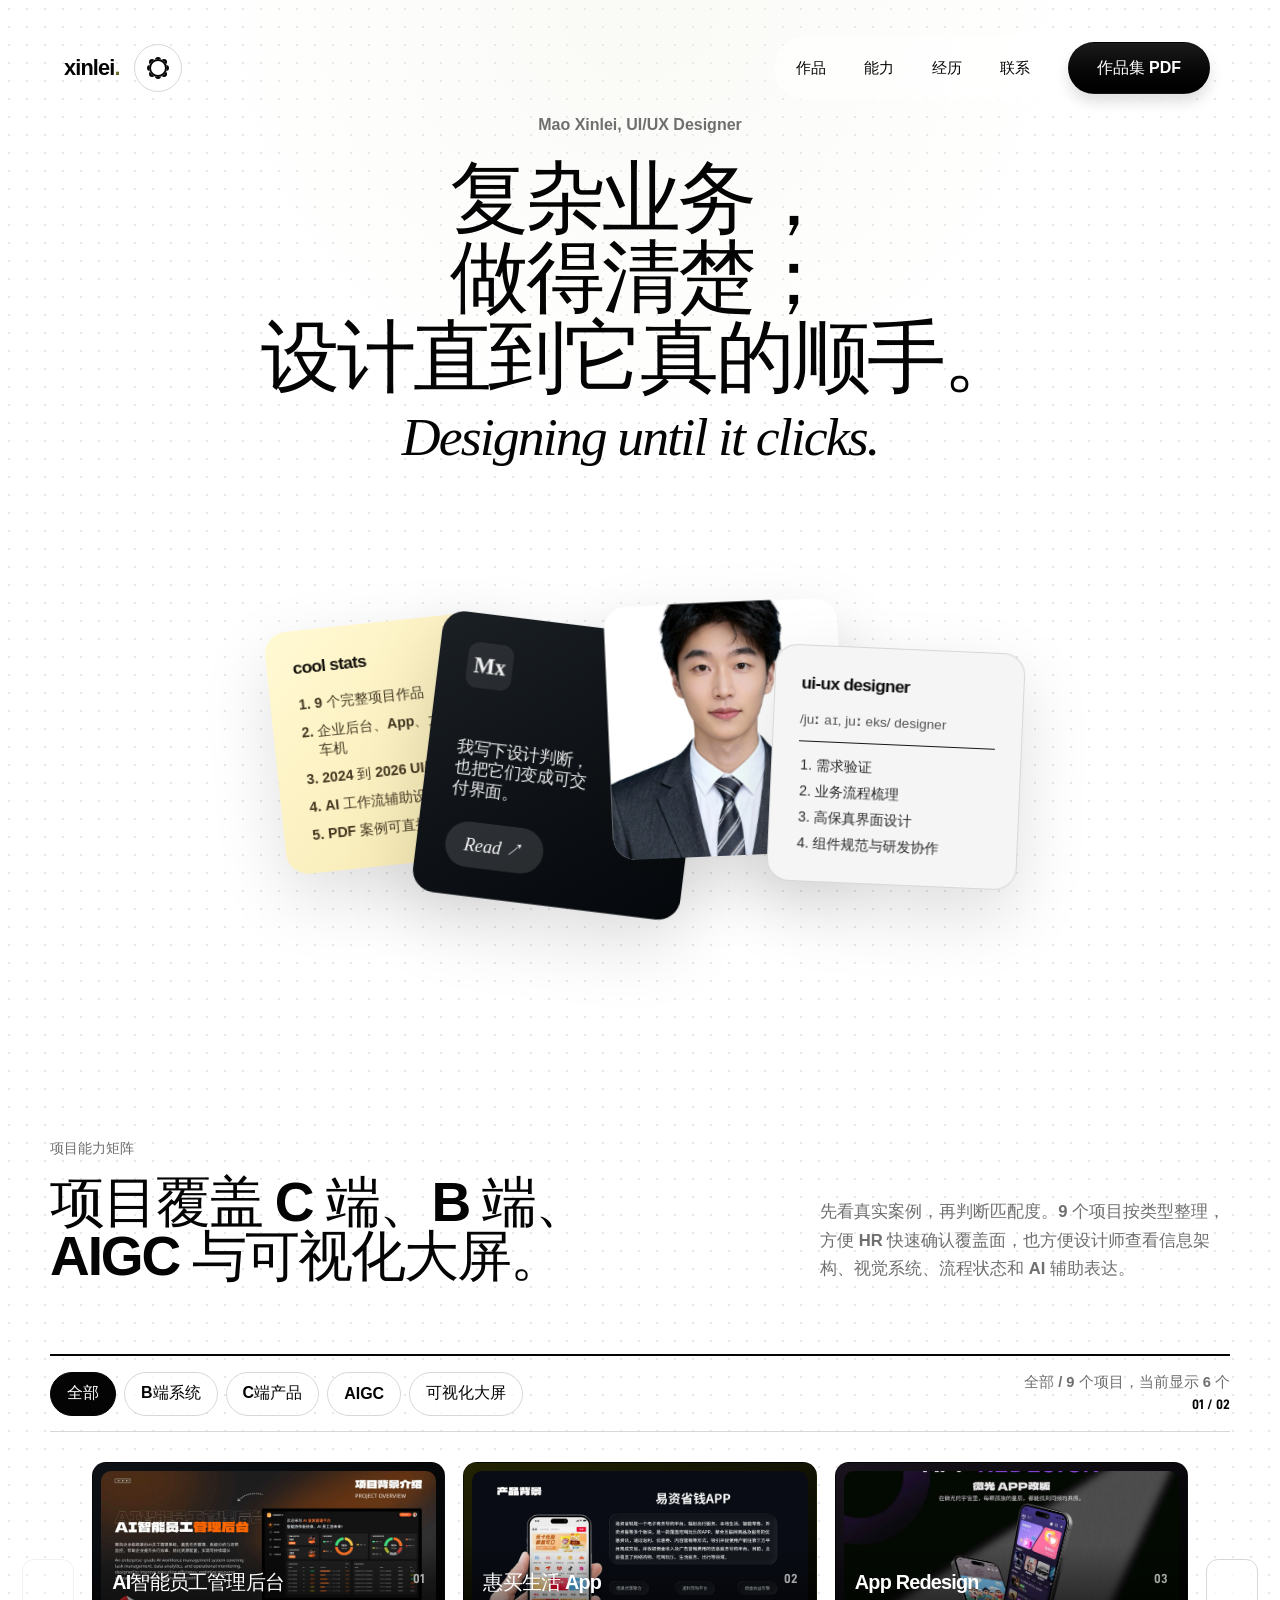
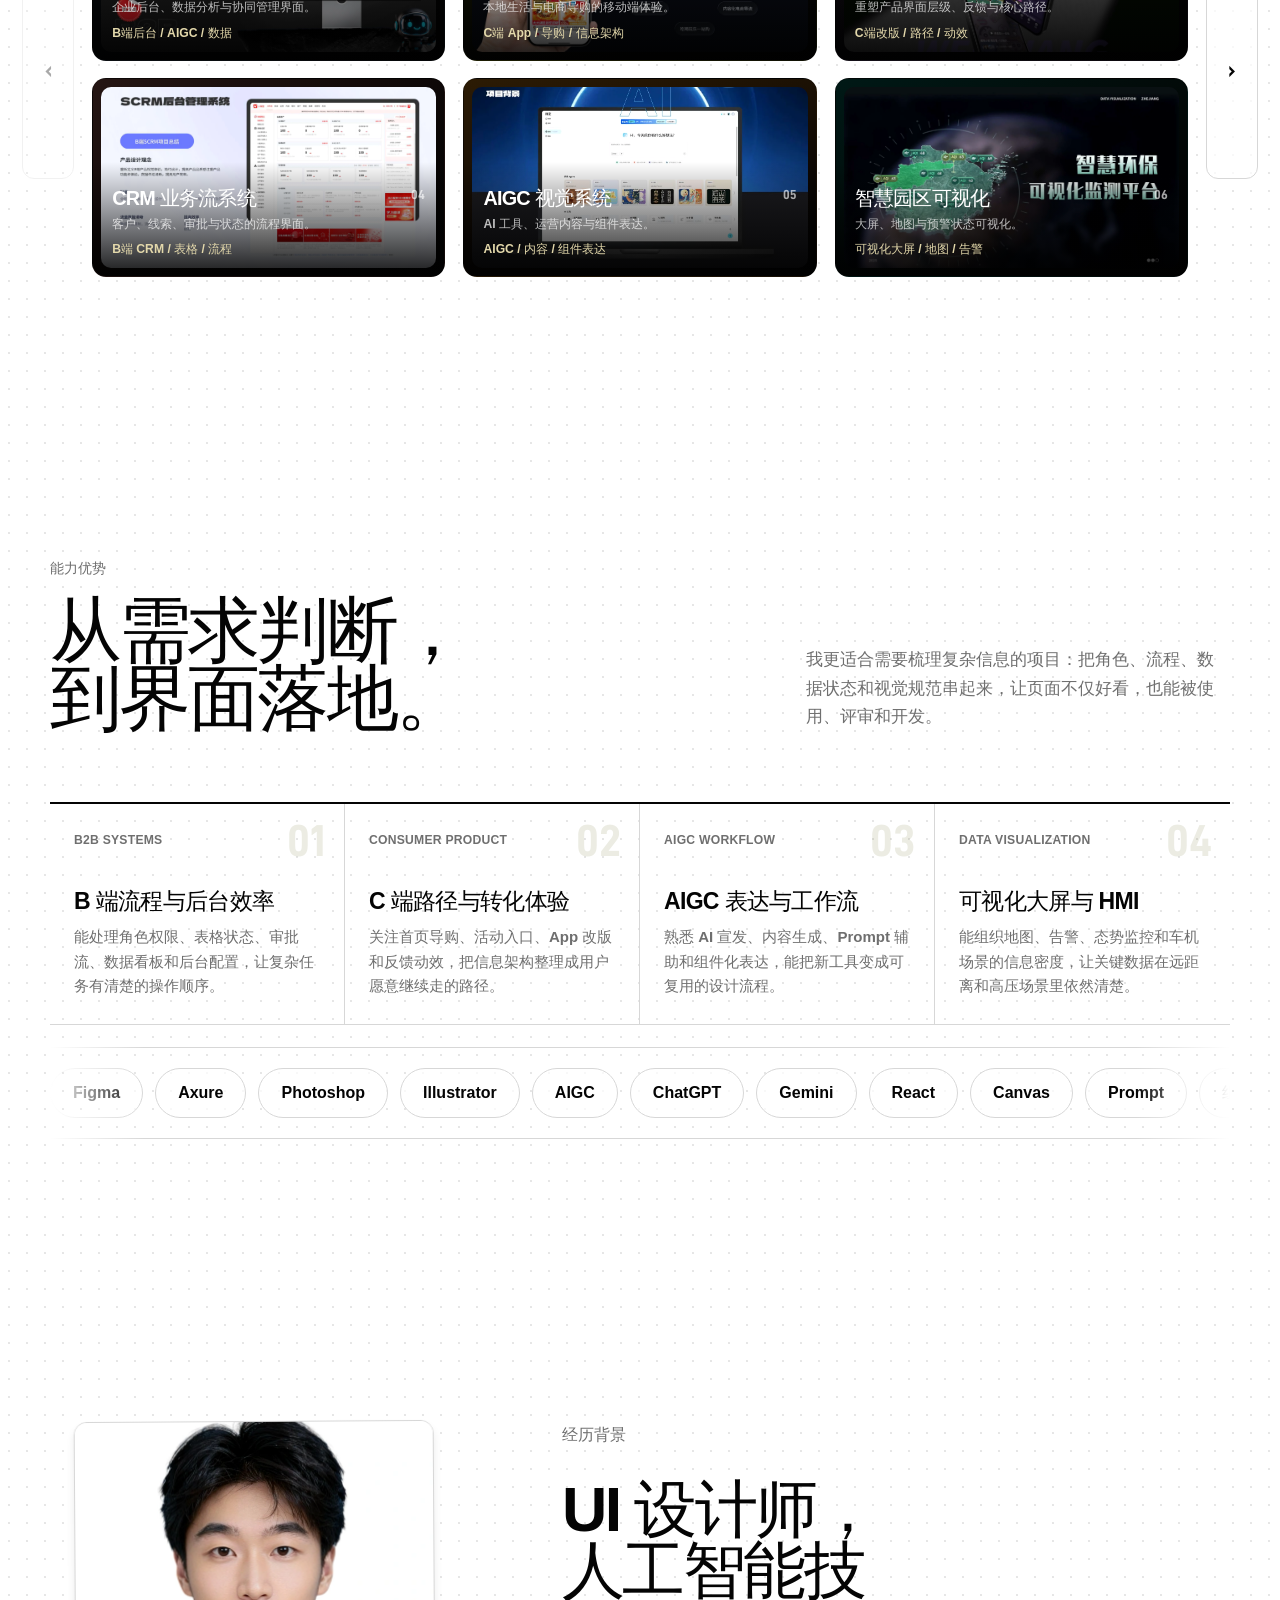
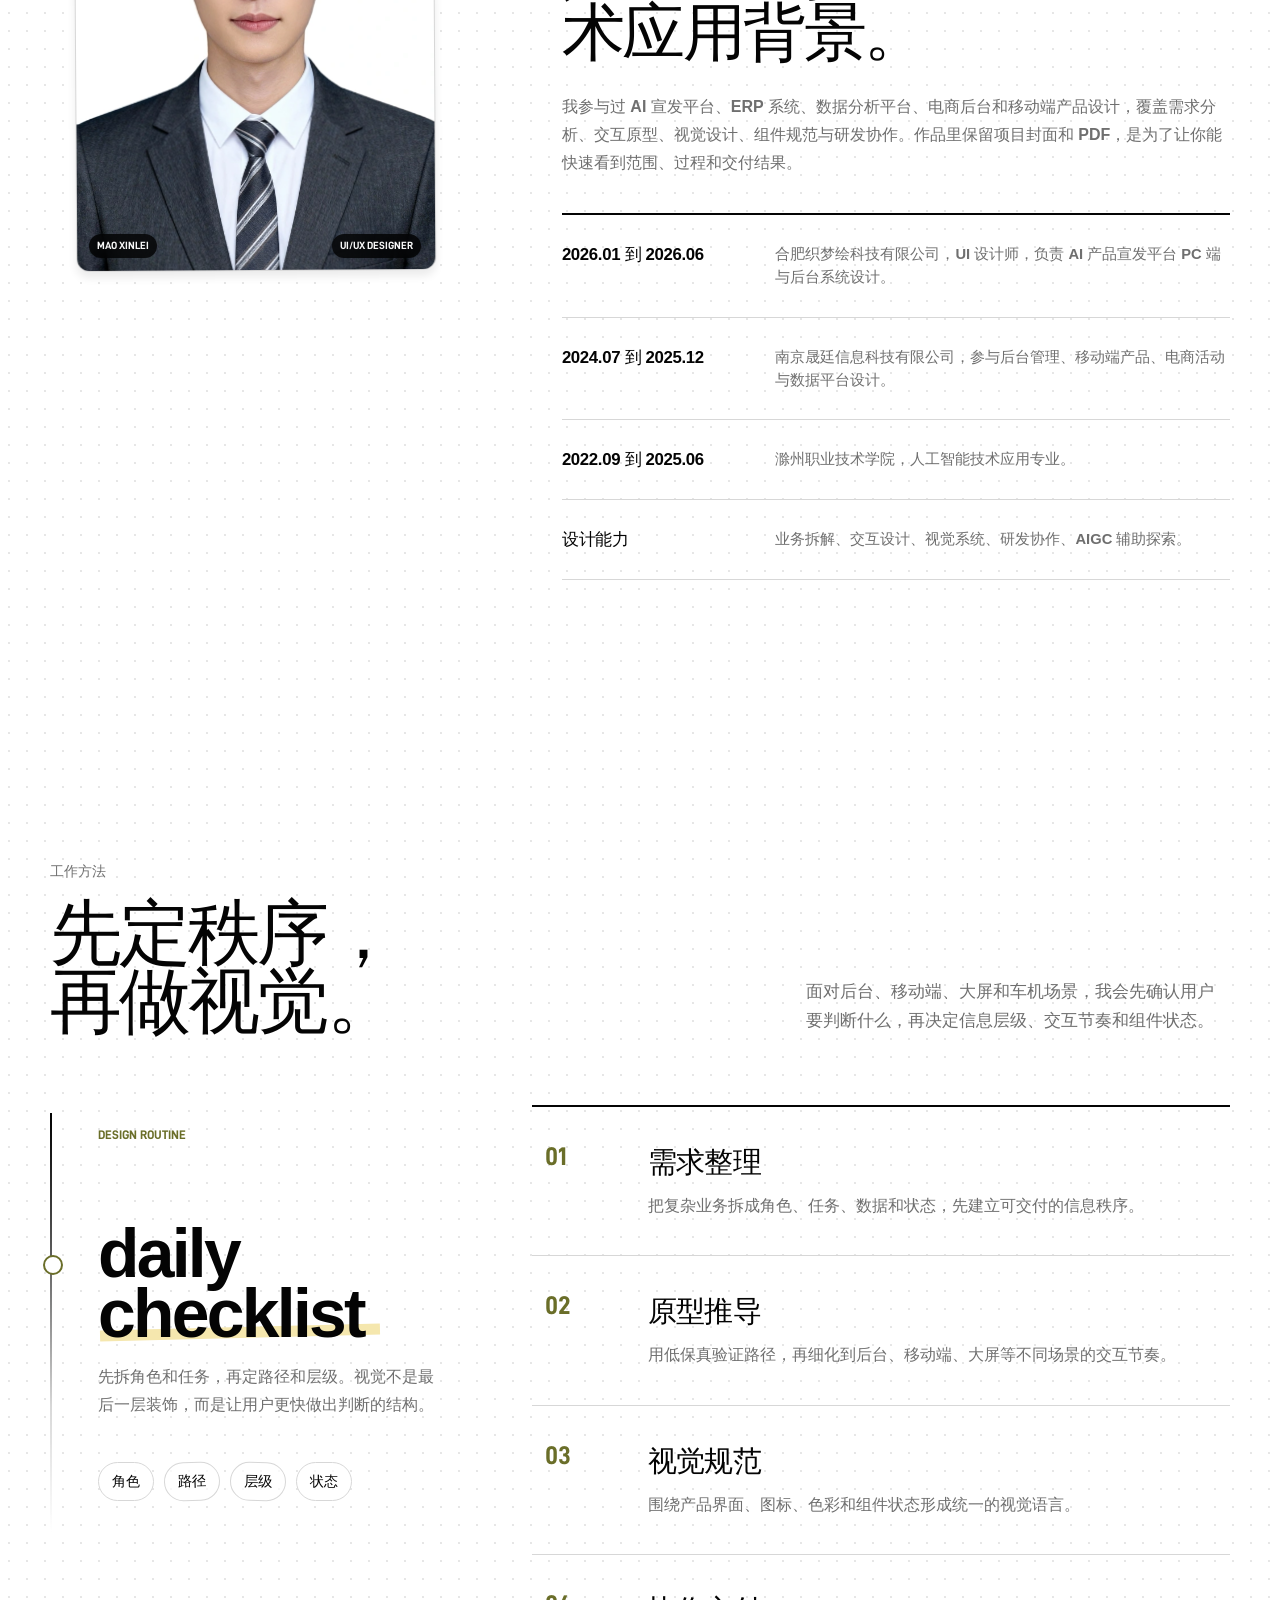
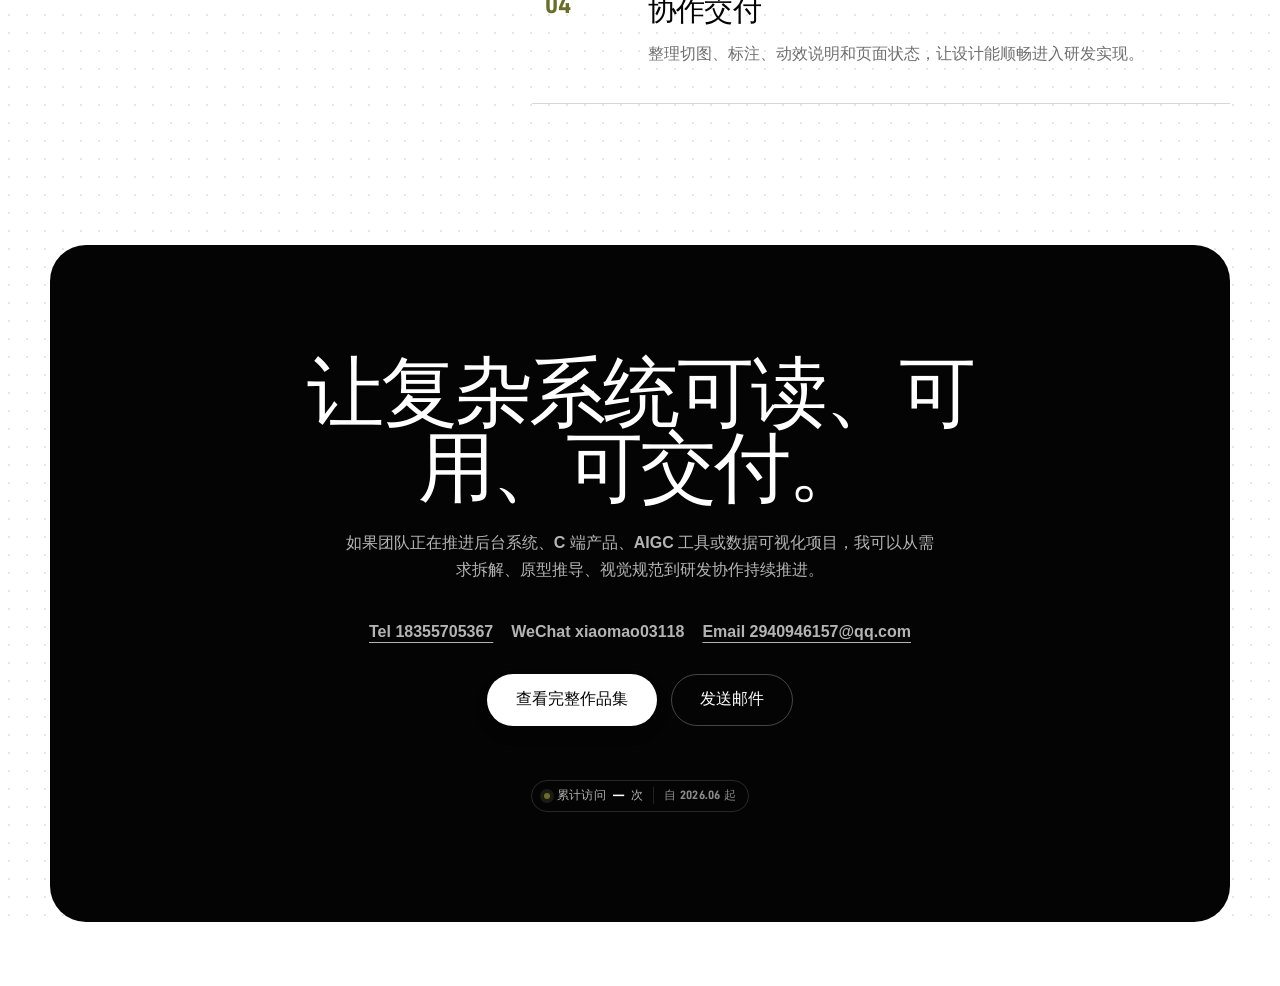
==== index.html @ e08db8d0 "添加原子 favicon" ====
<!doctype html>
<html lang="zh-CN">
  <head>
    <meta charset="UTF-8" />
    <meta name="viewport" content="width=device-width, initial-scale=1.0" />
    <meta name="description" content="毛鑫磊 UI/UX 设计师作品集，覆盖 B 端系统、C 端产品、AIGC 与可视化大屏项目。" />
    <link rel="icon" href="./assets/favicon/favicon.svg" type="image/svg+xml" />
    <link rel="icon" href="./assets/favicon/favicon-32x32.png" type="image/png" sizes="32x32" />
    <link rel="icon" href="./assets/favicon/favicon-16x16.png" type="image/png" sizes="16x16" />
    <link rel="apple-touch-icon" href="./assets/favicon/apple-touch-icon.png" sizes="180x180" />
    <title>毛鑫磊 | UI/UX 作品集</title>
    <script type="module" crossorigin src="./assets/index-UnPIHuHp.js"></script>
    <link rel="stylesheet" crossorigin href="./assets/index-C26SbNBH.css">
  </head>
  <body>
    <div id="root"></div>
  </body>
</html>
---- assets/index-C26SbNBH.css ----
@font-face{font-family:PortfolioDIN;src:url(./D-DIN-Bold-Bzmc2g8M.otf)format("opentype");font-weight:700;font-display:swap}:root{--bg:oklch(100% 0 0);--ink:oklch(10.5% 0 0);--muted:oklch(54% 0 0);--soft:oklch(95% 0 0);--line:oklch(88% 0 0);--dot:oklch(78% 0 0/.34);--ambient:oklch(96% .012 110/.42);--paper:oklch(92.5% .074 96);--paper-deep:oklch(80% .09 88);--primary:oklch(52% .092 112);--accent:oklch(18% .012 250);--nav-bg:oklch(100% 0 0/.58);--control-bg:oklch(100% 0 0/.72);--button-bg:linear-gradient(180deg, oklch(22% 0 0), oklch(6% 0 0));--button-ink:var(--bg);--button-border:oklch(0% 0 0/.12);--contact-bg:var(--ink);--contact-ink:var(--bg);--contact-muted:oklch(100% 0 0/.7);--shadow:0 26px 70px oklch(0% 0 0/.13);--radius-xl:36px;--radius-lg:26px;--radius-md:18px;--ease:cubic-bezier(.16, 1, .3, 1);--sans:"Alibaba PuHuiTi", "AlibabaPuHui", "HarmonyOS Sans SC", "PingFang SC", "Microsoft YaHei", sans-serif;--serif:Georgia, "Times New Roman", serif;--num:"PortfolioDIN", "AlibabaPuHui", sans-serif}:root[data-theme=dark]{--bg:oklch(13% .012 250);--ink:oklch(96% 0 0);--muted:oklch(72% .006 250);--soft:oklch(20% .012 250);--line:oklch(34% .012 250);--dot:oklch(56% .014 250/.32);--ambient:oklch(24% .034 112/.34);--paper:oklch(79% .08 94);--paper-deep:oklch(63% .075 92);--primary:oklch(78% .1 112);--accent:oklch(72% .03 252);--nav-bg:oklch(19% .012 250/.68);--control-bg:oklch(18% .012 250/.76);--button-bg:linear-gradient(180deg, oklch(96% 0 0), oklch(82% 0 0));--button-ink:oklch(10% 0 0);--button-border:oklch(100% 0 0/.14);--contact-bg:oklch(19% .012 250);--contact-ink:var(--ink);--contact-muted:oklch(78% .006 250);--shadow:0 26px 70px oklch(0% 0 0/.36)}*{box-sizing:border-box}html{scroll-behavior:smooth;background:var(--bg)}body{min-height:100%;color:var(--ink);font-family:var(--sans);font-synthesis:none;text-rendering:optimizelegibility;background:radial-gradient(circle at 50% 0%, var(--ambient), transparent 28rem), radial-gradient(var(--dot) 1.1px, transparent 1.1px) 0 0 / 18px 18px, var(--bg);transition:background-color .32s var(--ease), color .32s var(--ease);margin:0;overflow-x:hidden}body::selection{background:var(--ink);color:var(--bg)}a{color:inherit;text-decoration:none}a:focus-visible,button:focus-visible,[role=link]:focus-visible{outline:2px solid var(--primary);outline-offset:5px}img{max-width:100%;display:block}button{font:inherit}.site-header{z-index:40;pointer-events:none;justify-content:space-between;align-items:center;padding:clamp(22px,3vw,36px) clamp(22px,5vw,64px);display:flex;position:fixed;top:0;left:0;right:0}.header-left,.brand,.theme-toggle,.nav,.resume-link,.mobile-menu-toggle,.mobile-menu{pointer-events:auto}.header-left{align-items:center;gap:14px;display:inline-flex}.brand{letter-spacing:-.04em;font-size:clamp(1.15rem,1.7vw,1.55rem);font-weight:800}.brand span{color:var(--primary)}.theme-toggle{border:1px solid var(--line);background:var(--control-bg);width:48px;height:48px;color:var(--ink);cursor:pointer;-webkit-backdrop-filter:blur(12px);backdrop-filter:blur(12px);transition:transform .24s var(--ease), box-shadow .24s var(--ease), background-color .32s var(--ease), border-color .32s var(--ease), color .32s var(--ease);border-radius:999px;place-items:center;display:grid;position:relative;box-shadow:inset 0 0 0 1px oklch(100% 0 0/.18)}.theme-toggle:hover{transform:translateY(-1px);box-shadow:inset 0 0 0 1px oklch(100% 0 0/.22),0 8px 18px oklch(0% 0 0/.08)}.theme-toggle:active{transform:translateY(0)scale(.98)}.theme-icon{transform-origin:50%;width:18px;height:18px;transition:opacity .26s var(--ease), transform .36s var(--ease);position:absolute;top:50%;left:50%;transform:translate(-50%,-50%)}.theme-sun{border:2px solid;border-radius:50%;box-shadow:0 -8px 0 -6px,0 8px 0 -6px,8px 0 0 -6px,-8px 0 0 -6px,6px 6px 0 -6px,-6px -6px 0 -6px,6px -6px 0 -6px,-6px 6px 0 -6px}.theme-moon{opacity:0;background:currentColor;border-radius:50%;width:20px;height:20px;transform:translate(calc(-50% - 1px),-50%)rotate(-18deg)scale(.72)}.theme-moon:after{content:"";background:var(--control-bg);width:16px;height:16px;box-shadow:0 0 0 1px var(--control-bg);border-radius:50%;position:absolute;top:1px;right:-1px}:root[data-theme=dark] .theme-moon:after{background:oklch(18% .012 250);box-shadow:0 0 0 1px oklch(18% .012 250)}:root[data-theme=dark] .theme-sun{opacity:0;transform:translate(-50%,-50%)rotate(24deg)scale(.72)}:root[data-theme=dark] .theme-moon{opacity:1;transform:translate(calc(-50% - 1px),-50%)rotate(0)scale(1)}.nav{background:var(--nav-bg);-webkit-backdrop-filter:blur(14px);backdrop-filter:blur(14px);font-family:var(--sans);transition:background-color .32s var(--ease);border-radius:999px;align-items:center;gap:clamp(18px,3vw,38px);padding:6px 6px 6px 22px;display:flex}.nav a:not(.resume-link){color:var(--ink);font-size:.96rem;font-weight:600;position:relative}.nav a:not(.resume-link):after{content:"";transform-origin:100%;height:1px;transition:transform .24s var(--ease);background:currentColor;position:absolute;bottom:-7px;left:0;right:0;transform:scaleX(0)}.nav a:not(.resume-link):hover:after,.nav a:not(.resume-link):focus-visible:after{transform-origin:0;transform:scaleX(1)}.resume-link,.button{border:1px solid var(--button-border);background:var(--button-bg);min-height:52px;color:var(--button-ink);font-weight:800;font-family:var(--sans);transition:transform .22s var(--ease), box-shadow .22s var(--ease);border-radius:999px;justify-content:center;align-items:center;padding:0 28px;display:inline-flex;box-shadow:0 8px 14px oklch(0% 0 0/.13)}.button.light{background:var(--control-bg);color:var(--ink)}.resume-link:hover,.button:hover{box-shadow:0 10px 20px oklch(0% 0 0/.16)}.mobile-menu-toggle,.mobile-menu{display:none}.mobile-menu-toggle{border:1px solid var(--line);background:var(--control-bg);width:44px;height:44px;color:var(--ink);cursor:pointer;transition:transform .22s var(--ease), border-color .22s var(--ease), background-color .32s var(--ease);border-radius:999px;padding:0;position:relative}.mobile-menu-toggle:active{transform:scale(.96)}.mobile-menu-toggle span{transform-origin:50%;width:18px;height:1.5px;transition:top .3s var(--ease), opacity .18s var(--ease), transform .3s var(--ease);background:currentColor;border-radius:999px;position:absolute;left:50%;transform:translate(-50%)}.mobile-menu-toggle span:first-child{top:14px}.mobile-menu-toggle span:nth-child(2){top:21px}.mobile-menu-toggle span:nth-child(3){top:28px}.mobile-menu-toggle.is-open span:first-child{top:21px;transform:translate(-50%)rotate(45deg)}.mobile-menu-toggle.is-open span:nth-child(2){opacity:0;transform:translate(-50%)scaleX(.35)}.mobile-menu-toggle.is-open span:nth-child(3){top:21px;transform:translate(-50%)rotate(-45deg)}main{position:relative}.hero{place-items:center;min-height:100svh;padding:116px 24px 90px;display:grid;position:relative}.hero-inner{text-align:center;width:min(1020px,100%)}.hero-kicker{color:var(--muted);margin:0 0 24px;font-size:1rem;font-weight:600}.hero-title{letter-spacing:-.04em;text-wrap:balance;max-width:980px;margin:0 auto;font-size:clamp(2.85rem,6.2vw,6rem);font-weight:800;line-height:1}.hero-title span{display:block}.hero-script{font-family:var(--serif);letter-spacing:-.035em;margin-top:10px;font-size:clamp(2rem,4.2vw,4.3rem);font-style:italic;font-weight:400;display:block}.desk-cards{perspective:1200px;width:min(780px,88vw);min-height:330px;transform-style:preserve-3d;margin:clamp(70px,9vw,110px) auto 0;position:relative}.paper-card{min-height:220px;box-shadow:var(--shadow);opacity:1;transform:translate3d(-50%, -50%, 0) translate3d(var(--card-x,0px), var(--card-y,0px), var(--card-z,0px)) rotate(var(--card-r,0deg)) scale(1);transform-origin:50%;transform-style:preserve-3d;transition:box-shadow .28s var(--ease);will-change:transform;border-radius:22px;position:absolute;top:50%;left:50%}.paper-card:hover{box-shadow:0 34px 90px oklch(0% 0 0/.18)}.note-card{z-index:1;background:linear-gradient(135deg, oklch(98% .05 98), var(--paper)), var(--paper);color:oklch(18% .012 84);--card-x:-250px;--card-y:0px;--card-r:-6deg;text-align:left;width:230px;padding:28px 26px}.note-card h2,.dictionary h2{letter-spacing:-.04em;margin:0 0 18px;font-size:1.08rem;font-weight:800;line-height:1.1}.note-card ol{color:oklch(34% .04 84);gap:9px;margin:0;padding-left:18px;font-size:.88rem;font-weight:600;line-height:1.35;display:grid}.blog-card{z-index:3;background:linear-gradient(145deg, oklch(24% .012 250), oklch(13% .01 250)), var(--accent);color:oklch(97% 0 0);--card-x:-76px;--card-y:22px;--card-z:42px;--card-r:7deg;text-align:left;width:260px;padding:28px}.blog-card .mark{aspect-ratio:1;width:44px;font-family:var(--serif);background:oklch(100% 0 0/.08);border-radius:11px;place-items:center;margin-bottom:48px;font-size:1.35rem;font-weight:700;display:grid}.blog-card p{color:oklch(94% 0 0);max-width:16ch;margin:0 0 22px;font-size:1rem;font-weight:800;line-height:1.24}.pill-read{min-height:44px;font-family:var(--serif);background:oklch(100% 0 0/.12);border-radius:999px;align-items:center;gap:10px;padding:0 18px;font-size:1.1rem;font-style:italic;display:inline-flex}.photo-card{z-index:2;background:var(--soft);--card-x:84px;--card-y:-14px;--card-z:18px;--card-r:-2.5deg;width:230px;overflow:hidden}.photo-card img{object-fit:cover;filter:none;width:100%;height:250px}.dictionary{z-index:1;border:1px solid var(--line);color:oklch(16% 0 0);--card-x:256px;--card-y:24px;--card-r:2.5deg;text-align:left;background:oklch(97% 0 0);width:250px;padding:28px 26px}.dictionary .phonetic{color:oklch(45% 0 0);border-bottom:1px solid oklch(20% 0 0);margin-bottom:14px;padding-bottom:12px;font-size:.85rem;display:block}.dictionary ol{color:oklch(28% 0 0);gap:7px;margin:0;padding-left:18px;font-size:.88rem;line-height:1.35;display:grid}.section{width:min(1180px,100% - 44px);margin:0 auto;padding:clamp(84px,11vw,146px) 0}.section-head{grid-template-columns:minmax(0,.8fr) minmax(260px,.5fr);align-items:end;gap:clamp(30px,6vw,88px);margin-bottom:clamp(34px,6vw,70px);display:grid}.eyebrow{color:var(--muted);margin:0 0 18px;font-size:.9rem;font-weight:800}.section-title{letter-spacing:-.04em;text-wrap:balance;margin:0;font-size:clamp(2.45rem,5.6vw,5.9rem);font-weight:800;line-height:.95}.section-copy{max-width:38rem;color:var(--muted);text-wrap:pretty;margin:0;font-size:clamp(1rem,1.3vw,1.2rem);font-weight:600;line-height:1.72}.check-grid{grid-template-columns:minmax(250px,.72fr) minmax(0,1.28fr);align-items:start;gap:clamp(38px,7vw,104px);display:grid}.check-note{min-height:clamp(330px,34vw,460px);transform:translate3d(var(--float-x,0px), var(--float-y,0px), 0) rotate(var(--float-r,0deg));will-change:transform;background:0 0;padding:clamp(14px,2vw,24px) 0 clamp(18px,3vw,34px) clamp(28px,4vw,48px);position:sticky;top:120px}.check-note:before{content:"";background:linear-gradient(180deg, var(--ink), var(--line) 70%, transparent);width:2px;position:absolute;top:8px;bottom:8px;left:0}.check-note:after{content:"";border:2px solid var(--primary);background:var(--bg);border-radius:50%;width:16px;height:16px;position:absolute;top:clamp(92px,12vw,150px);left:-7px}.note-label{color:var(--primary);font-family:var(--num);margin-bottom:clamp(40px,7vw,82px);font-size:.78rem;font-weight:800;display:block}.check-note h3{isolation:isolate;letter-spacing:-.04em;text-wrap:balance;width:min-content;margin:0 0 20px;font-size:clamp(3.1rem,5.3vw,5.7rem);line-height:.88;position:relative}.check-note h3:after{content:"";background:var(--paper);z-index:-1;height:.16em;position:absolute;bottom:.08em;left:2px;right:-16px;transform:rotate(-1.4deg)}.check-note p{max-width:28rem;color:var(--muted);margin:0;font-weight:600;line-height:1.7}.check-points{flex-wrap:wrap;gap:10px;max-width:31rem;margin:clamp(26px,4vw,44px) 0 0;padding:0;list-style:none;display:flex}.check-points li{border:1px solid var(--line);background:var(--control-bg);color:var(--ink);transition:transform .28s var(--ease), background-color .28s var(--ease);border-radius:999px;padding:9px 13px;font-size:.9rem;font-weight:800}.check-points li:nth-child(2){transform:rotate(-1.5deg)}.check-points li:nth-child(3){transform:rotate(1.2deg)}.check-note:hover .check-points li{background:var(--paper)}.method-list{border-top:2px solid var(--ink);gap:0;display:grid}.method-row{border-bottom:1px solid var(--line);transform:translate3d(var(--row-x,0px), 0, 0);transition:background-color .24s var(--ease), transform .36s var(--ease);grid-template-columns:70px minmax(0,1fr);gap:clamp(18px,2.6vw,34px);padding:clamp(24px,3vw,36px) clamp(4px,1vw,14px);display:grid;position:relative}.method-row:before{content:"";background:var(--primary);opacity:0;width:8px;height:8px;transition:opacity .22s var(--ease), transform .22s var(--ease);border-radius:50%;position:absolute;top:clamp(30px,3.2vw,42px);left:-22px;transform:scale(.5)}.method-row:hover{--row-x:8px;background:linear-gradient(90deg,oklch(96.5% .012 96/.72),#0000 78%)}:root[data-theme=dark] .method-row:hover{background:linear-gradient(90deg,oklch(24% .015 250/.82),#0000 78%)}.method-row:hover:before{opacity:1;transform:scale(1)}.method-row .num{color:var(--primary);font-family:var(--num);transition:transform .36s var(--ease);font-size:clamp(1.35rem,2vw,1.85rem);display:inline-block}.method-row:hover .num{transform:translate(3px)}.method-row h3{letter-spacing:-.03em;margin:0 0 9px;font-size:clamp(1.45rem,2.25vw,2.3rem)}.method-row p{max-width:52rem;color:var(--muted);margin:0;font-weight:600;line-height:1.7}#work .section-head{grid-template-columns:minmax(0,.88fr) minmax(320px,.52fr)}#work .section-title{letter-spacing:-.038em;max-width:18ch;font-size:clamp(2.65rem,4.3vw,4.75rem);line-height:.98}.project-title-line{white-space:nowrap;display:block}.work-grid{grid-template-columns:repeat(12,1fr);gap:clamp(18px,2.4vw,30px);display:grid}.work-card{border:1px solid var(--line);border-radius:var(--radius-xl);background:var(--soft);grid-column:span 6;min-height:clamp(430px,46vw,640px);position:relative;overflow:hidden;transform:translateZ(0);box-shadow:0 14px 48px oklch(0% 0 0/.08)}.work-card:nth-child(3n+1){grid-column:span 7}.work-card:nth-child(3n+2){grid-column:span 5}.work-card:after{content:"";opacity:.82;pointer-events:none;background:linear-gradient(#0000 28%,oklch(0% 0 0/.72));position:absolute;inset:0}.work-card img{width:100%;height:100%;min-height:inherit;object-fit:cover;transition:transform .8s var(--ease), filter .8s var(--ease)}.work-card:hover img{filter:saturate(1.08)contrast(1.05);transform:scale(1.055)}.work-meta{z-index:2;color:var(--bg);position:absolute;bottom:clamp(20px,3vw,36px);left:clamp(20px,3vw,36px);right:clamp(20px,3vw,36px)}.work-no{font-family:var(--num);color:oklch(88% .08 96);font-size:1rem}.work-meta h3{letter-spacing:-.04em;max-width:13ch;margin:9px 0 12px;font-size:clamp(2rem,3.5vw,4.2rem);line-height:1}.work-meta p{color:oklch(92% 0 0/.82);max-width:40rem;margin:0 0 20px;font-weight:600;line-height:1.65}.tags{flex-wrap:wrap;gap:8px;display:flex}.tag{-webkit-backdrop-filter:blur(12px);backdrop-filter:blur(12px);background:oklch(100% 0 0/.09);border:1px solid oklch(100% 0 0/.2);border-radius:999px;align-items:center;min-height:30px;padding:0 11px;font-size:.78rem;font-weight:700;display:inline-flex}.project-link{z-index:3;position:absolute;inset:0}.project-console{border-top:2px solid var(--ink);border-bottom:1px solid var(--line);grid-template-columns:minmax(0,1fr) auto;align-items:center;gap:16px 28px;width:min(1200px,100%);margin:clamp(20px,3.6vw,44px) auto 0;padding:16px 0 15px;display:grid}.project-filters{flex-wrap:wrap;gap:8px;display:flex}.project-filter{border:1px solid var(--line);background:var(--control-bg);min-height:44px;color:var(--ink);font:inherit;cursor:pointer;transition:background-color .26s var(--ease), color .26s var(--ease), border-color .26s var(--ease), transform .26s var(--ease);border-radius:999px;padding:0 16px;font-weight:800}.project-filter:hover{border-color:oklch(70% .04 100);transform:translateY(-1px)}.project-filter.is-active,.project-filter[aria-pressed=true]{background:var(--ink);border-color:var(--ink);color:var(--bg)}.project-status{color:var(--muted);justify-items:end;gap:4px;font-size:.92rem;font-weight:700;line-height:1.35;display:grid}.project-page{color:var(--ink);font-family:var(--num);font-size:.86rem}.project-stage{grid-template-columns:52px minmax(0,1200px) 52px;justify-content:center;align-items:center;gap:clamp(10px,1.6vw,18px);width:min(1320px,100vw - 44px);margin:clamp(16px,2.6vw,30px) 0 0 50%;display:grid;transform:translate(-50%)}.project-nav{border:1px solid var(--line);background:var(--control-bg);width:52px;min-height:clamp(124px,18vw,220px);color:var(--ink);font-family:var(--num);cursor:pointer;transition:transform .28s var(--ease), background-color .28s var(--ease), color .28s var(--ease), opacity .28s var(--ease);border-radius:12px;font-size:1.55rem;font-weight:800}.project-nav:hover:not(:disabled){background:var(--ink);color:var(--bg);transform:translateY(-2px)}.project-nav:disabled{cursor:not-allowed;opacity:.34}.work-grid.chroma-grid{--x:50%;--y:50%;--r:260px;background:0 0;border:0;border-radius:0;grid-template-columns:repeat(3,minmax(0,1fr));gap:clamp(12px,1.4vw,18px);width:100%;margin:0;padding:0;display:grid;position:relative;overflow:visible}.work-grid.chroma-grid.is-switching{pointer-events:none}.chroma-card{aspect-ratio:16/9;background:var(--card-gradient);min-height:0;color:var(--bg);cursor:pointer;isolation:isolate;transition:border-color .3s var(--ease), transform .3s var(--ease), opacity .26s var(--ease);--mouse-x:50%;--mouse-y:50%;--spotlight-color:oklch(100% 0 0/.24);border:1px solid oklch(0% 0 0/.16);border-radius:14px;display:block;position:relative;overflow:hidden;transform:translateZ(0)}.chroma-card[hidden]{display:none}.chroma-card.is-entering{animation:projectCardIn .52s var(--ease) both;animation-delay:calc(var(--slot,0) * 48ms)}.work-grid.chroma-grid.is-switching .chroma-card:not([hidden]){opacity:.38;transform:translateY(8px)scale(.99)}.chroma-card:hover{border-color:var(--card-border);transform:translateY(-4px)}.chroma-card:before{content:"";z-index:2;pointer-events:none;opacity:0;background:radial-gradient(circle at var(--mouse-x) var(--mouse-y), var(--spotlight-color), transparent 68%);transition:opacity .42s var(--ease);position:absolute;inset:0}.chroma-card:hover:before{opacity:1}.chroma-card:after{content:"";z-index:1;pointer-events:none;background:linear-gradient(#0000,oklch(5% 0 0/.9));height:58%;position:absolute;bottom:0;left:0;right:0}.chroma-img-wrapper{z-index:1;padding:8px;position:absolute;inset:0}.chroma-img-wrapper img{object-fit:cover;filter:saturate(1.04)contrast(1.02);width:100%;height:100%;min-height:0;transition:transform .7s var(--ease);border-radius:10px;display:block}.chroma-card:hover .chroma-img-wrapper img{transform:scale(1.045)}.chroma-info{z-index:2;color:var(--bg);font-family:var(--sans);grid-template-columns:1fr auto;gap:4px 12px;padding:0;display:grid;position:absolute;bottom:clamp(12px,1.4vw,18px);left:clamp(14px,1.5vw,20px);right:clamp(14px,1.5vw,20px)}.chroma-info .name{letter-spacing:-.04em;margin:0;font-size:clamp(1.05rem,1.55vw,1.7rem);line-height:1.02}.chroma-info .handle{color:oklch(100% 0 0/.64);font-family:var(--num);white-space:nowrap;align-self:start;font-size:.82rem}.chroma-info .role{color:oklch(100% 0 0/.72);grid-column:1/-1;max-width:46ch;margin:3px 0 0;font-size:clamp(.74rem,.95vw,.86rem);font-weight:600;line-height:1.45}.chroma-info .location{color:oklch(88% .06 96);grid-column:1/-1;margin-top:4px;font-size:.76rem;font-weight:800}.chroma-overlay,.chroma-fade{z-index:3;pointer-events:none;-webkit-backdrop-filter:grayscale()brightness(.78)contrast(1.08);background:oklch(0% 0 0/.001);position:absolute;inset:0}.chroma-overlay{-webkit-mask-image:radial-gradient(circle var(--r) at var(--x) var(--y), transparent 0%, transparent 16%, oklch(0% 0 0/.1) 31%, oklch(0% 0 0/.24) 48%, oklch(0% 0 0/.42) 66%, white 100%);mask-image:radial-gradient(circle var(--r) at var(--x) var(--y), transparent 0%, transparent 16%, oklch(0% 0 0/.1) 31%, oklch(0% 0 0/.24) 48%, oklch(0% 0 0/.42) 66%, white 100%);-webkit-mask-image:radial-gradient(circle var(--r) at var(--x) var(--y), transparent 0%, transparent 16%, oklch(0% 0 0/.1) 31%, oklch(0% 0 0/.24) 48%, oklch(0% 0 0/.42) 66%, white 100%)}.chroma-fade{z-index:4;opacity:1;transition:opacity .25s var(--ease);-webkit-mask-image:radial-gradient(circle var(--r) at var(--x) var(--y), white 0%, white 16%, oklch(100% 0 0/.9) 31%, oklch(100% 0 0/.72) 48%, oklch(100% 0 0/.42) 66%, transparent 100%);mask-image:radial-gradient(circle var(--r) at var(--x) var(--y), white 0%, white 16%, oklch(100% 0 0/.9) 31%, oklch(100% 0 0/.72) 48%, oklch(100% 0 0/.42) 66%, transparent 100%);-webkit-mask-image:radial-gradient(circle var(--r) at var(--x) var(--y), white 0%, white 16%, oklch(100% 0 0/.9) 31%, oklch(100% 0 0/.72) 48%, oklch(100% 0 0/.42) 66%, transparent 100%)}.chroma-grid.is-active .chroma-fade{opacity:0}.about-grid{grid-template-columns:minmax(360px,.76fr) minmax(0,1.24fr);align-items:start;gap:clamp(72px,8vw,124px);display:grid}.portrait{width:min(360px,100%);transform:translate3d(var(--float-x,0px), var(--float-y,0px), 0) rotate(var(--float-r,0deg));will-change:transform;isolation:isolate;background:0 0;justify-self:center;margin:0;position:sticky;top:118px;overflow:visible}.portrait-stack{aspect-ratio:4/5;border-radius:13px;width:100%;margin:0;position:relative;overflow:visible}.portrait-card{border:1px solid var(--line);background:var(--bg);will-change:transform;width:100%;height:100%;transition:transform .62s cubic-bezier(.16, 1, .3, 1), border-color .42s var(--ease), box-shadow .42s var(--ease);border-radius:13px;position:relative;overflow:hidden;box-shadow:0 6px 9px oklch(0% 0 0/.08)}.portrait-photo{transform:rotate(-.35deg)}.portrait:hover .portrait-photo{border-color:oklch(66% 0 0);transform:translateY(-4px)rotate(-.08deg);box-shadow:0 9px 12px oklch(0% 0 0/.1)}:root[data-theme=dark] .portrait-photo{border-color:oklch(100% 0 0/.16);box-shadow:0 8px 10px oklch(0% 0 0/.3)}:root[data-theme=dark] .portrait:hover .portrait-photo{border-color:oklch(100% 0 0/.34)}.portrait-caption{z-index:4;color:oklch(98% 0 0);font-family:var(--num);letter-spacing:0;pointer-events:none;flex-wrap:wrap;justify-content:space-between;gap:8px;font-size:.66rem;font-weight:800;transition:transform .62s cubic-bezier(.16,1,.3,1);display:flex;position:absolute;bottom:13px;left:14px;right:14px}.portrait:hover .portrait-caption{transform:translateY(-4px)}.portrait-caption span{-webkit-backdrop-filter:blur(8px);backdrop-filter:blur(8px);background:oklch(7% 0 0/.78);border-radius:999px;align-items:center;min-height:24px;padding:0 8px;display:inline-flex}.portrait img{object-fit:cover;filter:none;width:100%;height:100%;transition:transform .9s var(--ease);display:block}.portrait:hover .portrait-photo img{transform:scale(1.012)}.bio-panel{gap:clamp(18px,2.6vw,30px);display:grid}.bio-panel h2{letter-spacing:-.04em;text-wrap:balance;max-width:11ch;margin:0;font-size:clamp(2.55rem,4.9vw,5.2rem);line-height:.98}.bio-panel p{max-width:52rem;color:var(--muted);margin:0;font-size:clamp(1rem,1.25vw,1.12rem);font-weight:600;line-height:1.75}.facts{border-top:2px solid var(--ink);grid-template-columns:1fr;gap:0;margin-top:6px;display:grid}.fact{border-bottom:1px solid var(--line);min-height:auto;transition:background-color .26s var(--ease), transform .36s var(--ease);background:0 0;grid-template-columns:minmax(150px,.36fr) minmax(0,1fr);gap:clamp(18px,4vw,50px);padding:clamp(18px,2.2vw,28px) 0;display:grid}.fact:hover{background:linear-gradient(90deg,oklch(96.5% .012 96/.72),#0000 72%);transform:translate(4px)}:root[data-theme=dark] .fact:hover{background:linear-gradient(90deg,oklch(24% .015 250/.82),#0000 72%)}.fact strong{letter-spacing:-.02em;margin-bottom:0;font-size:1.05rem;display:block}.fact span{color:var(--muted);font-size:.92rem;font-weight:600;line-height:1.55}.skill-ledger{border-top:2px solid var(--ink);border-bottom:1px solid var(--line);grid-template-columns:repeat(4,minmax(0,1fr));gap:0;margin:clamp(18px,3vw,34px) 0 22px;display:grid}.skill-ledger-item{border-right:1px solid var(--line);min-height:178px;transition:transform .42s var(--ease), background-color .42s var(--ease), border-color .42s var(--ease);padding:clamp(18px,2vw,26px) clamp(16px,2vw,24px);position:relative;overflow:hidden}.skill-ledger-item:last-child{border-right:0}.skill-ledger-item:before{content:attr(data-index);color:var(--primary);font-family:var(--num);opacity:.13;transition:opacity .42s var(--ease), transform .42s var(--ease);font-size:clamp(2.2rem,3.5vw,4.8rem);line-height:1;position:absolute;top:16px;right:18px}.skill-ledger-item:hover{background:oklch(96.5% .012 96/.62);transform:translateY(-2px)}:root[data-theme=dark] .skill-ledger-item:hover{background:oklch(22% .016 250/.78)}.skill-ledger-item:hover:before{opacity:.26;transform:translateY(-5px)rotate(-2deg)}.skill-ledger-item span{color:var(--muted);letter-spacing:.02em;text-transform:uppercase;margin-bottom:42px;font-size:.76rem;font-weight:800;display:inline-block}.skill-ledger-item h3{z-index:1;letter-spacing:-.03em;margin:0 0 12px;font-size:clamp(1.35rem,1.8vw,2rem);line-height:1.08;position:relative}.skill-ledger-item p{z-index:1;color:var(--muted);margin:0;font-size:.94rem;font-weight:600;line-height:1.62;position:relative}.marquee{border-block:1px solid var(--line);padding:20px 0;display:flex;overflow:hidden;-webkit-mask-image:linear-gradient(90deg,#0000,#000 8% 92%,#0000);mask-image:linear-gradient(90deg,#0000,#000 8% 92%,#0000)}.marquee-track{gap:12px;min-width:max-content;animation:24s linear infinite marquee;display:flex}.skill-pill{border:1px solid var(--line);background:var(--control-bg);min-height:50px;color:var(--ink);border-radius:999px;align-items:center;padding:0 22px;font-weight:800;display:inline-flex}.contact{background:var(--contact-bg);width:min(1180px,100% - 44px);color:var(--contact-ink);text-align:center;border-radius:clamp(20px,3vw,36px);margin:0 auto clamp(36px,5vw,70px);padding:clamp(50px,9vw,110px)}.contact h2{letter-spacing:-.04em;max-width:760px;margin:0 auto 24px;font-size:clamp(2.6rem,6vw,6rem);line-height:.98}.contact p{max-width:600px;color:var(--contact-muted);margin:0 auto 34px;font-weight:600;line-height:1.7}.contact-actions{flex-wrap:wrap;justify-content:center;gap:14px;display:flex}.contact .button.light{background:var(--contact-ink);color:var(--contact-bg);border-color:#0000}.contact .button:not(.light){color:var(--contact-ink);box-shadow:none;background:0 0;border-color:oklch(100% 0 0/.26)}.contact .button:not(.light):hover{box-shadow:none;background:oklch(100% 0 0/.08)}.contact-lines{color:var(--contact-muted);flex-wrap:wrap;justify-content:center;gap:10px 18px;margin:0 0 28px;font-weight:700;display:flex}.contact-lines a,.contact-lines span{align-items:center;min-height:28px;display:inline-flex}.contact-lines a{text-underline-offset:5px;transition:color .22s var(--ease);text-decoration:underline;text-decoration-thickness:1px}.contact-lines a:hover{color:var(--contact-ink)}.visitor-counter{width:fit-content;min-height:32px;color:var(--contact-muted);font-family:var(--num);letter-spacing:.02em;border:1px solid oklch(100% 0 0/.14);border-radius:999px;align-items:center;gap:7px;margin:clamp(34px,5vw,54px) auto 0;padding:0 12px;font-size:.76rem;font-weight:700;display:flex}.visitor-counter strong{color:var(--contact-ink);font-size:.84rem}.visitor-counter-dot{background:var(--primary);border-radius:50%;width:6px;height:6px;box-shadow:0 0 0 4px oklch(78% .1 112/.12)}.visitor-counter-since{opacity:.76;border-left:1px solid oklch(100% 0 0/.16);margin-left:3px;padding-left:10px}.reveal{opacity:0;transition:opacity .76s var(--ease), transform .76s var(--ease);transform:translateY(34px)}.reveal.is-visible{opacity:1;transform:translateY(0)}.hero-inner>*{animation:heroIn .86s both var(--ease)}.hero-title{animation-delay:.12s}.hero-script{animation-delay:.18s}.paper-card{animation:none}.note-card{animation-delay:.42s}.blog-card{animation-delay:.5s}.photo-card{animation-delay:.56s}.dictionary{animation-delay:.62s}@keyframes heroIn{0%{opacity:0;transform:translateY(26px)}to{opacity:1;transform:translateY(0)}}@keyframes bounceCardIn{0%{opacity:0;transform:translate3d(-50%, -50%, 0) translate3d(calc(var(--card-x,0px) * .32), calc(var(--card-y,0px) + 48px), var(--card-z,0px)) rotate(0deg) scale(0)}64%{opacity:1;transform:translate3d(-50%, -50%, 0) translate3d(calc(var(--card-x,0px) * 1.035), calc(var(--card-y,0px) - 8px), var(--card-z,0px)) rotate(calc(var(--card-r,0deg) * 1.06)) scale(1.055)}to{opacity:1;transform:translate3d(-50%, -50%, 0) translate3d(var(--card-x,0px), var(--card-y,0px), var(--card-z,0px)) rotate(var(--card-r,0deg)) scale(1)}}@keyframes marquee{to{transform:translate(-50%)}}@keyframes projectCardIn{0%{opacity:0;filter:blur(5px);transform:translateY(14px)scale(.985)}to{opacity:1;filter:blur();transform:translate(0,0)scale(1)}}@media (width<=940px){.site-header{align-items:flex-start}.nav a:not(.resume-link){display:none}.nav{padding-left:6px}#work .section-head{grid-template-columns:1fr}#work .section-title{max-width:100%;font-size:clamp(2.7rem,8vw,4.8rem)}.desk-cards{grid-template-columns:1fr;gap:16px;min-height:auto;display:grid}.paper-card{opacity:1;width:100%;min-height:auto;animation:none;position:relative;top:auto;left:auto;right:auto;transform:none}.photo-card img{height:320px}.section-head,.check-grid,.about-grid{grid-template-columns:1fr}.skill-ledger{grid-template-columns:repeat(2,minmax(0,1fr))}.skill-ledger-item:nth-child(2n){border-right:0}.skill-ledger-item{border-bottom:1px solid var(--line)}.check-note{min-height:auto;margin-bottom:12px;padding-top:6px;position:relative;top:auto}.note-label{margin-bottom:34px}.portrait{width:min(360px,100% - 24px);position:relative;top:auto}.portrait-stack{width:100%}.bio-panel h2{max-width:100%}.work-card,.work-card:nth-child(3n+1),.work-card:nth-child(3n+2){grid-column:1/-1}.work-grid.chroma-grid{grid-template-columns:repeat(2,minmax(0,1fr))}.chroma-card{aspect-ratio:16/9;min-height:0}.project-console{grid-template-columns:1fr}.project-status{justify-items:start}.project-stage{grid-template-columns:48px minmax(0,1fr) 48px;width:100%;margin-left:0;transform:none}}@media (width<=620px){body{overflow-x:hidden}.site-header{justify-content:space-between;align-items:center;gap:12px;padding:18px 16px;display:flex}.header-left{gap:8px;min-width:0}.brand{font-size:1.15rem}.theme-toggle{width:44px;height:44px}.nav{-webkit-backdrop-filter:none;backdrop-filter:none;background:0 0;gap:0;max-width:none;padding:0}.resume-link{min-width:74px;min-height:44px;padding:0 16px;font-size:0;display:none}.mobile-menu-toggle{z-index:46;display:block;position:fixed;top:18px;right:16px}.mobile-menu{z-index:44;border:1px solid var(--line);background:var(--bg);opacity:0;visibility:hidden;pointer-events:none;transform-origin:100% 0;transition:opacity .22s var(--ease), visibility .22s var(--ease), transform .3s var(--ease), background-color .32s var(--ease), border-color .32s var(--ease);border-radius:14px;gap:0;padding:8px;display:grid;position:fixed;top:74px;left:16px;right:16px;transform:translateY(-8px)scale(.985);box-shadow:0 8px 12px oklch(0% 0 0/.1)}.mobile-menu.is-open{opacity:1;visibility:visible;pointer-events:auto;transform:translateY(0)scale(1)}.mobile-menu>a{border-bottom:1px solid var(--line);min-height:50px;color:var(--ink);align-items:center;padding:0 14px;font-weight:700;display:flex}.mobile-menu>a:not(.mobile-menu-pdf):active{background:var(--soft)}.mobile-menu>.mobile-menu-pdf{background:var(--ink);min-height:52px;color:var(--bg);border:0;border-radius:10px;justify-content:space-between;margin-top:8px}.resume-link:before{content:"作品集";font-size:.92rem}.hero{align-items:start;min-height:auto;padding:132px 16px 90px;overflow:hidden}.hero-inner{width:100%;max-width:100%}.hero-title{letter-spacing:-.035em;word-break:normal;overflow-wrap:anywhere;line-break:anywhere;max-width:100%;font-size:clamp(2.2rem,10.8vw,3rem)}.hero-script{white-space:normal;overflow-wrap:anywhere;max-width:100%;font-size:clamp(1.2rem,6.1vw,1.75rem)}.section{width:min(100% - 30px,1180px);padding:84px 0}.section-title,.bio-panel h2,.contact h2{letter-spacing:-.04em}#work .section-title{font-size:clamp(2rem,8.6vw,3.2rem)}.project-title-line{white-space:normal}.method-row{grid-template-columns:1fr;gap:10px}.method-row:before{left:-12px}.work-card{border-radius:28px;min-height:500px}.work-grid.chroma-grid{--r:190px;order:1;grid-column:1/-1;grid-template-columns:1fr}.chroma-card{border-radius:14px;min-height:0}.chroma-img-wrapper img{min-height:0}.project-console{padding-top:13px}.project-filter{min-height:44px;padding:0 13px;font-size:.9rem}.project-stage{grid-template-columns:1fr 1fr;gap:10px;width:100%;margin-left:0;transform:none}.project-nav{order:2;width:100%;min-height:48px;font-size:1.2rem}.chroma-info{bottom:11px;left:12px;right:12px}.chroma-info .role{-webkit-line-clamp:2;-webkit-box-orient:vertical;display:-webkit-box;overflow:hidden}.work-meta h3{max-width:10ch}.facts{grid-template-columns:1fr}.fact{grid-template-columns:1fr;gap:7px}.portrait{width:min(330px,100% - 32px)}.portrait-stack{width:100%}.portrait:hover .portrait-photo{transform:translateY(-2px)rotate(-.08deg)}.portrait-caption{bottom:10px;left:10px;right:10px}.skill-ledger{grid-template-columns:1fr}.skill-ledger-item{border-right:0;min-height:auto}.skill-ledger-item span{margin-bottom:26px}.contact{width:min(100% - 30px,1180px);padding:58px 22px}.visitor-counter{flex-wrap:wrap;justify-content:center;padding:7px 12px}}@media (prefers-reduced-motion:reduce){*,:before,:after{scroll-behavior:auto!important;transition-duration:1ms!important;animation-duration:1ms!important;animation-iteration-count:1!important}.marquee-track{flex-wrap:wrap;animation:none}[data-inertia],.method-row,.portrait-photo,.portrait img{transform:none!important}}
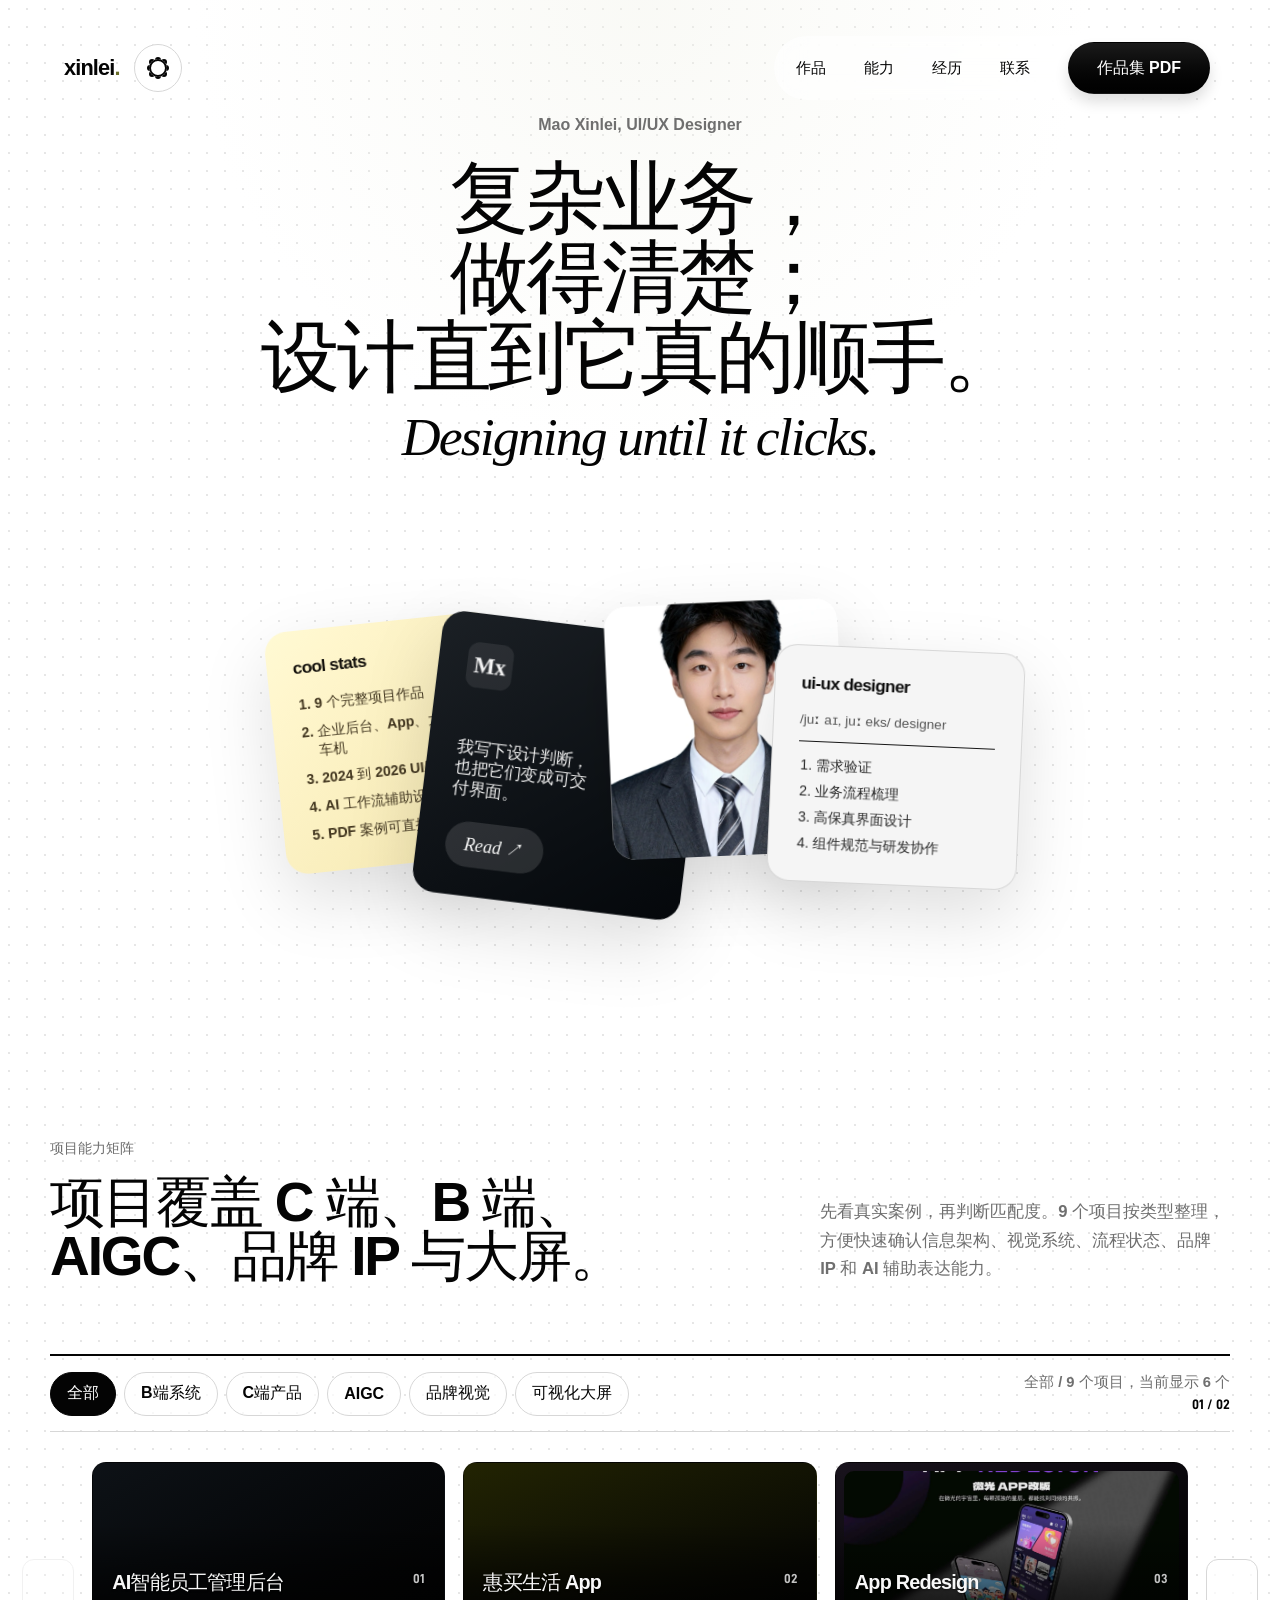
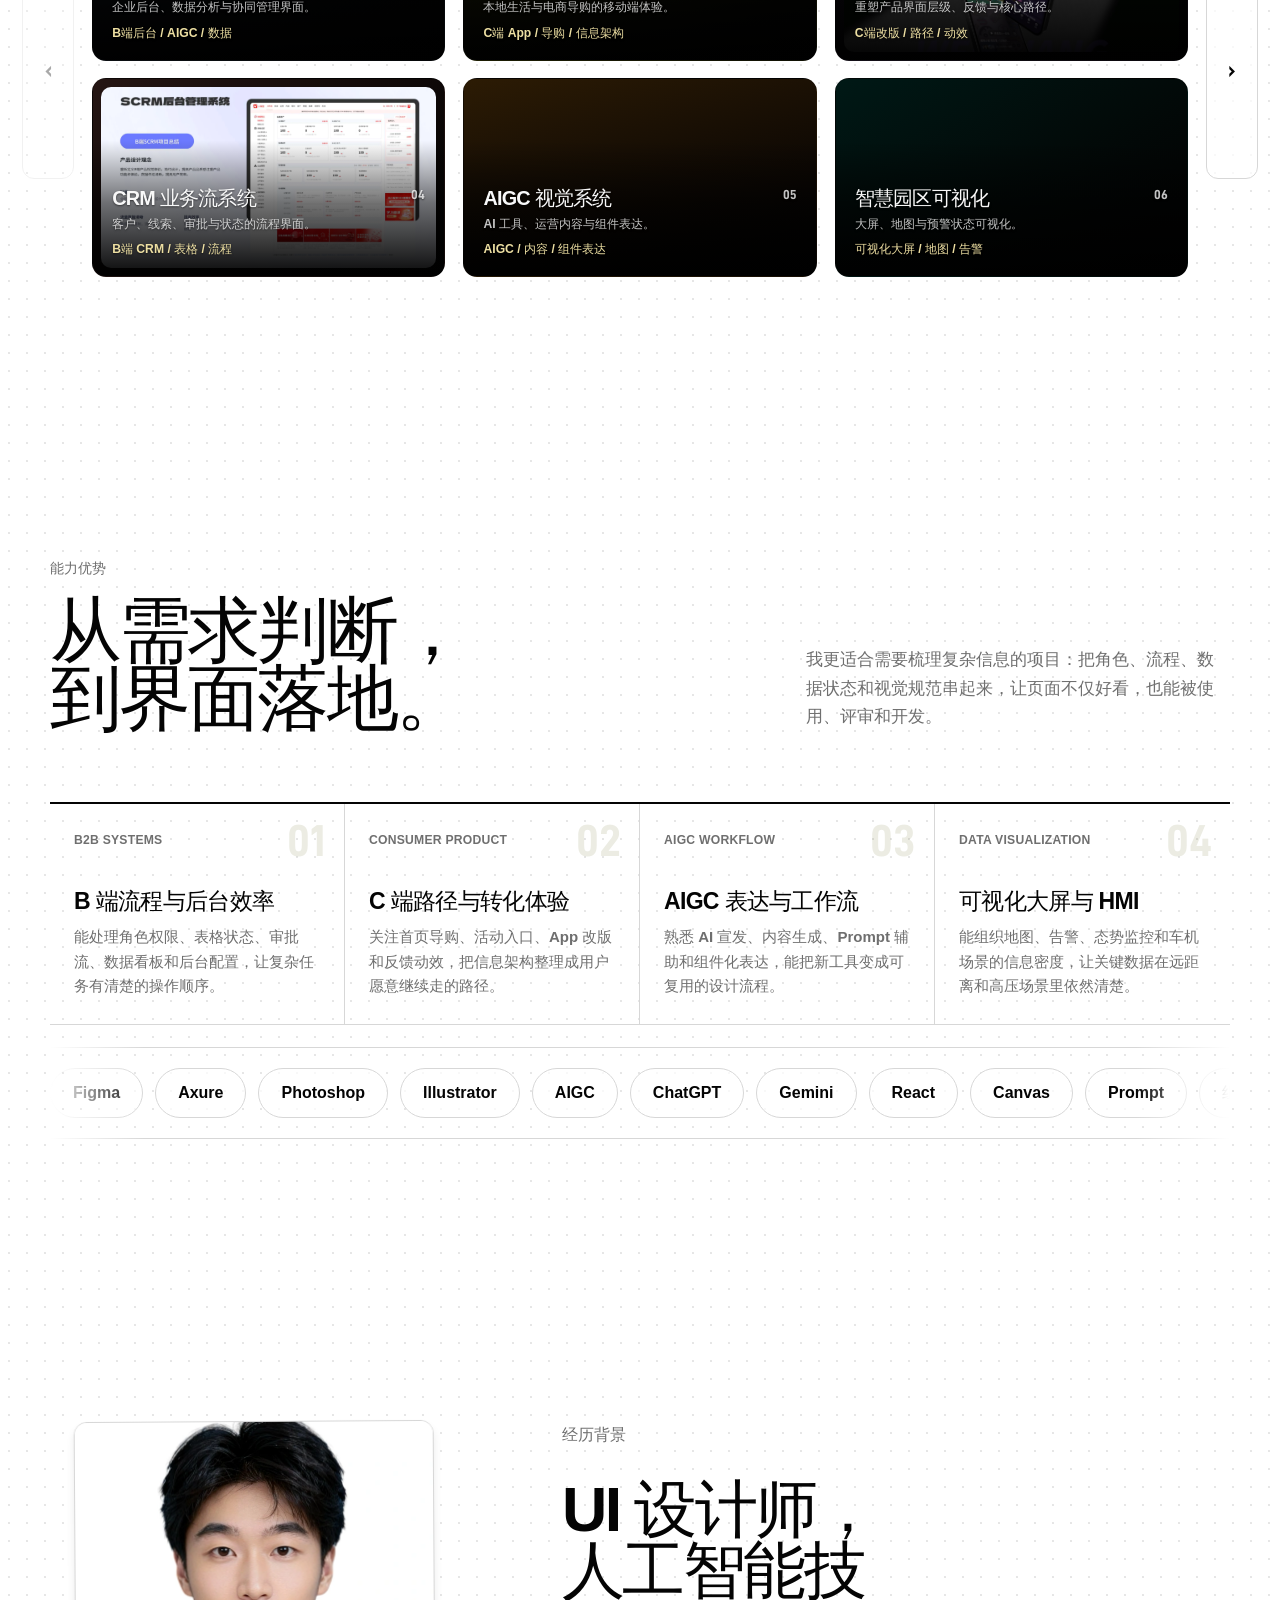
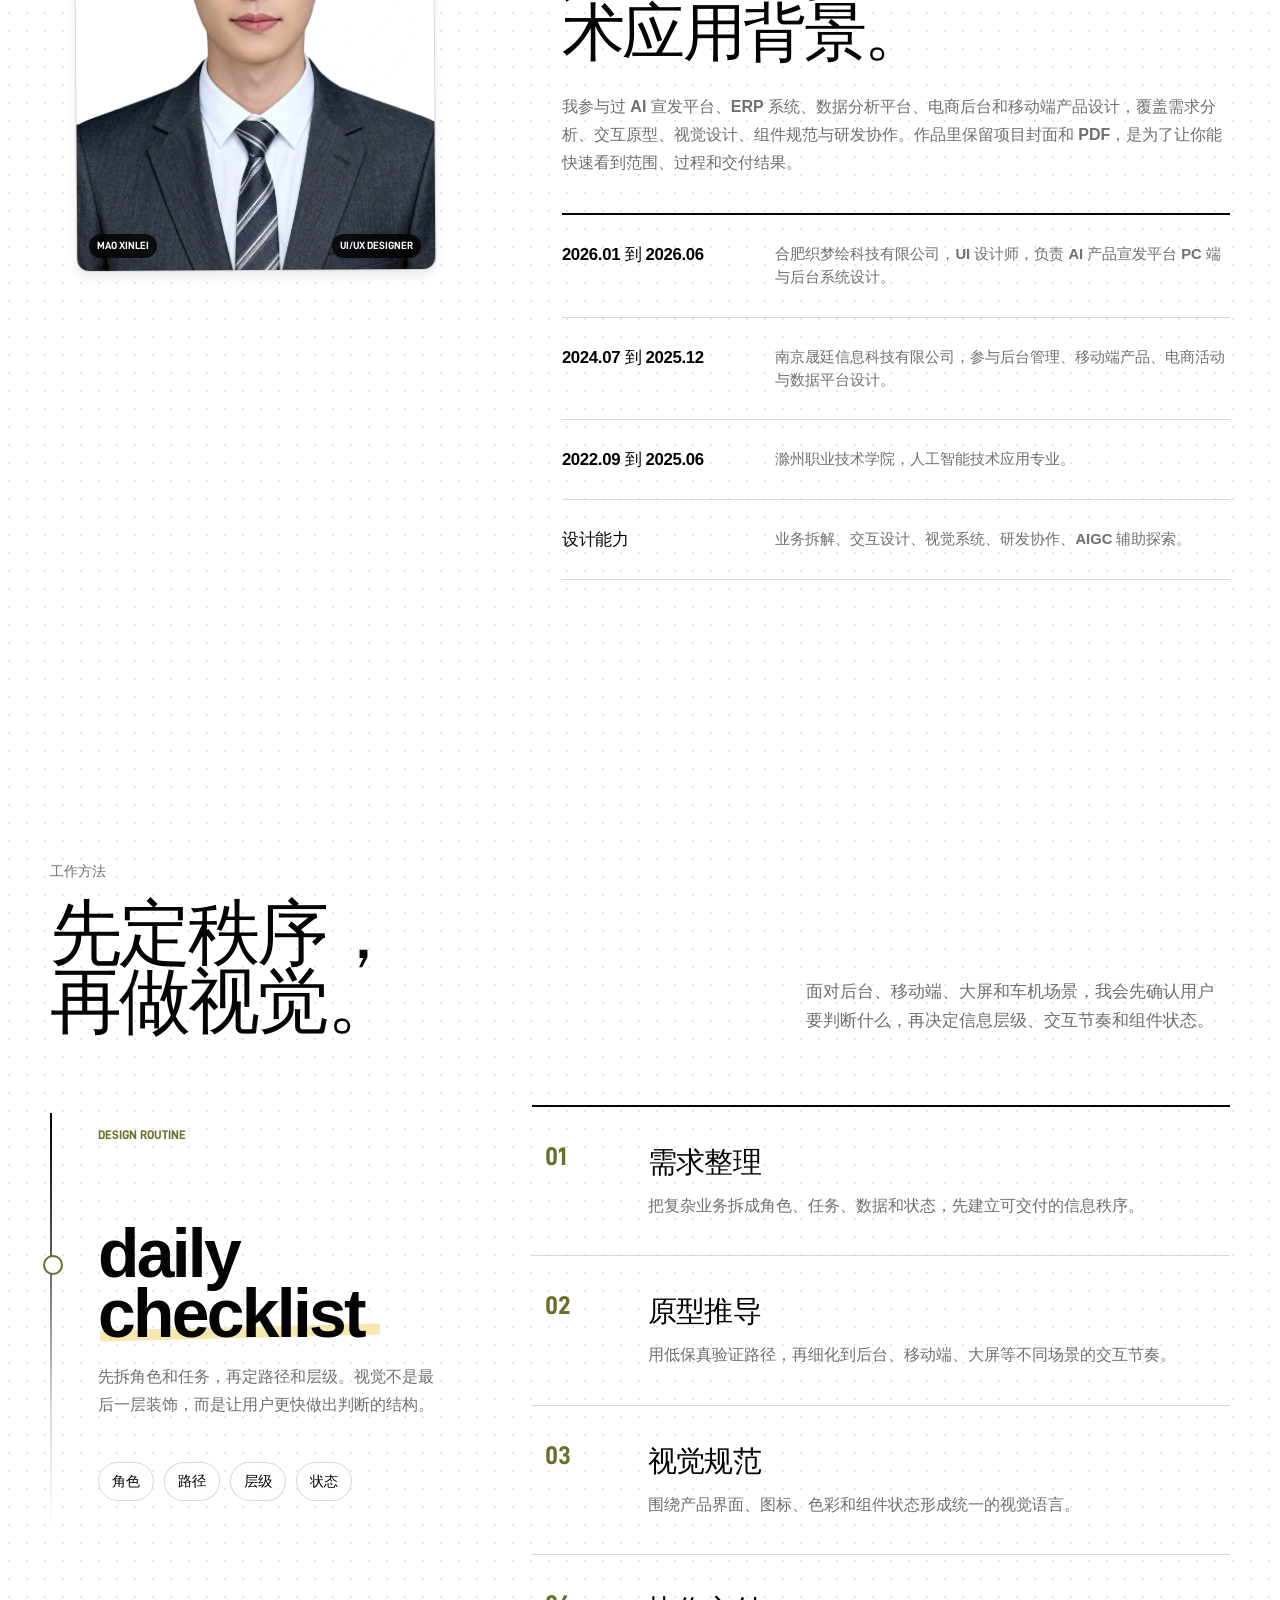
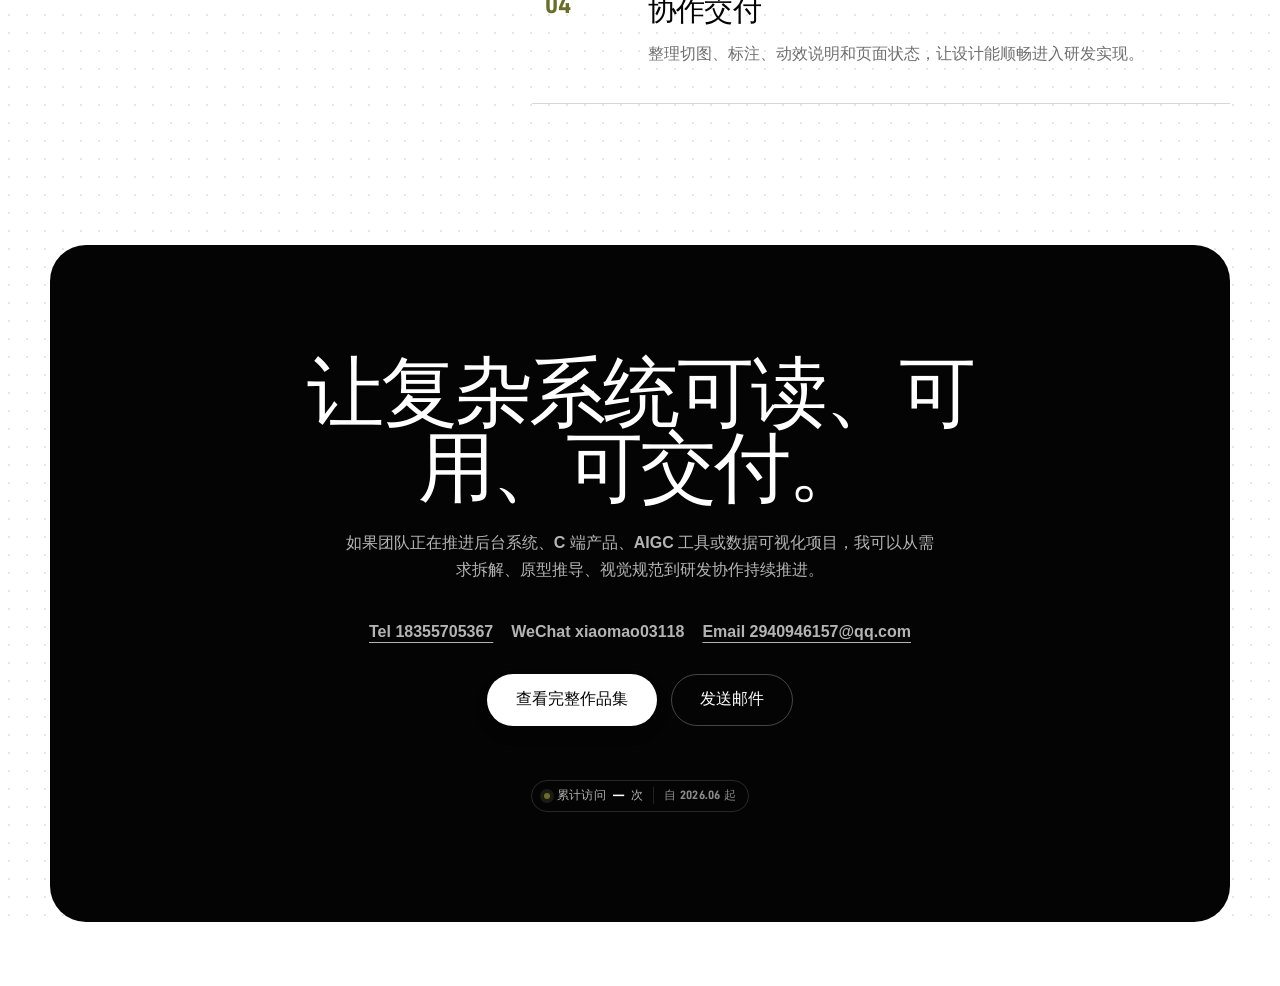
==== commit 76b6130b: "更新星核博士IP作品并优化案例加载" ====
--- a/index.html
+++ b/index.html
@@ -9,8 +9,8 @@
     <link rel="icon" href="./assets/favicon/favicon-16x16.png" type="image/png" sizes="16x16" />
     <link rel="apple-touch-icon" href="./assets/favicon/apple-touch-icon.png" sizes="180x180" />
     <title>毛鑫磊 | UI/UX 作品集</title>
-    <script type="module" crossorigin src="./assets/index-UnPIHuHp.js"></script>
-    <link rel="stylesheet" crossorigin href="./assets/index-C26SbNBH.css">
+    <script type="module" crossorigin src="./assets/index-tVQL07yc.js"></script>
+    <link rel="stylesheet" crossorigin href="./assets/index-Ba96lj2p.css">
   </head>
   <body>
     <div id="root"></div>
--- a/assets/index-Ba96lj2p.css
+++ b/assets/index-Ba96lj2p.css
@@ -0,0 +1 @@
+@font-face{font-family:PortfolioDIN;src:url(./D-DIN-Bold-Bzmc2g8M.otf)format("opentype");font-weight:700;font-display:swap}:root{--bg:oklch(100% 0 0);--ink:oklch(10.5% 0 0);--muted:oklch(54% 0 0);--soft:oklch(95% 0 0);--line:oklch(88% 0 0);--dot:oklch(78% 0 0/.34);--ambient:oklch(96% .012 110/.42);--paper:oklch(92.5% .074 96);--paper-deep:oklch(80% .09 88);--primary:oklch(52% .092 112);--accent:oklch(18% .012 250);--nav-bg:oklch(100% 0 0/.58);--control-bg:oklch(100% 0 0/.72);--button-bg:linear-gradient(180deg, oklch(22% 0 0), oklch(6% 0 0));--button-ink:var(--bg);--button-border:oklch(0% 0 0/.12);--contact-bg:var(--ink);--contact-ink:var(--bg);--contact-muted:oklch(100% 0 0/.7);--project-card-ink:oklch(98% 0 0);--project-card-muted:oklch(100% 0 0/.76);--project-card-accent:oklch(90% .08 96);--shadow:0 26px 70px oklch(0% 0 0/.13);--radius-xl:36px;--radius-lg:26px;--radius-md:18px;--ease:cubic-bezier(.16, 1, .3, 1);--sans:"Alibaba PuHuiTi", "AlibabaPuHui", "HarmonyOS Sans SC", "PingFang SC", "Microsoft YaHei", sans-serif;--serif:Georgia, "Times New Roman", serif;--num:"PortfolioDIN", "AlibabaPuHui", sans-serif}:root[data-theme=dark]{--bg:oklch(13% .012 250);--ink:oklch(96% 0 0);--muted:oklch(72% .006 250);--soft:oklch(20% .012 250);--line:oklch(34% .012 250);--dot:oklch(56% .014 250/.32);--ambient:oklch(24% .034 112/.34);--paper:oklch(79% .08 94);--paper-deep:oklch(63% .075 92);--primary:oklch(78% .1 112);--accent:oklch(72% .03 252);--nav-bg:oklch(19% .012 250/.68);--control-bg:oklch(18% .012 250/.76);--button-bg:linear-gradient(180deg, oklch(96% 0 0), oklch(82% 0 0));--button-ink:oklch(10% 0 0);--button-border:oklch(100% 0 0/.14);--contact-bg:oklch(19% .012 250);--contact-ink:var(--ink);--contact-muted:oklch(78% .006 250);--shadow:0 26px 70px oklch(0% 0 0/.36)}*{box-sizing:border-box}html{scroll-behavior:smooth;background:var(--bg)}body{min-height:100%;color:var(--ink);font-family:var(--sans);font-synthesis:none;text-rendering:optimizelegibility;background:radial-gradient(circle at 50% 0%, var(--ambient), transparent 28rem), radial-gradient(var(--dot) 1.1px, transparent 1.1px) 0 0 / 18px 18px, var(--bg);transition:background-color .32s var(--ease), color .32s var(--ease);margin:0;overflow-x:hidden}body::selection{background:var(--ink);color:var(--bg)}a{color:inherit;text-decoration:none}a:focus-visible,button:focus-visible,[role=link]:focus-visible{outline:2px solid var(--primary);outline-offset:5px}img{max-width:100%;display:block}button{font:inherit}.site-header{z-index:40;pointer-events:none;justify-content:space-between;align-items:center;padding:clamp(22px,3vw,36px) clamp(22px,5vw,64px);display:flex;position:fixed;top:0;left:0;right:0}.header-left,.brand,.theme-toggle,.nav,.resume-link,.mobile-menu-toggle,.mobile-menu{pointer-events:auto}.header-left{align-items:center;gap:14px;display:inline-flex}.brand{letter-spacing:-.04em;font-size:clamp(1.15rem,1.7vw,1.55rem);font-weight:800}.brand span{color:var(--primary)}.theme-toggle{border:1px solid var(--line);background:var(--control-bg);width:48px;height:48px;color:var(--ink);cursor:pointer;-webkit-backdrop-filter:blur(12px);backdrop-filter:blur(12px);transition:transform .24s var(--ease), box-shadow .24s var(--ease), background-color .32s var(--ease), border-color .32s var(--ease), color .32s var(--ease);border-radius:999px;place-items:center;display:grid;position:relative;box-shadow:inset 0 0 0 1px oklch(100% 0 0/.18)}.theme-toggle:hover{transform:translateY(-1px);box-shadow:inset 0 0 0 1px oklch(100% 0 0/.22),0 8px 18px oklch(0% 0 0/.08)}.theme-toggle:active{transform:translateY(0)scale(.98)}.theme-icon{transform-origin:50%;width:18px;height:18px;transition:opacity .26s var(--ease), transform .36s var(--ease);position:absolute;top:50%;left:50%;transform:translate(-50%,-50%)}.theme-sun{border:2px solid;border-radius:50%;box-shadow:0 -8px 0 -6px,0 8px 0 -6px,8px 0 0 -6px,-8px 0 0 -6px,6px 6px 0 -6px,-6px -6px 0 -6px,6px -6px 0 -6px,-6px 6px 0 -6px}.theme-moon{opacity:0;background:currentColor;border-radius:50%;width:20px;height:20px;transform:translate(calc(-50% - 1px),-50%)rotate(-18deg)scale(.72)}.theme-moon:after{content:"";background:var(--control-bg);width:16px;height:16px;box-shadow:0 0 0 1px var(--control-bg);border-radius:50%;position:absolute;top:1px;right:-1px}:root[data-theme=dark] .theme-moon:after{background:oklch(18% .012 250);box-shadow:0 0 0 1px oklch(18% .012 250)}:root[data-theme=dark] .theme-sun{opacity:0;transform:translate(-50%,-50%)rotate(24deg)scale(.72)}:root[data-theme=dark] .theme-moon{opacity:1;transform:translate(calc(-50% - 1px),-50%)rotate(0)scale(1)}.nav{background:var(--nav-bg);-webkit-backdrop-filter:blur(14px);backdrop-filter:blur(14px);font-family:var(--sans);transition:background-color .32s var(--ease);border-radius:999px;align-items:center;gap:clamp(18px,3vw,38px);padding:6px 6px 6px 22px;display:flex}.nav a:not(.resume-link){color:var(--ink);font-size:.96rem;font-weight:600;position:relative}.nav a:not(.resume-link):after{content:"";transform-origin:100%;height:1px;transition:transform .24s var(--ease);background:currentColor;position:absolute;bottom:-7px;left:0;right:0;transform:scaleX(0)}.nav a:not(.resume-link):hover:after,.nav a:not(.resume-link):focus-visible:after{transform-origin:0;transform:scaleX(1)}.resume-link,.button{border:1px solid var(--button-border);background:var(--button-bg);min-height:52px;color:var(--button-ink);font-weight:800;font-family:var(--sans);transition:transform .22s var(--ease), box-shadow .22s var(--ease);border-radius:999px;justify-content:center;align-items:center;padding:0 28px;display:inline-flex;box-shadow:0 8px 14px oklch(0% 0 0/.13)}.button.light{background:var(--control-bg);color:var(--ink)}.resume-link:hover,.button:hover{box-shadow:0 10px 20px oklch(0% 0 0/.16)}.mobile-menu-toggle,.mobile-menu{display:none}.mobile-menu-toggle{border:1px solid var(--line);background:var(--control-bg);width:44px;height:44px;color:var(--ink);cursor:pointer;transition:transform .22s var(--ease), border-color .22s var(--ease), background-color .32s var(--ease);border-radius:999px;padding:0;position:relative}.mobile-menu-toggle:active{transform:scale(.96)}.mobile-menu-toggle span{transform-origin:50%;width:18px;height:1.5px;transition:top .3s var(--ease), opacity .18s var(--ease), transform .3s var(--ease);background:currentColor;border-radius:999px;position:absolute;left:50%;transform:translate(-50%)}.mobile-menu-toggle span:first-child{top:14px}.mobile-menu-toggle span:nth-child(2){top:21px}.mobile-menu-toggle span:nth-child(3){top:28px}.mobile-menu-toggle.is-open span:first-child{top:21px;transform:translate(-50%)rotate(45deg)}.mobile-menu-toggle.is-open span:nth-child(2){opacity:0;transform:translate(-50%)scaleX(.35)}.mobile-menu-toggle.is-open span:nth-child(3){top:21px;transform:translate(-50%)rotate(-45deg)}main{position:relative}section[id]{scroll-margin-top:96px}.hero{place-items:center;min-height:100svh;padding:116px 24px 90px;display:grid;position:relative}.hero-inner{text-align:center;width:min(1020px,100%)}.hero-kicker{color:var(--muted);margin:0 0 24px;font-size:1rem;font-weight:600}.hero-title{letter-spacing:-.04em;text-wrap:balance;max-width:980px;margin:0 auto;font-size:clamp(2.85rem,6.2vw,6rem);font-weight:800;line-height:1}.hero-title span{display:block}.hero-script{font-family:var(--serif);letter-spacing:-.035em;margin-top:10px;font-size:clamp(2rem,4.2vw,4.3rem);font-style:italic;font-weight:400;display:block}.desk-cards{perspective:1200px;width:min(780px,88vw);min-height:330px;transform-style:preserve-3d;margin:clamp(70px,9vw,110px) auto 0;position:relative}.paper-card{min-height:220px;box-shadow:var(--shadow);opacity:1;transform:translate3d(-50%, -50%, 0) translate3d(var(--card-x,0px), var(--card-y,0px), var(--card-z,0px)) rotate(var(--card-r,0deg)) scale(1);transform-origin:50%;transform-style:preserve-3d;transition:box-shadow .28s var(--ease);will-change:transform;border-radius:22px;position:absolute;top:50%;left:50%}.paper-card:hover{box-shadow:0 34px 90px oklch(0% 0 0/.18)}.note-card{z-index:1;background:linear-gradient(135deg, oklch(98% .05 98), var(--paper)), var(--paper);color:oklch(18% .012 84);--card-x:-250px;--card-y:0px;--card-r:-6deg;text-align:left;width:230px;padding:28px 26px}.note-card h2,.dictionary h2{letter-spacing:-.04em;margin:0 0 18px;font-size:1.08rem;font-weight:800;line-height:1.1}.note-card ol{color:oklch(34% .04 84);gap:9px;margin:0;padding-left:18px;font-size:.88rem;font-weight:600;line-height:1.35;display:grid}.blog-card{z-index:3;background:linear-gradient(145deg, oklch(24% .012 250), oklch(13% .01 250)), var(--accent);color:oklch(97% 0 0);--card-x:-76px;--card-y:22px;--card-z:42px;--card-r:7deg;text-align:left;width:260px;padding:28px}.blog-card .mark{aspect-ratio:1;width:44px;font-family:var(--serif);background:oklch(100% 0 0/.08);border-radius:11px;place-items:center;margin-bottom:48px;font-size:1.35rem;font-weight:700;display:grid}.blog-card p{color:oklch(94% 0 0);max-width:16ch;margin:0 0 22px;font-size:1rem;font-weight:800;line-height:1.24}.pill-read{min-height:44px;font-family:var(--serif);background:oklch(100% 0 0/.12);border-radius:999px;align-items:center;gap:10px;padding:0 18px;font-size:1.1rem;font-style:italic;display:inline-flex}.photo-card{z-index:2;background:var(--soft);--card-x:84px;--card-y:-14px;--card-z:18px;--card-r:-2.5deg;width:230px;overflow:hidden}.photo-card img{object-fit:cover;filter:none;width:100%;height:250px}.dictionary{z-index:1;border:1px solid var(--line);color:oklch(16% 0 0);--card-x:256px;--card-y:24px;--card-r:2.5deg;text-align:left;background:oklch(97% 0 0);width:250px;padding:28px 26px}.dictionary .phonetic{color:oklch(45% 0 0);border-bottom:1px solid oklch(20% 0 0);margin-bottom:14px;padding-bottom:12px;font-size:.85rem;display:block}.dictionary ol{color:oklch(28% 0 0);gap:7px;margin:0;padding-left:18px;font-size:.88rem;line-height:1.35;display:grid}.section{width:min(1180px,100% - 44px);margin:0 auto;padding:clamp(84px,11vw,146px) 0}.section-head{grid-template-columns:minmax(0,.8fr) minmax(260px,.5fr);align-items:end;gap:clamp(30px,6vw,88px);margin-bottom:clamp(34px,6vw,70px);display:grid}.eyebrow{color:var(--muted);margin:0 0 18px;font-size:.9rem;font-weight:800}.section-title{letter-spacing:-.04em;text-wrap:balance;margin:0;font-size:clamp(2.45rem,5.6vw,5.9rem);font-weight:800;line-height:.95}.section-copy{max-width:38rem;color:var(--muted);text-wrap:pretty;margin:0;font-size:clamp(1rem,1.3vw,1.2rem);font-weight:600;line-height:1.72}.check-grid{grid-template-columns:minmax(250px,.72fr) minmax(0,1.28fr);align-items:start;gap:clamp(38px,7vw,104px);display:grid}.check-note{min-height:clamp(330px,34vw,460px);transform:translate3d(var(--float-x,0px), var(--float-y,0px), 0) rotate(var(--float-r,0deg));will-change:transform;background:0 0;padding:clamp(14px,2vw,24px) 0 clamp(18px,3vw,34px) clamp(28px,4vw,48px);position:sticky;top:120px}.check-note:before{content:"";background:linear-gradient(180deg, var(--ink), var(--line) 70%, transparent);width:2px;position:absolute;top:8px;bottom:8px;left:0}.check-note:after{content:"";border:2px solid var(--primary);background:var(--bg);border-radius:50%;width:16px;height:16px;position:absolute;top:clamp(92px,12vw,150px);left:-7px}.note-label{color:var(--primary);font-family:var(--num);margin-bottom:clamp(40px,7vw,82px);font-size:.78rem;font-weight:800;display:block}.check-note h3{isolation:isolate;letter-spacing:-.04em;text-wrap:balance;width:min-content;margin:0 0 20px;font-size:clamp(3.1rem,5.3vw,5.7rem);line-height:.88;position:relative}.check-note h3:after{content:"";background:var(--paper);z-index:-1;height:.16em;position:absolute;bottom:.08em;left:2px;right:-16px;transform:rotate(-1.4deg)}.check-note p{max-width:28rem;color:var(--muted);margin:0;font-weight:600;line-height:1.7}.check-points{flex-wrap:wrap;gap:10px;max-width:31rem;margin:clamp(26px,4vw,44px) 0 0;padding:0;list-style:none;display:flex}.check-points li{border:1px solid var(--line);background:var(--control-bg);color:var(--ink);transition:transform .28s var(--ease), background-color .28s var(--ease);border-radius:999px;padding:9px 13px;font-size:.9rem;font-weight:800}.check-points li:nth-child(2){transform:rotate(-1.5deg)}.check-points li:nth-child(3){transform:rotate(1.2deg)}.check-note:hover .check-points li{background:var(--paper)}.method-list{border-top:2px solid var(--ink);gap:0;display:grid}.method-row{border-bottom:1px solid var(--line);transform:translate3d(var(--row-x,0px), 0, 0);transition:background-color .24s var(--ease), transform .36s var(--ease);grid-template-columns:70px minmax(0,1fr);gap:clamp(18px,2.6vw,34px);padding:clamp(24px,3vw,36px) clamp(4px,1vw,14px);display:grid;position:relative}.method-row:before{content:"";background:var(--primary);opacity:0;width:8px;height:8px;transition:opacity .22s var(--ease), transform .22s var(--ease);border-radius:50%;position:absolute;top:clamp(30px,3.2vw,42px);left:-22px;transform:scale(.5)}.method-row:hover{--row-x:8px;background:linear-gradient(90deg,oklch(96.5% .012 96/.72),#0000 78%)}:root[data-theme=dark] .method-row:hover{background:linear-gradient(90deg,oklch(24% .015 250/.82),#0000 78%)}.method-row:hover:before{opacity:1;transform:scale(1)}.method-row .num{color:var(--primary);font-family:var(--num);transition:transform .36s var(--ease);font-size:clamp(1.35rem,2vw,1.85rem);display:inline-block}.method-row:hover .num{transform:translate(3px)}.method-row h3{letter-spacing:-.03em;margin:0 0 9px;font-size:clamp(1.45rem,2.25vw,2.3rem)}.method-row p{max-width:52rem;color:var(--muted);margin:0;font-weight:600;line-height:1.7}#work .section-head{grid-template-columns:minmax(0,.88fr) minmax(320px,.52fr)}#work .section-title{letter-spacing:-.038em;max-width:18ch;font-size:clamp(2.65rem,4.3vw,4.75rem);line-height:.98}.project-title-line{white-space:nowrap;display:block}.work-grid{grid-template-columns:repeat(12,1fr);gap:clamp(18px,2.4vw,30px);display:grid}.work-card{border:1px solid var(--line);border-radius:var(--radius-xl);background:var(--soft);grid-column:span 6;min-height:clamp(430px,46vw,640px);position:relative;overflow:hidden;transform:translateZ(0);box-shadow:0 14px 48px oklch(0% 0 0/.08)}.work-card:nth-child(3n+1){grid-column:span 7}.work-card:nth-child(3n+2){grid-column:span 5}.work-card:after{content:"";opacity:.82;pointer-events:none;background:linear-gradient(#0000 28%,oklch(0% 0 0/.72));position:absolute;inset:0}.work-card img{width:100%;height:100%;min-height:inherit;object-fit:cover;transition:transform .8s var(--ease), filter .8s var(--ease)}.work-card:hover img{filter:saturate(1.08)contrast(1.05);transform:scale(1.055)}.work-meta{z-index:2;color:var(--bg);position:absolute;bottom:clamp(20px,3vw,36px);left:clamp(20px,3vw,36px);right:clamp(20px,3vw,36px)}.work-no{font-family:var(--num);color:oklch(88% .08 96);font-size:1rem}.work-meta h3{letter-spacing:-.04em;max-width:13ch;margin:9px 0 12px;font-size:clamp(2rem,3.5vw,4.2rem);line-height:1}.work-meta p{color:oklch(92% 0 0/.82);max-width:40rem;margin:0 0 20px;font-weight:600;line-height:1.65}.tags{flex-wrap:wrap;gap:8px;display:flex}.tag{-webkit-backdrop-filter:blur(12px);backdrop-filter:blur(12px);background:oklch(100% 0 0/.09);border:1px solid oklch(100% 0 0/.2);border-radius:999px;align-items:center;min-height:30px;padding:0 11px;font-size:.78rem;font-weight:700;display:inline-flex}.project-link{z-index:3;position:absolute;inset:0}.project-console{border-top:2px solid var(--ink);border-bottom:1px solid var(--line);grid-template-columns:minmax(0,1fr) auto;align-items:center;gap:16px 28px;width:min(1200px,100%);margin:clamp(20px,3.6vw,44px) auto 0;padding:16px 0 15px;display:grid}.project-filters{flex-wrap:wrap;gap:8px;display:flex}.project-filter{border:1px solid var(--line);background:var(--control-bg);min-height:44px;color:var(--ink);font:inherit;cursor:pointer;transition:background-color .26s var(--ease), color .26s var(--ease), border-color .26s var(--ease), transform .26s var(--ease);border-radius:999px;padding:0 16px;font-weight:800}.project-filter:hover{border-color:oklch(70% .04 100);transform:translateY(-1px)}.project-filter.is-active,.project-filter[aria-pressed=true]{background:var(--ink);border-color:var(--ink);color:var(--bg)}.project-status{color:var(--muted);justify-items:end;gap:4px;font-size:.92rem;font-weight:700;line-height:1.35;display:grid}.project-page{color:var(--ink);font-family:var(--num);font-size:.86rem}.project-stage{grid-template-columns:52px minmax(0,1200px) 52px;justify-content:center;align-items:center;gap:clamp(10px,1.6vw,18px);width:min(1320px,100vw - 44px);margin:clamp(16px,2.6vw,30px) 0 0 50%;display:grid;transform:translate(-50%)}.project-nav{border:1px solid var(--line);background:var(--control-bg);width:52px;min-height:clamp(124px,18vw,220px);color:var(--ink);font-family:var(--num);cursor:pointer;transition:transform .28s var(--ease), background-color .28s var(--ease), color .28s var(--ease), opacity .28s var(--ease);border-radius:12px;font-size:1.55rem;font-weight:800}.project-nav:hover:not(:disabled){background:var(--ink);color:var(--bg);transform:translateY(-2px)}.project-nav:disabled{cursor:not-allowed;opacity:.34}.work-grid.chroma-grid{--x:50%;--y:50%;--r:260px;background:0 0;border:0;border-radius:0;grid-template-columns:repeat(3,minmax(0,1fr));gap:clamp(12px,1.4vw,18px);width:100%;margin:0;padding:0;display:grid;position:relative;overflow:visible}.work-grid.chroma-grid.is-switching{pointer-events:none}.chroma-card{aspect-ratio:16/9;background:var(--card-gradient);min-height:0;color:var(--project-card-ink);cursor:pointer;isolation:isolate;transition:border-color .3s var(--ease), transform .3s var(--ease), opacity .26s var(--ease);--mouse-x:50%;--mouse-y:50%;--spotlight-color:oklch(100% 0 0/.24);border:1px solid oklch(0% 0 0/.16);border-radius:14px;display:block;position:relative;overflow:hidden;transform:translateZ(0)}.chroma-card[hidden]{display:none}.chroma-card.is-entering{animation:projectCardIn .52s var(--ease) both;animation-delay:calc(var(--slot,0) * 48ms)}.work-grid.chroma-grid.is-switching .chroma-card:not([hidden]){opacity:.38;transform:translateY(8px)scale(.99)}.chroma-card:hover{border-color:var(--card-border);transform:translateY(-4px)}.chroma-card:focus-visible{border-color:var(--card-border);outline:2px solid var(--primary);outline-offset:4px;transform:translateY(-3px)}.chroma-card:before{content:"";z-index:2;pointer-events:none;opacity:0;background:radial-gradient(circle at var(--mouse-x) var(--mouse-y), var(--spotlight-color), transparent 68%);transition:opacity .42s var(--ease);position:absolute;inset:0}.chroma-card:hover:before{opacity:1}.chroma-card:after{content:"";z-index:1;pointer-events:none;background:linear-gradient(#0000 4%,oklch(4% 0 0/.55) 48%,oklch(3.5% 0 0/.96));height:72%;position:absolute;bottom:0;left:0;right:0}.chroma-img-wrapper{z-index:1;padding:8px;position:absolute;inset:0}.chroma-img-wrapper img{object-fit:cover;filter:saturate(1.04)contrast(1.02);width:100%;height:100%;min-height:0;transition:transform .7s var(--ease);border-radius:10px;display:block}.chroma-card:hover .chroma-img-wrapper img{transform:scale(1.045)}.chroma-badge{z-index:2;background:var(--project-card-ink);color:oklch(12% 0 0);border-radius:999px;align-items:center;min-height:28px;padding:0 10px;font-size:.76rem;font-weight:800;display:inline-flex;position:absolute;top:16px;left:16px}.chroma-info{z-index:2;color:var(--project-card-ink);font-family:var(--sans);text-shadow:0 1px 2px oklch(0% 0 0/.5);grid-template-columns:1fr auto;gap:4px 12px;padding:0;display:grid;position:absolute;bottom:clamp(12px,1.4vw,18px);left:clamp(14px,1.5vw,20px);right:clamp(14px,1.5vw,20px)}.chroma-info .name{letter-spacing:-.04em;margin:0;font-size:clamp(1.05rem,1.55vw,1.7rem);line-height:1.02}.chroma-info .handle{color:var(--project-card-muted);font-family:var(--num);white-space:nowrap;align-self:start;font-size:.82rem}.chroma-info .role{max-width:46ch;color:var(--project-card-muted);grid-column:1/-1;margin:3px 0 0;font-size:clamp(.74rem,.95vw,.86rem);font-weight:600;line-height:1.45}.chroma-info .location{color:var(--project-card-accent);grid-column:1/-1;margin-top:4px;font-size:.76rem;font-weight:800}.about-grid{grid-template-columns:minmax(360px,.76fr) minmax(0,1.24fr);align-items:start;gap:clamp(72px,8vw,124px);display:grid}.portrait{width:min(360px,100%);transform:translate3d(var(--float-x,0px), var(--float-y,0px), 0) rotate(var(--float-r,0deg));will-change:transform;isolation:isolate;background:0 0;justify-self:center;margin:0;position:sticky;top:118px;overflow:visible}.portrait-stack{aspect-ratio:4/5;border-radius:13px;width:100%;margin:0;position:relative;overflow:visible}.portrait-card{border:1px solid var(--line);background:var(--bg);will-change:transform;width:100%;height:100%;transition:transform .62s cubic-bezier(.16, 1, .3, 1), border-color .42s var(--ease), box-shadow .42s var(--ease);border-radius:13px;position:relative;overflow:hidden;box-shadow:0 6px 9px oklch(0% 0 0/.08)}.portrait-photo{transform:rotate(-.35deg)}.portrait:hover .portrait-photo{border-color:oklch(66% 0 0);transform:translateY(-4px)rotate(-.08deg);box-shadow:0 9px 12px oklch(0% 0 0/.1)}:root[data-theme=dark] .portrait-photo{border-color:oklch(100% 0 0/.16);box-shadow:0 8px 10px oklch(0% 0 0/.3)}:root[data-theme=dark] .portrait:hover .portrait-photo{border-color:oklch(100% 0 0/.34)}.portrait-caption{z-index:4;color:oklch(98% 0 0);font-family:var(--num);letter-spacing:0;pointer-events:none;flex-wrap:wrap;justify-content:space-between;gap:8px;font-size:.66rem;font-weight:800;transition:transform .62s cubic-bezier(.16,1,.3,1);display:flex;position:absolute;bottom:13px;left:14px;right:14px}.portrait:hover .portrait-caption{transform:translateY(-4px)}.portrait-caption span{-webkit-backdrop-filter:blur(8px);backdrop-filter:blur(8px);background:oklch(7% 0 0/.78);border-radius:999px;align-items:center;min-height:24px;padding:0 8px;display:inline-flex}.portrait img{object-fit:cover;filter:none;width:100%;height:100%;transition:transform .9s var(--ease);display:block}.portrait:hover .portrait-photo img{transform:scale(1.012)}.bio-panel{gap:clamp(18px,2.6vw,30px);display:grid}.bio-panel h2{letter-spacing:-.04em;text-wrap:balance;max-width:11ch;margin:0;font-size:clamp(2.55rem,4.9vw,5.2rem);line-height:.98}.bio-panel p{max-width:52rem;color:var(--muted);margin:0;font-size:clamp(1rem,1.25vw,1.12rem);font-weight:600;line-height:1.75}.facts{border-top:2px solid var(--ink);grid-template-columns:1fr;gap:0;margin-top:6px;display:grid}.fact{border-bottom:1px solid var(--line);min-height:auto;transition:background-color .26s var(--ease), transform .36s var(--ease);background:0 0;grid-template-columns:minmax(150px,.36fr) minmax(0,1fr);gap:clamp(18px,4vw,50px);padding:clamp(18px,2.2vw,28px) 0;display:grid}.fact:hover{background:linear-gradient(90deg,oklch(96.5% .012 96/.72),#0000 72%);transform:translate(4px)}:root[data-theme=dark] .fact:hover{background:linear-gradient(90deg,oklch(24% .015 250/.82),#0000 72%)}.fact strong{letter-spacing:-.02em;margin-bottom:0;font-size:1.05rem;display:block}.fact span{color:var(--muted);font-size:.92rem;font-weight:600;line-height:1.55}.skill-ledger{border-top:2px solid var(--ink);border-bottom:1px solid var(--line);grid-template-columns:repeat(4,minmax(0,1fr));gap:0;margin:clamp(18px,3vw,34px) 0 22px;display:grid}.skill-ledger-item{border-right:1px solid var(--line);min-height:178px;transition:transform .42s var(--ease), background-color .42s var(--ease), border-color .42s var(--ease);padding:clamp(18px,2vw,26px) clamp(16px,2vw,24px);position:relative;overflow:hidden}.skill-ledger-item:last-child{border-right:0}.skill-ledger-item:before{content:attr(data-index);color:var(--primary);font-family:var(--num);opacity:.13;transition:opacity .42s var(--ease), transform .42s var(--ease);font-size:clamp(2.2rem,3.5vw,4.8rem);line-height:1;position:absolute;top:16px;right:18px}.skill-ledger-item:hover{background:oklch(96.5% .012 96/.62);transform:translateY(-2px)}:root[data-theme=dark] .skill-ledger-item:hover{background:oklch(22% .016 250/.78)}.skill-ledger-item:hover:before{opacity:.26;transform:translateY(-5px)rotate(-2deg)}.skill-ledger-item span{color:var(--muted);letter-spacing:.02em;text-transform:uppercase;margin-bottom:42px;font-size:.76rem;font-weight:800;display:inline-block}.skill-ledger-item h3{z-index:1;letter-spacing:-.03em;margin:0 0 12px;font-size:clamp(1.35rem,1.8vw,2rem);line-height:1.08;position:relative}.skill-ledger-item p{z-index:1;color:var(--muted);margin:0;font-size:.94rem;font-weight:600;line-height:1.62;position:relative}.marquee{border-block:1px solid var(--line);padding:20px 0;display:flex;overflow:hidden;-webkit-mask-image:linear-gradient(90deg,#0000,#000 8% 92%,#0000);mask-image:linear-gradient(90deg,#0000,#000 8% 92%,#0000)}.marquee-track{gap:12px;min-width:max-content;animation:24s linear infinite marquee;display:flex}.skill-pill{border:1px solid var(--line);background:var(--control-bg);min-height:50px;color:var(--ink);border-radius:999px;align-items:center;padding:0 22px;font-weight:800;display:inline-flex}.contact{background:var(--contact-bg);width:min(1180px,100% - 44px);color:var(--contact-ink);text-align:center;border-radius:clamp(20px,3vw,36px);margin:0 auto clamp(36px,5vw,70px);padding:clamp(50px,9vw,110px)}.contact h2{letter-spacing:-.04em;max-width:760px;margin:0 auto 24px;font-size:clamp(2.6rem,6vw,6rem);line-height:.98}.contact p{max-width:600px;color:var(--contact-muted);margin:0 auto 34px;font-weight:600;line-height:1.7}.contact-actions{flex-wrap:wrap;justify-content:center;gap:14px;display:flex}.contact .button.light{background:var(--contact-ink);color:var(--contact-bg);border-color:#0000}.contact .button:not(.light){color:var(--contact-ink);box-shadow:none;background:0 0;border-color:oklch(100% 0 0/.26)}.contact .button:not(.light):hover{box-shadow:none;background:oklch(100% 0 0/.08)}.contact-lines{color:var(--contact-muted);flex-wrap:wrap;justify-content:center;gap:10px 18px;margin:0 0 28px;font-weight:700;display:flex}.contact-lines a,.contact-lines span{align-items:center;min-height:28px;display:inline-flex}.contact-lines a{text-underline-offset:5px;transition:color .22s var(--ease);text-decoration:underline;text-decoration-thickness:1px}.contact-lines a:hover{color:var(--contact-ink)}.visitor-counter{width:fit-content;min-height:32px;color:var(--contact-muted);font-family:var(--num);letter-spacing:.02em;border:1px solid oklch(100% 0 0/.14);border-radius:999px;align-items:center;gap:7px;margin:clamp(34px,5vw,54px) auto 0;padding:0 12px;font-size:.76rem;font-weight:700;display:flex}.visitor-counter strong{color:var(--contact-ink);font-size:.84rem}.visitor-counter-dot{background:var(--primary);border-radius:50%;width:6px;height:6px;box-shadow:0 0 0 4px oklch(78% .1 112/.12)}.visitor-counter-since{opacity:.76;border-left:1px solid oklch(100% 0 0/.16);margin-left:3px;padding-left:10px}.reveal{opacity:1;transform:none}.reveal.is-visible{animation:sectionSettle .56s var(--ease) both}.hero-inner>*{animation:heroIn .86s both var(--ease)}.hero-title{animation-delay:.12s}.hero-script{animation-delay:.18s}.paper-card{animation:none}.note-card{animation-delay:.42s}.blog-card{animation-delay:.5s}.photo-card{animation-delay:.56s}.dictionary{animation-delay:.62s}@keyframes heroIn{0%{opacity:0;transform:translateY(26px)}to{opacity:1;transform:translateY(0)}}@keyframes bounceCardIn{0%{opacity:0;transform:translate3d(-50%, -50%, 0) translate3d(calc(var(--card-x,0px) * .32), calc(var(--card-y,0px) + 48px), var(--card-z,0px)) rotate(0deg) scale(0)}64%{opacity:1;transform:translate3d(-50%, -50%, 0) translate3d(calc(var(--card-x,0px) * 1.035), calc(var(--card-y,0px) - 8px), var(--card-z,0px)) rotate(calc(var(--card-r,0deg) * 1.06)) scale(1.055)}to{opacity:1;transform:translate3d(-50%, -50%, 0) translate3d(var(--card-x,0px), var(--card-y,0px), var(--card-z,0px)) rotate(var(--card-r,0deg)) scale(1)}}@keyframes marquee{to{transform:translate(-50%)}}@keyframes projectCardIn{0%{opacity:0;transform:translateY(14px)scale(.985)}to{opacity:1;transform:translate(0,0)scale(1)}}@keyframes sectionSettle{0%{opacity:.72;transform:translateY(18px)}to{opacity:1;transform:translate(0,0)}}@media (width<=940px){.site-header{align-items:flex-start}.nav a:not(.resume-link){display:none}.nav{padding-left:6px}#work .section-head{grid-template-columns:1fr}#work .section-title{max-width:100%;font-size:clamp(2.7rem,8vw,4.8rem)}.desk-cards{grid-template-columns:1fr;gap:16px;min-height:auto;display:grid}.paper-card{opacity:1;width:100%;min-height:auto;animation:none;position:relative;top:auto;left:auto;right:auto;transform:none}.photo-card img{height:320px}.section-head,.check-grid,.about-grid{grid-template-columns:1fr}.skill-ledger{grid-template-columns:repeat(2,minmax(0,1fr))}.skill-ledger-item:nth-child(2n){border-right:0}.skill-ledger-item{border-bottom:1px solid var(--line)}.check-note{min-height:auto;margin-bottom:12px;padding-top:6px;position:relative;top:auto}.note-label{margin-bottom:34px}.portrait{width:min(360px,100% - 24px);position:relative;top:auto}.portrait-stack{width:100%}.bio-panel h2{max-width:100%}.work-card,.work-card:nth-child(3n+1),.work-card:nth-child(3n+2){grid-column:1/-1}.work-grid.chroma-grid{grid-template-columns:repeat(2,minmax(0,1fr))}.chroma-card{aspect-ratio:16/9;min-height:0}.project-console{grid-template-columns:1fr}.project-status{justify-items:start}.project-stage{grid-template-columns:48px minmax(0,1fr) 48px;width:100%;margin-left:0;transform:none}}@media (width<=620px){body{overflow-x:hidden}section[id]{scroll-margin-top:82px}.site-header{justify-content:space-between;align-items:center;gap:12px;padding:18px 16px;display:flex}.header-left{gap:8px;min-width:0}.brand{font-size:1.15rem}.theme-toggle{width:44px;height:44px}.nav{-webkit-backdrop-filter:none;backdrop-filter:none;background:0 0;gap:0;max-width:none;padding:0}.resume-link{min-width:74px;min-height:44px;padding:0 16px;font-size:0;display:none}.mobile-menu-toggle{z-index:46;display:block;position:fixed;top:18px;right:16px}.mobile-menu{z-index:44;border:1px solid var(--line);background:var(--bg);opacity:0;visibility:hidden;pointer-events:none;transform-origin:100% 0;transition:opacity .22s var(--ease), visibility .22s var(--ease), transform .3s var(--ease), background-color .32s var(--ease), border-color .32s var(--ease);border-radius:14px;gap:0;padding:8px;display:grid;position:fixed;top:74px;left:16px;right:16px;transform:translateY(-8px)scale(.985);box-shadow:0 8px 12px oklch(0% 0 0/.1)}.mobile-menu.is-open{opacity:1;visibility:visible;pointer-events:auto;transform:translateY(0)scale(1)}.mobile-menu>a{border-bottom:1px solid var(--line);min-height:50px;color:var(--ink);align-items:center;padding:0 14px;font-weight:700;display:flex}.mobile-menu>a:not(.mobile-menu-pdf):active{background:var(--soft)}.mobile-menu>.mobile-menu-pdf{background:var(--ink);min-height:52px;color:var(--bg);border:0;border-radius:10px;justify-content:space-between;margin-top:8px}.resume-link:before{content:"作品集";font-size:.92rem}.hero{align-items:start;min-height:auto;padding:132px 16px 90px;overflow:hidden}.hero-inner{width:100%;max-width:100%}.hero-title{letter-spacing:-.035em;word-break:normal;overflow-wrap:anywhere;line-break:anywhere;max-width:100%;font-size:clamp(2.2rem,10.8vw,3rem)}.hero-script{white-space:normal;overflow-wrap:anywhere;max-width:100%;font-size:clamp(1.2rem,6.1vw,1.75rem)}.section{width:min(100% - 30px,1180px);padding:84px 0}.section-title,.bio-panel h2,.contact h2{letter-spacing:-.04em}#work .section-title{font-size:clamp(2rem,8.6vw,3.2rem)}.project-title-line{white-space:normal}.method-row{grid-template-columns:1fr;gap:10px}.method-row:before{left:-12px}.work-card{border-radius:28px;min-height:500px}.work-grid.chroma-grid{--r:190px;order:1;grid-column:1/-1;grid-template-columns:1fr}.chroma-card{border-radius:14px;min-height:0}.chroma-img-wrapper img{min-height:0}.project-console{padding-top:13px}.project-filter{min-height:44px;padding:0 13px;font-size:.9rem}.project-stage{grid-template-columns:1fr 1fr;gap:10px;width:100%;margin-left:0;transform:none}.project-nav{order:2;width:100%;min-height:48px;font-size:1.2rem}.chroma-info{bottom:11px;left:12px;right:12px}.chroma-info .role{-webkit-line-clamp:2;-webkit-box-orient:vertical;display:-webkit-box;overflow:hidden}.work-meta h3{max-width:10ch}.facts{grid-template-columns:1fr}.fact{grid-template-columns:1fr;gap:7px}.portrait{width:min(330px,100% - 32px)}.portrait-stack{width:100%}.portrait:hover .portrait-photo{transform:translateY(-2px)rotate(-.08deg)}.portrait-caption{bottom:10px;left:10px;right:10px}.skill-ledger{grid-template-columns:1fr}.skill-ledger-item{border-right:0;min-height:auto}.skill-ledger-item span{margin-bottom:26px}.contact{width:min(100% - 30px,1180px);padding:58px 22px}.visitor-counter{flex-wrap:wrap;justify-content:center;padding:7px 12px}}@media (prefers-reduced-motion:reduce){*,:before,:after{scroll-behavior:auto!important;transition-duration:1ms!important;animation-duration:1ms!important;animation-iteration-count:1!important}.marquee-track{flex-wrap:wrap;animation:none}[data-inertia],.method-row,.portrait-photo,.portrait img{transform:none!important}}
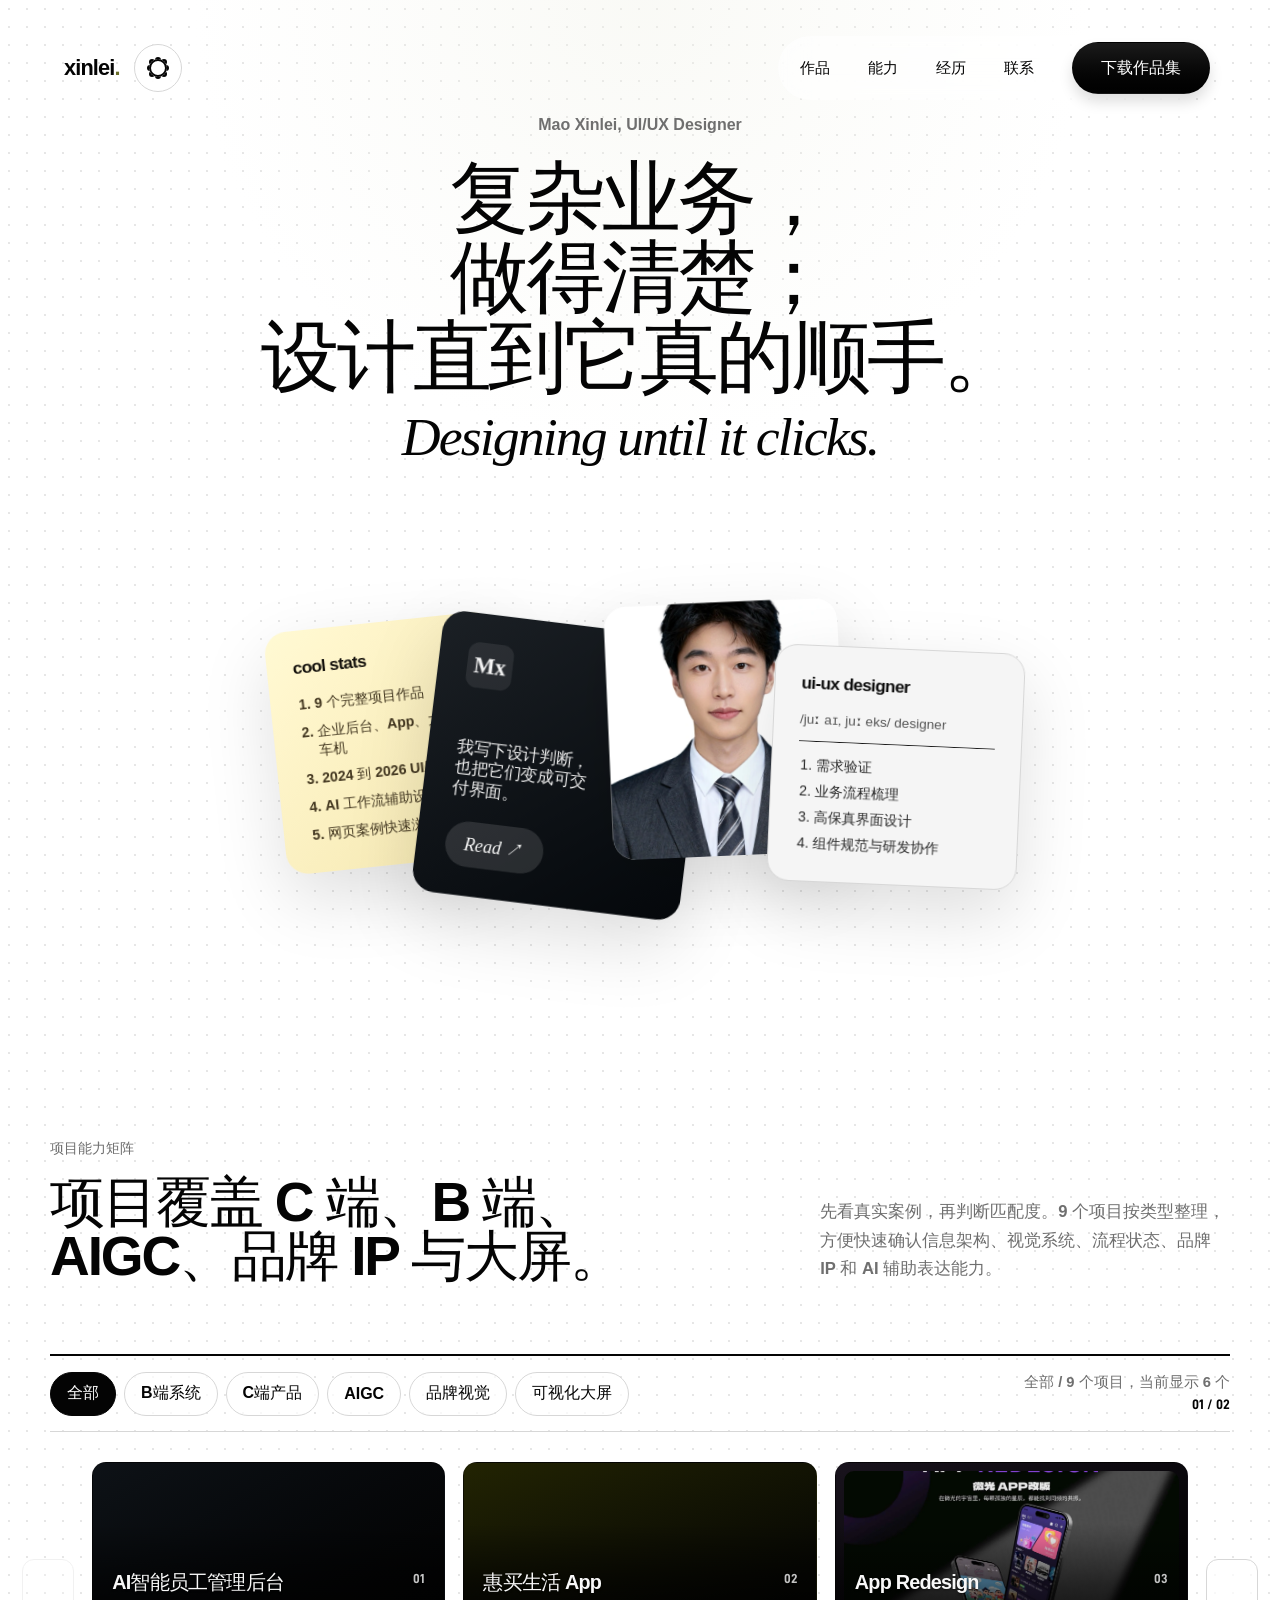
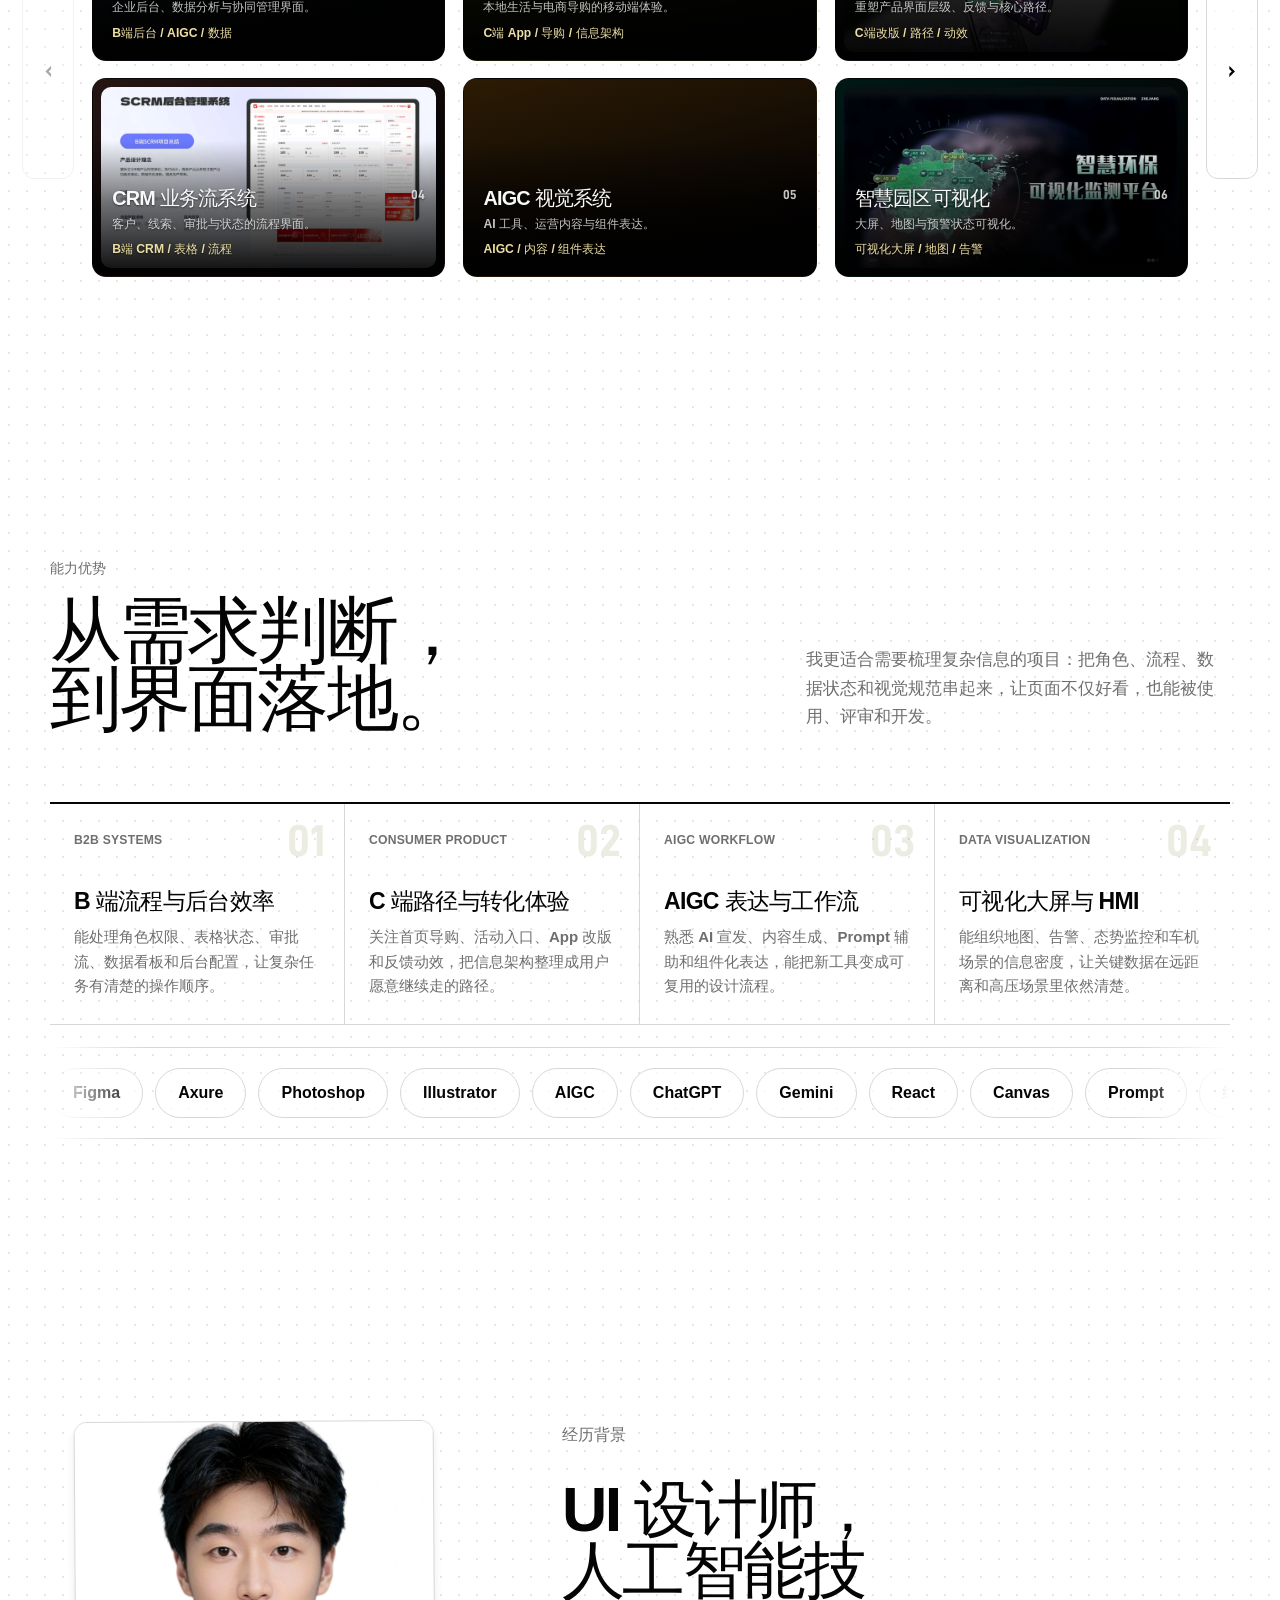
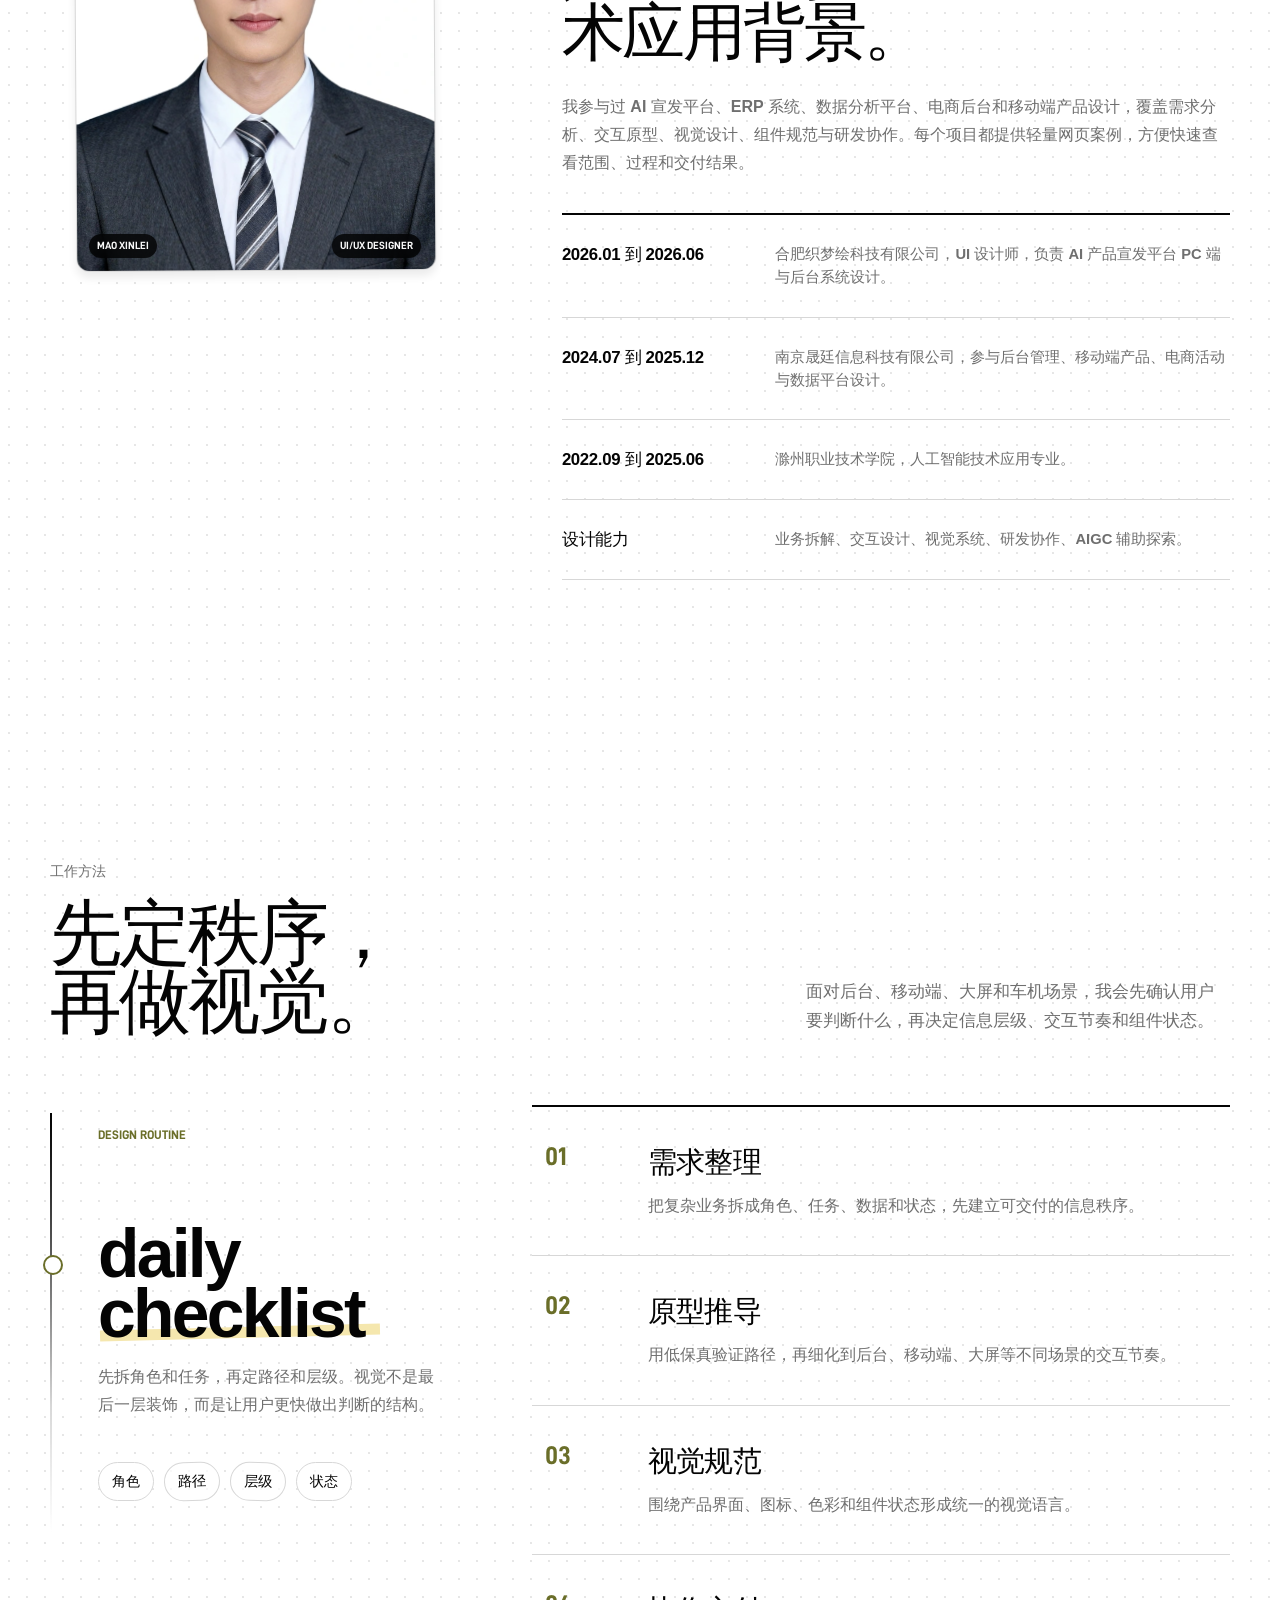
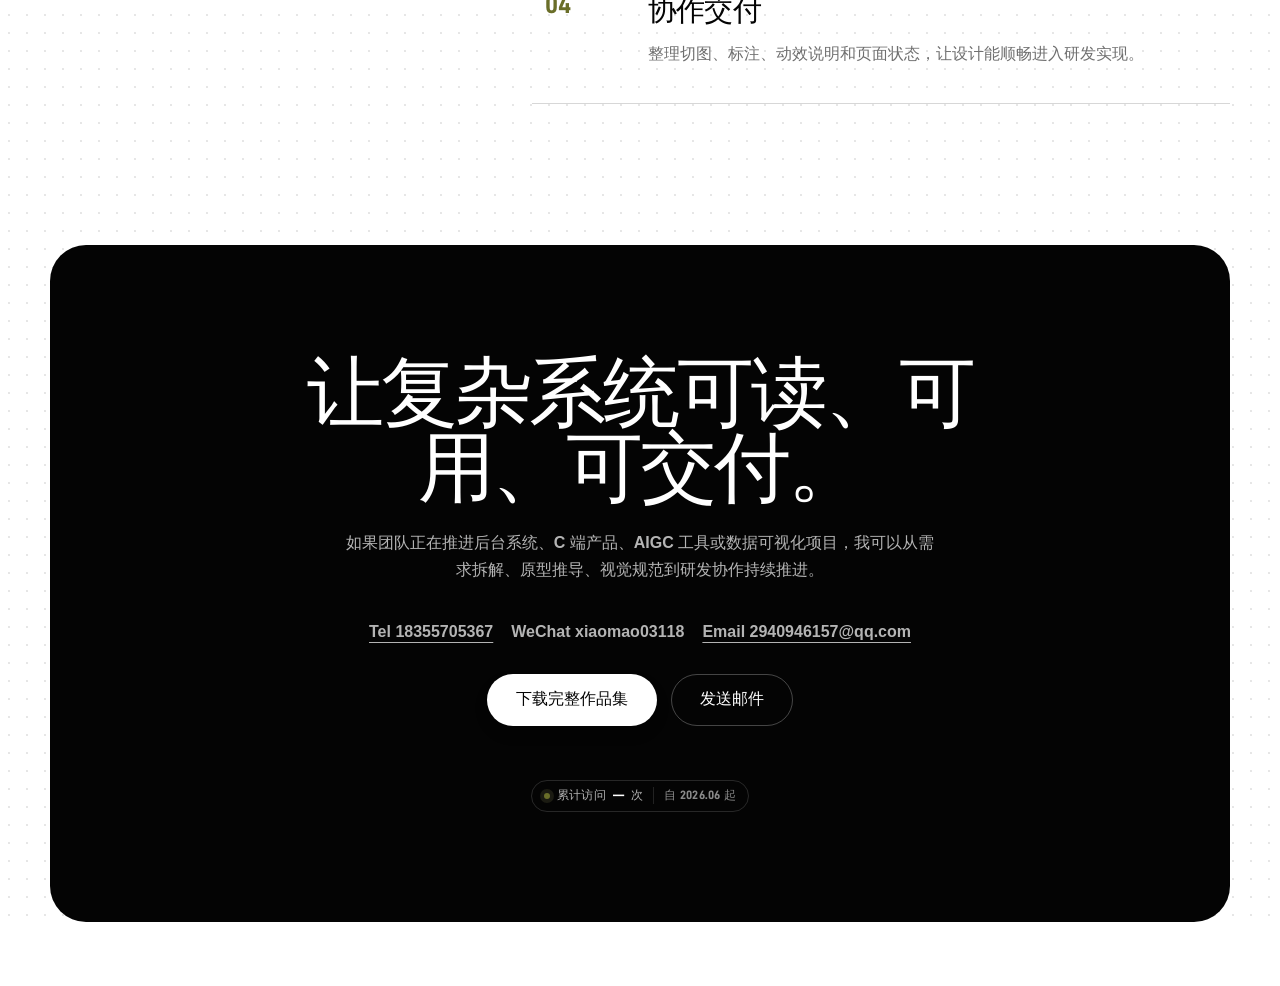
==== commit b7153f95: "优化作品案例加载与标签页跳转" ====
--- a/index.html
+++ b/index.html
@@ -9,7 +9,7 @@
     <link rel="icon" href="./assets/favicon/favicon-16x16.png" type="image/png" sizes="16x16" />
     <link rel="apple-touch-icon" href="./assets/favicon/apple-touch-icon.png" sizes="180x180" />
     <title>毛鑫磊 | UI/UX 作品集</title>
-    <script type="module" crossorigin src="./assets/index-tVQL07yc.js"></script>
+    <script type="module" crossorigin src="./assets/index-BluexDwI.js"></script>
     <link rel="stylesheet" crossorigin href="./assets/index-Ba96lj2p.css">
   </head>
   <body>
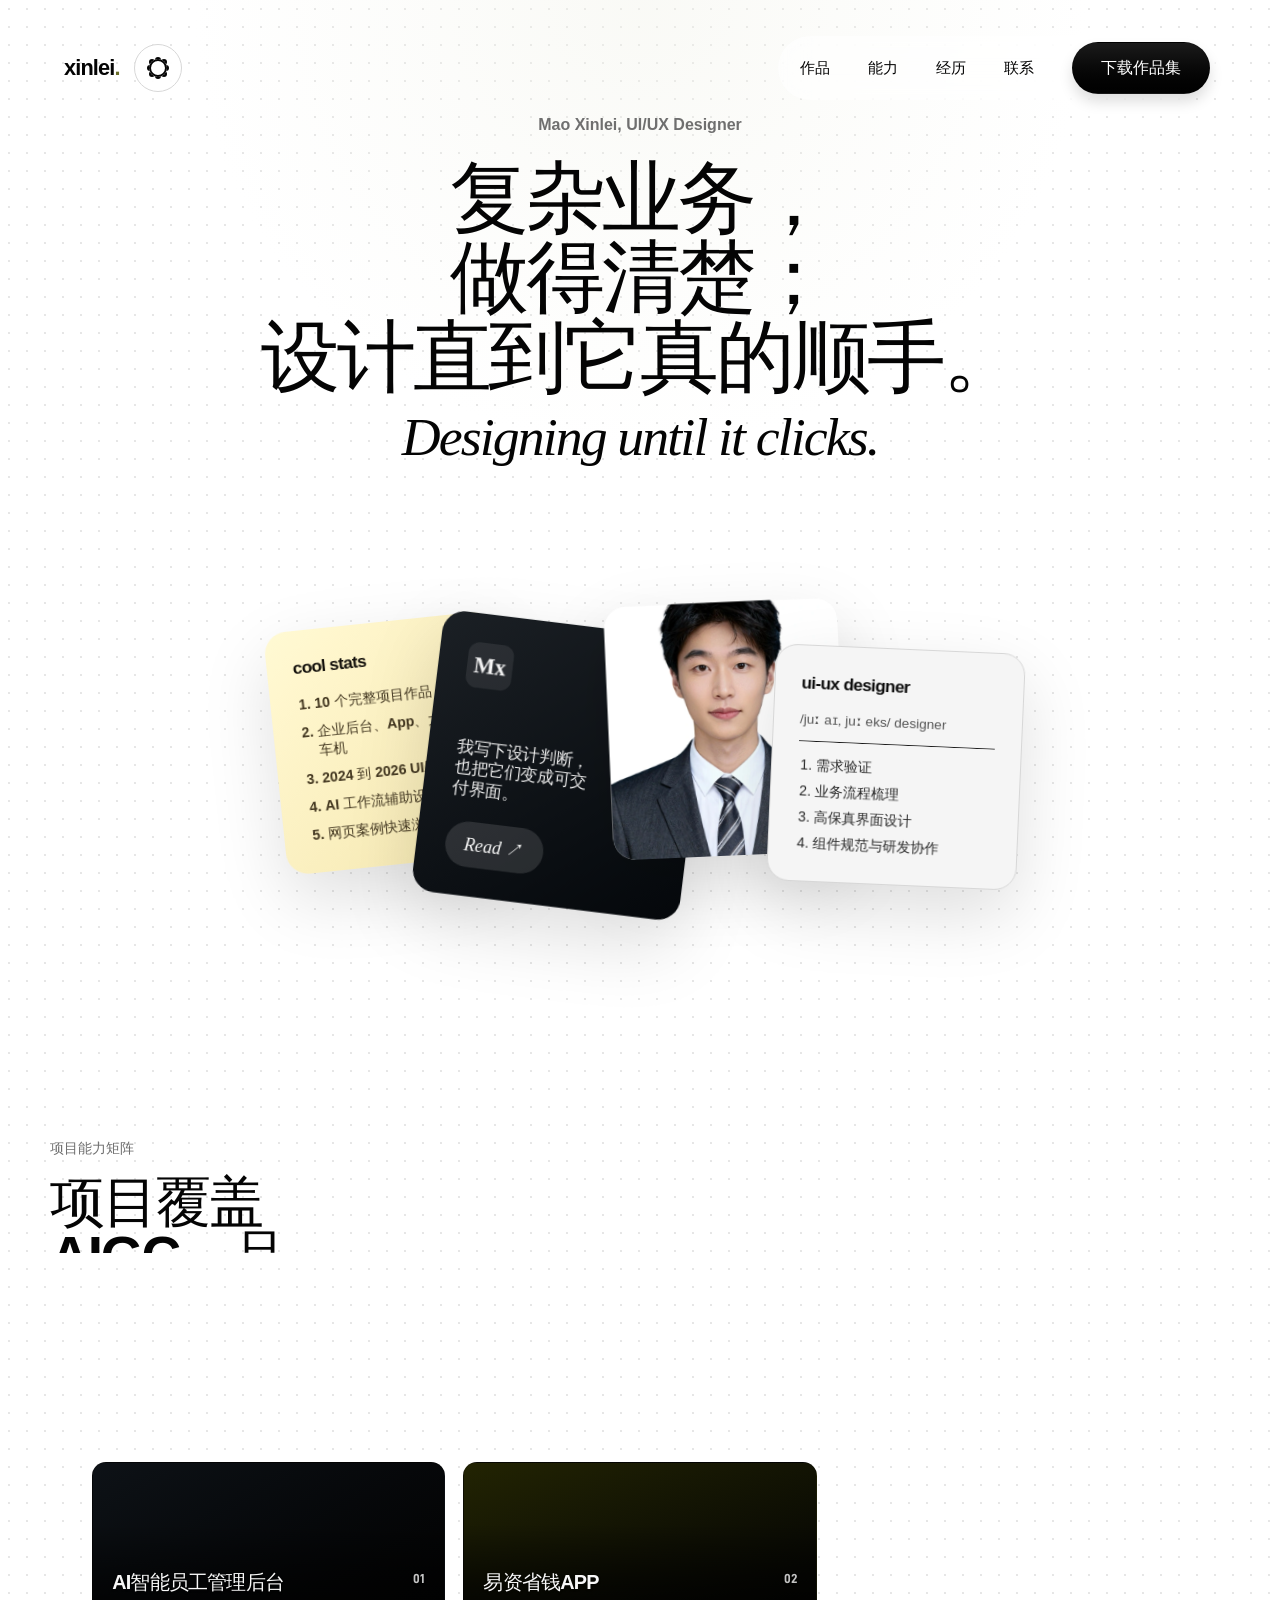
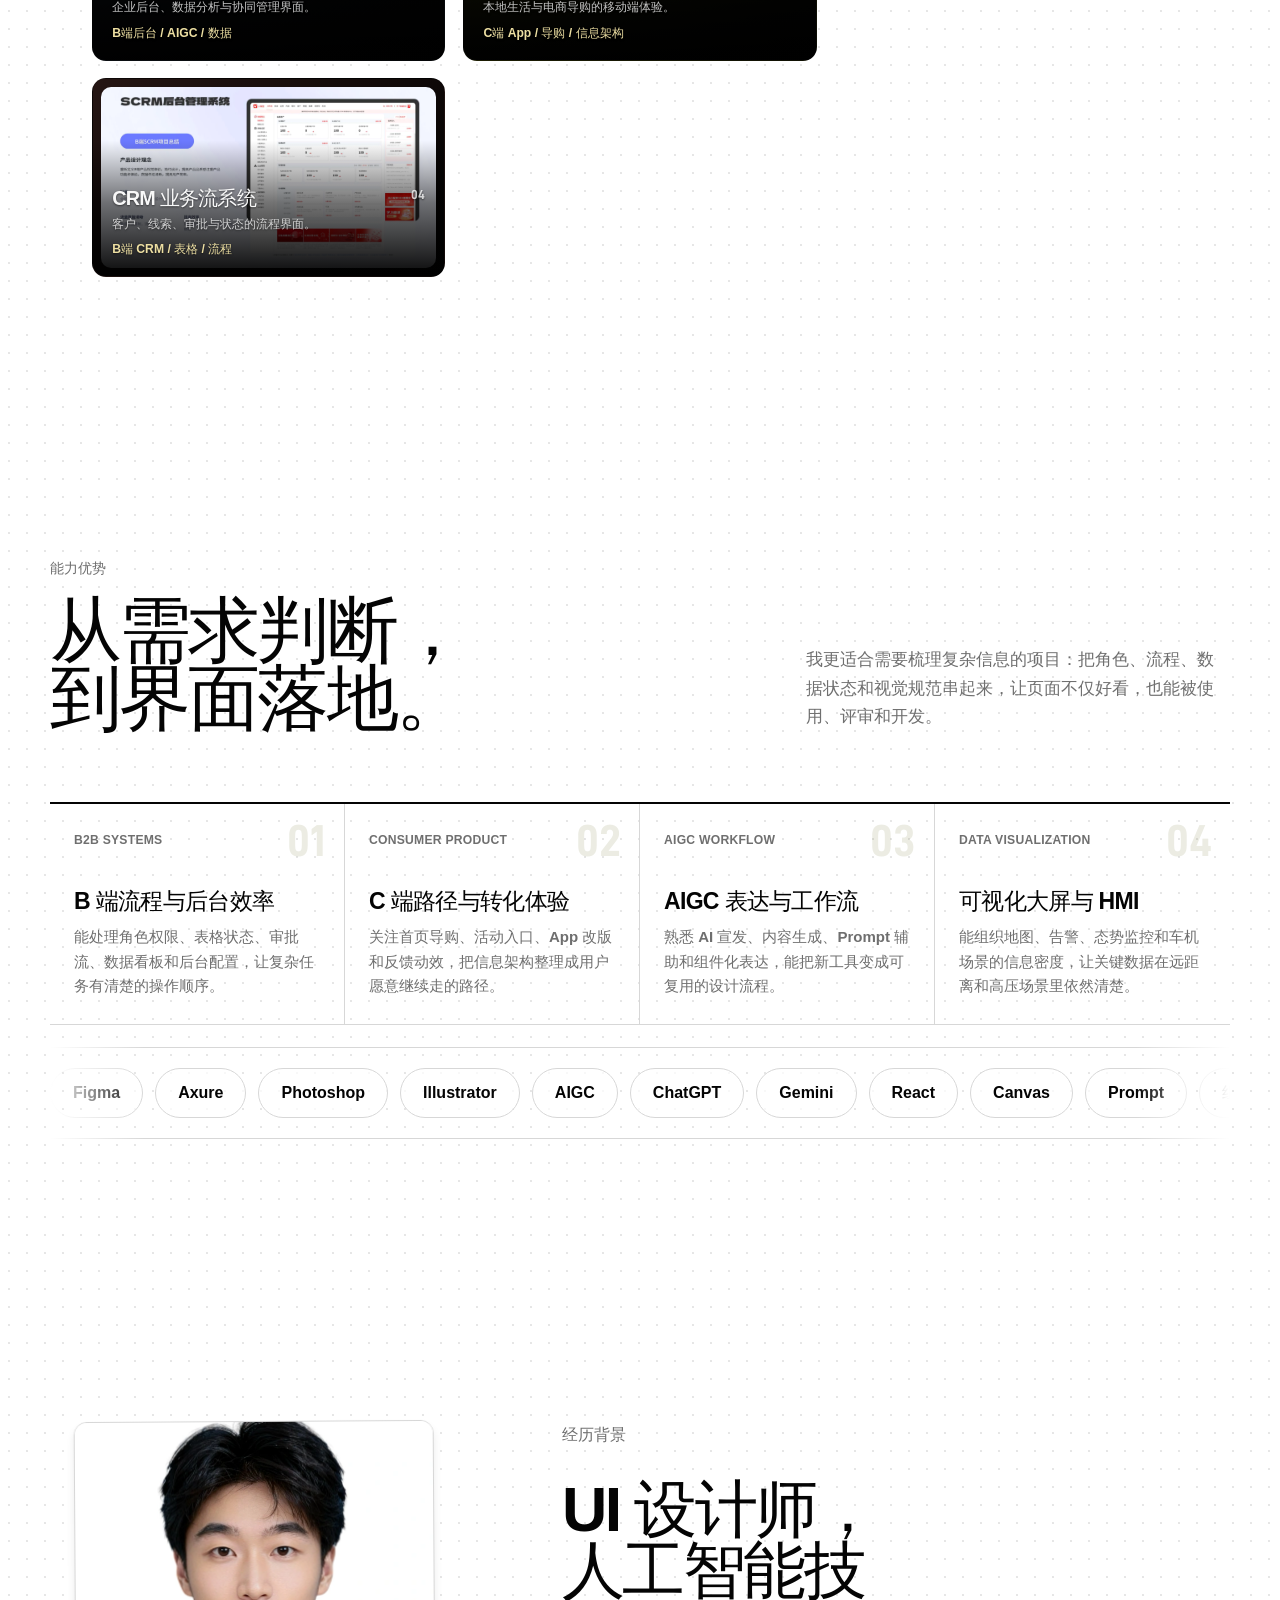
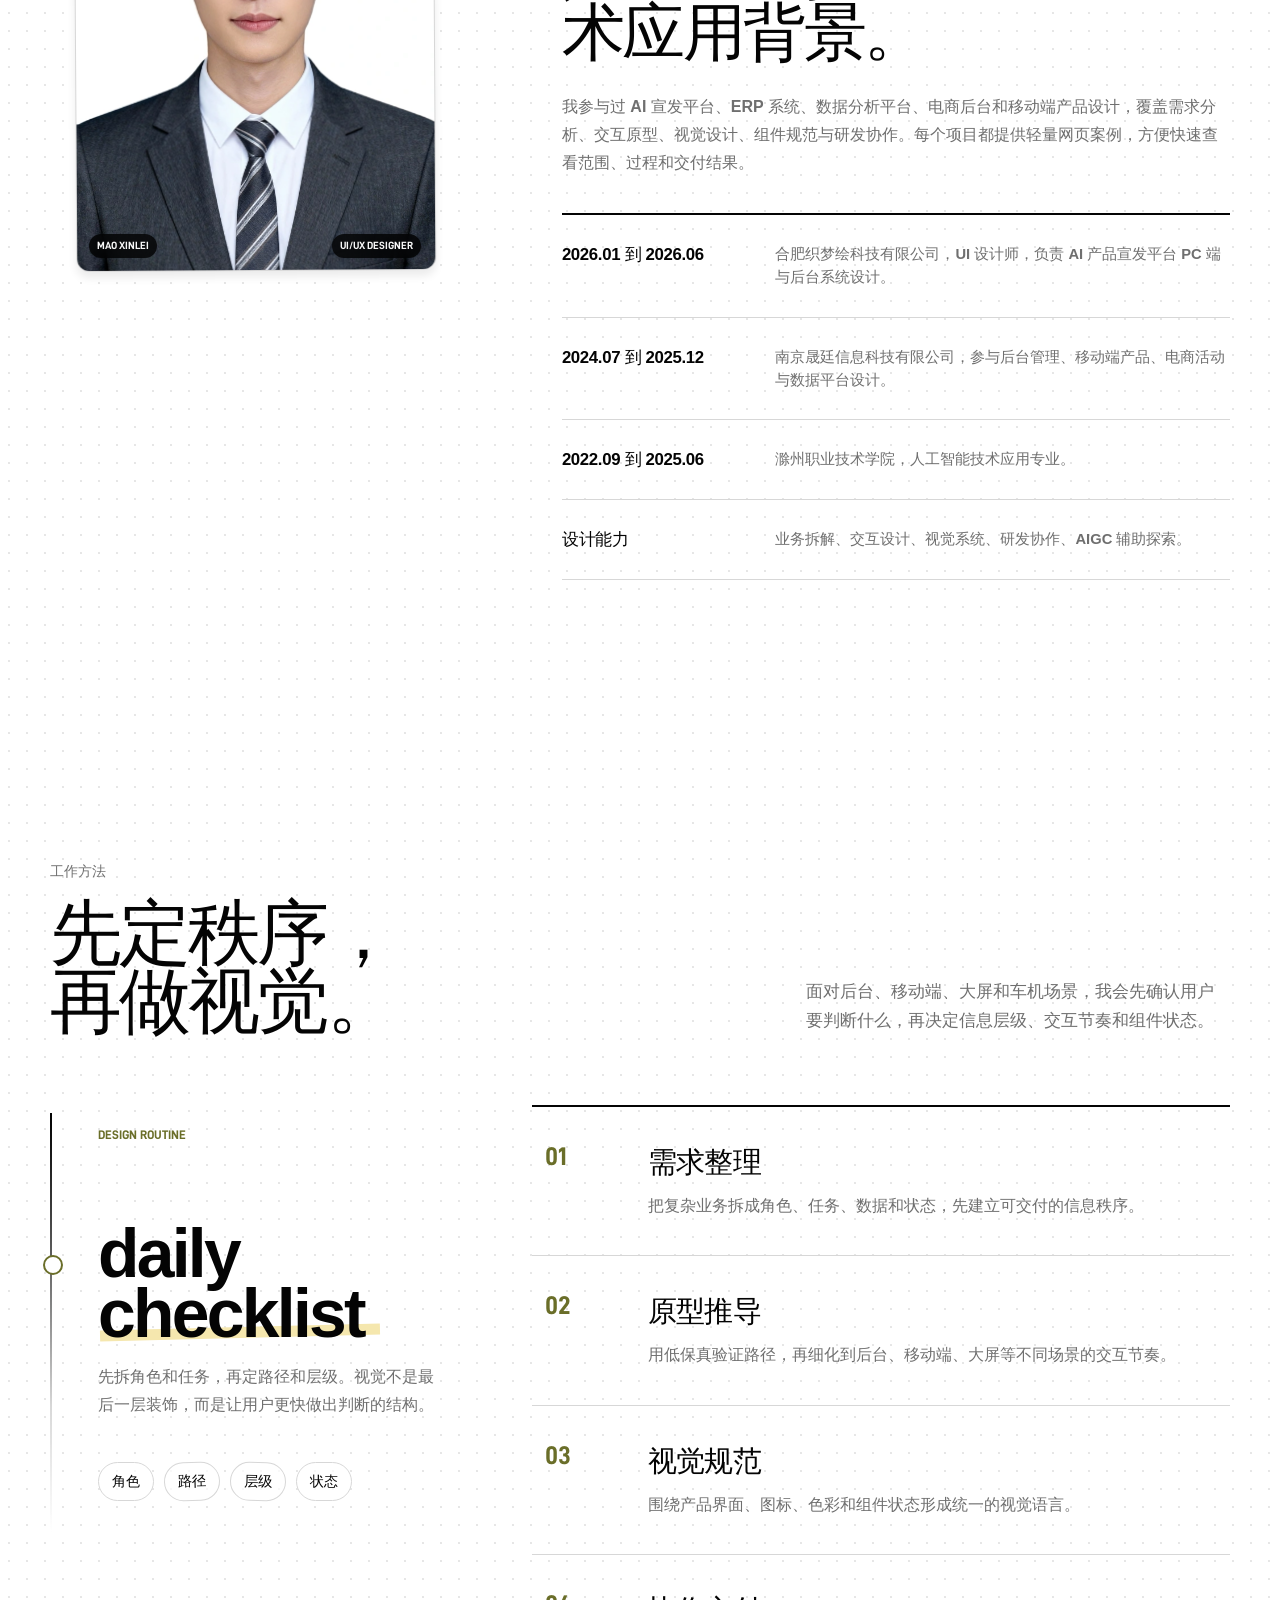
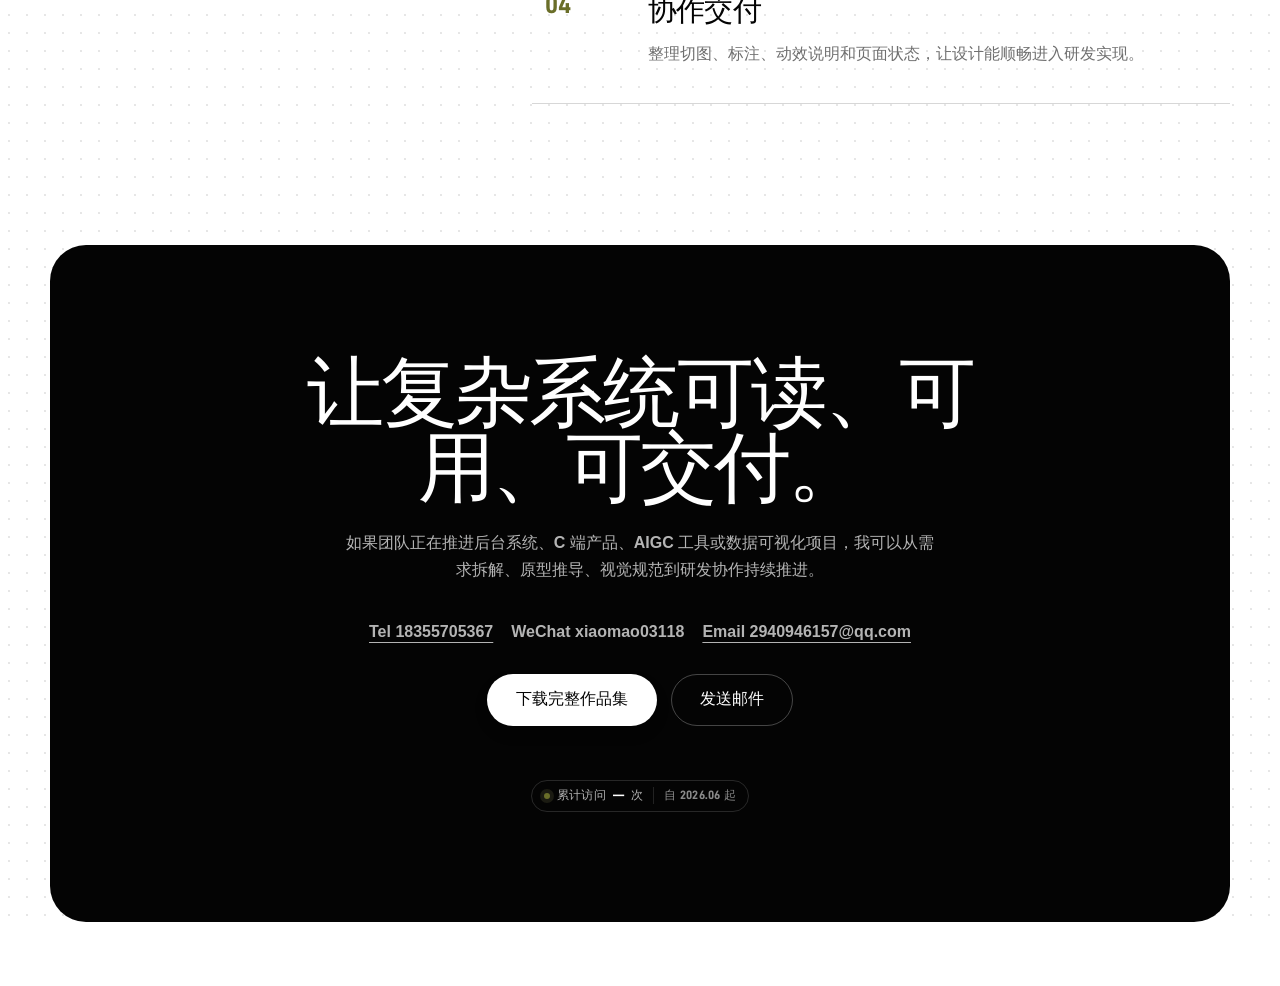
==== commit b7ce388c: "更新作品命名并拆分可视化案例" ====
--- a/index.html
+++ b/index.html
@@ -9,7 +9,7 @@
     <link rel="icon" href="./assets/favicon/favicon-16x16.png" type="image/png" sizes="16x16" />
     <link rel="apple-touch-icon" href="./assets/favicon/apple-touch-icon.png" sizes="180x180" />
     <title>毛鑫磊 | UI/UX 作品集</title>
-    <script type="module" crossorigin src="./assets/index-BluexDwI.js"></script>
+    <script type="module" crossorigin src="./assets/index-DRx6a5aH.js"></script>
     <link rel="stylesheet" crossorigin href="./assets/index-Ba96lj2p.css">
   </head>
   <body>
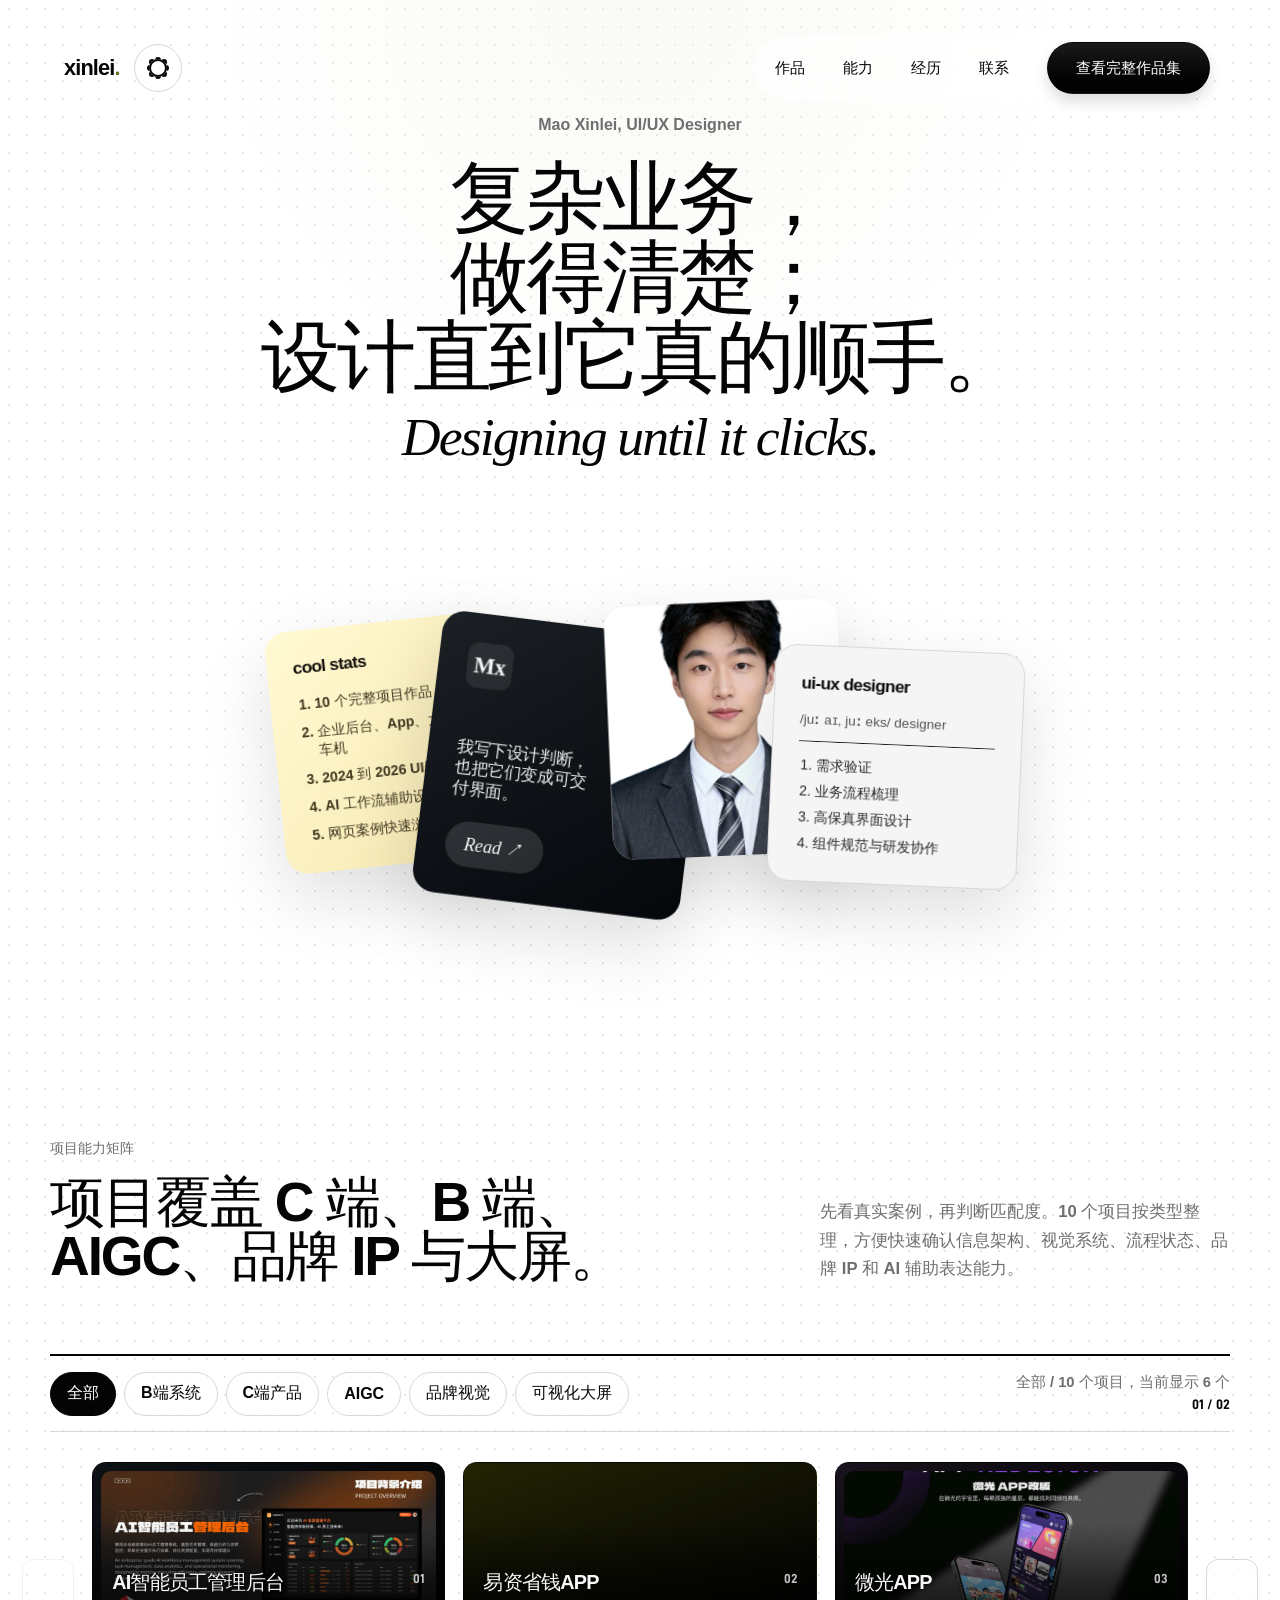
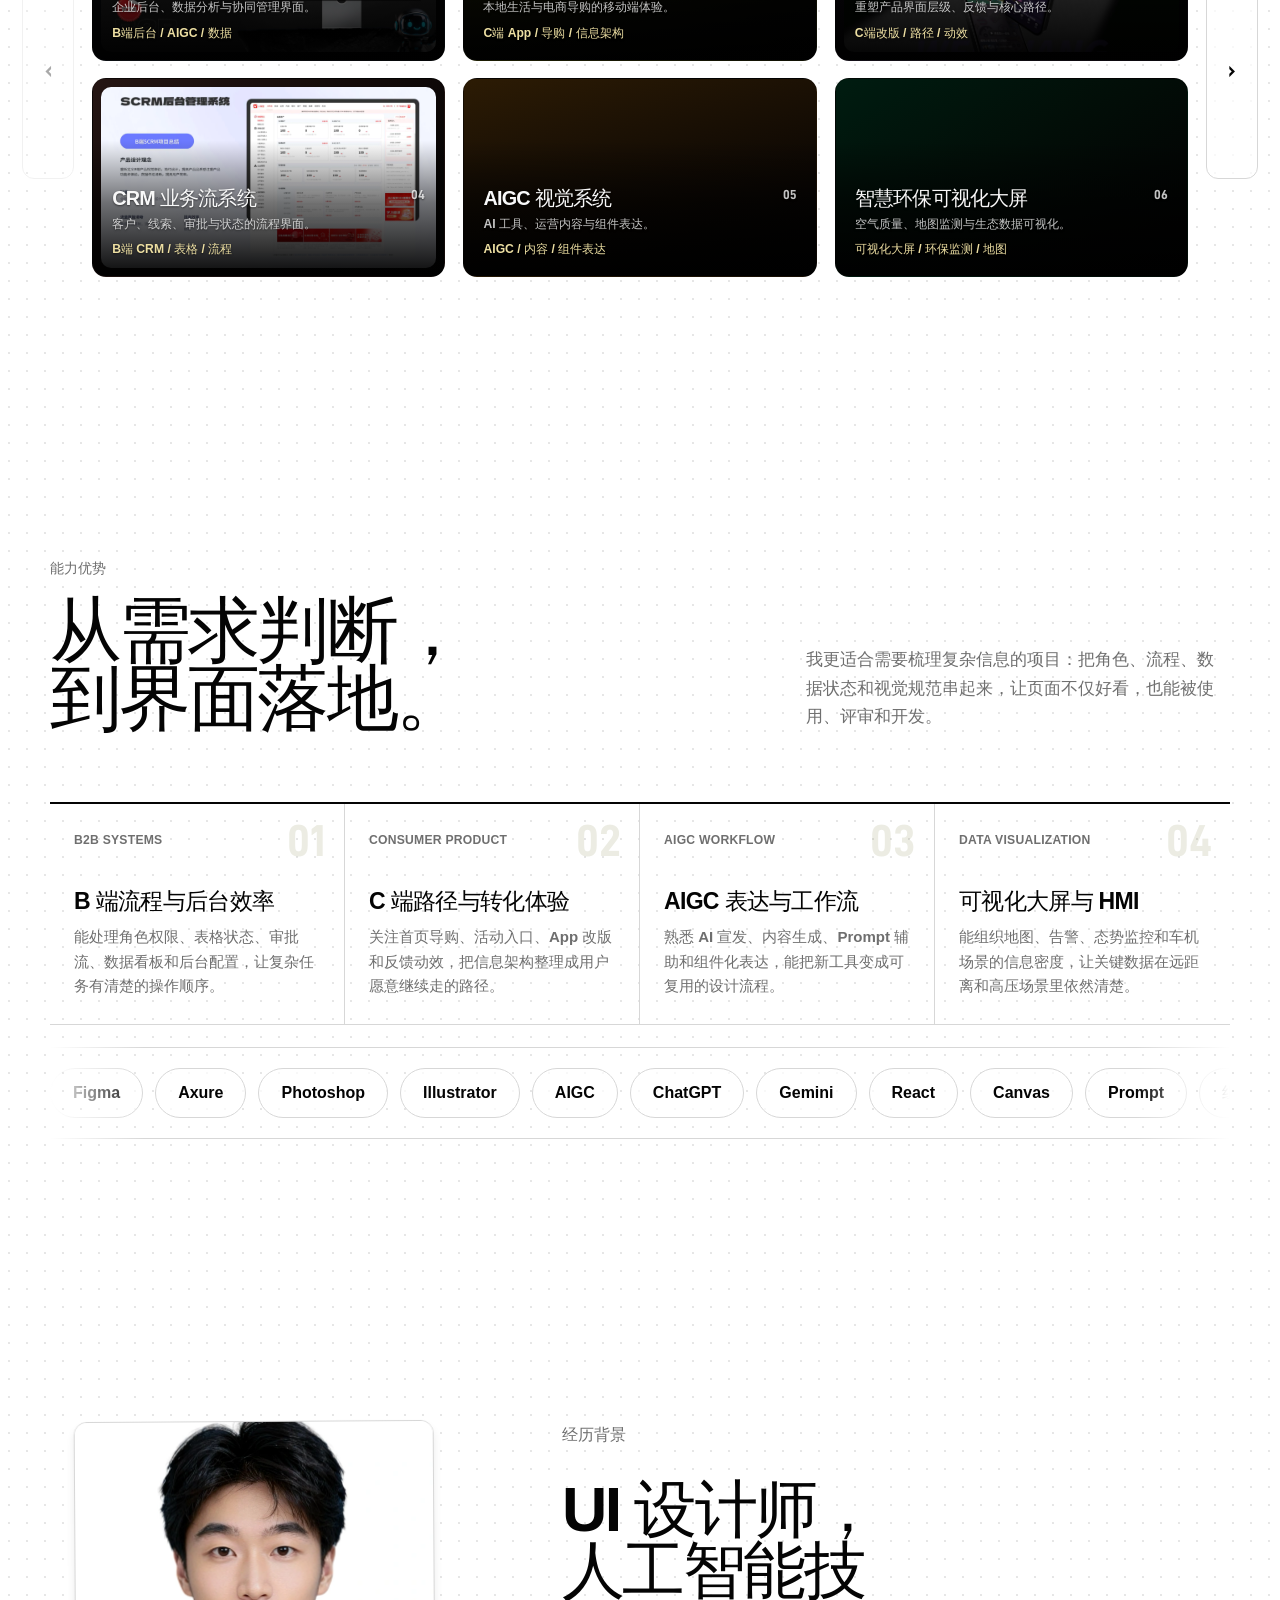
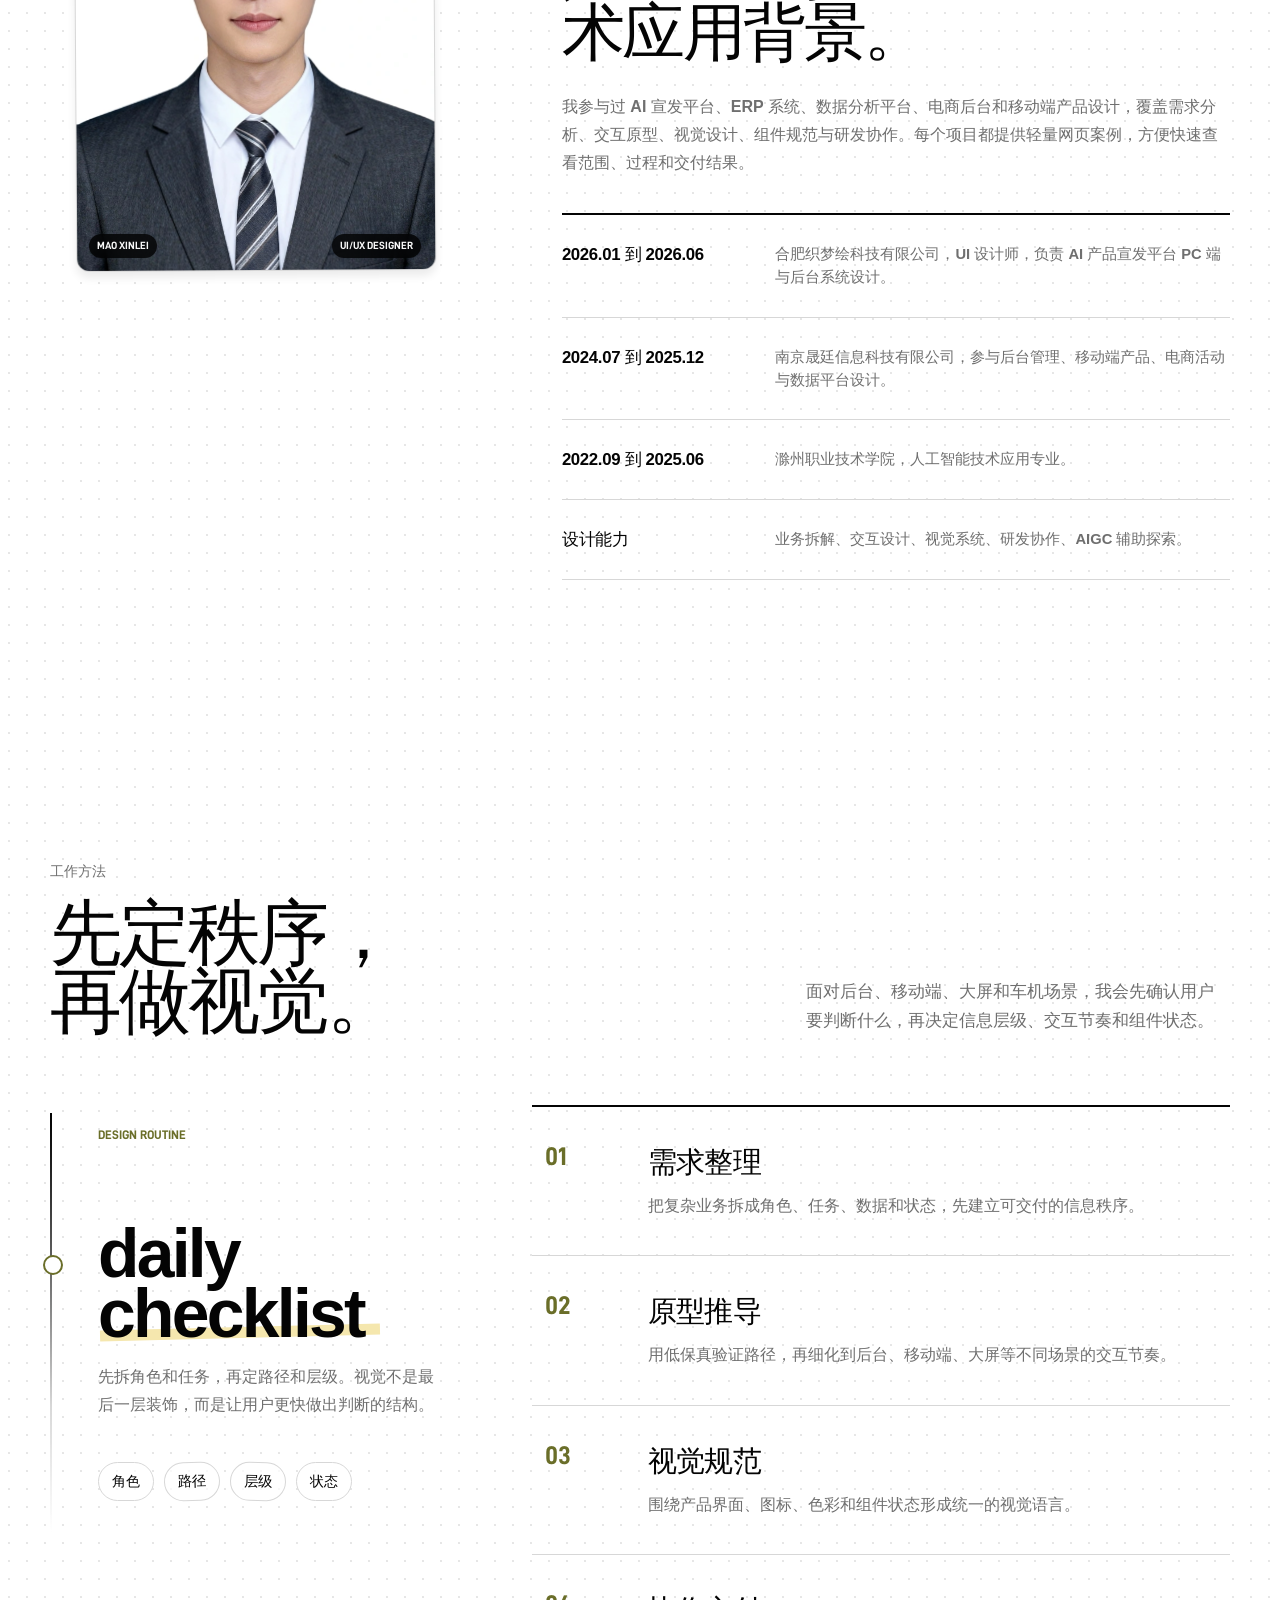
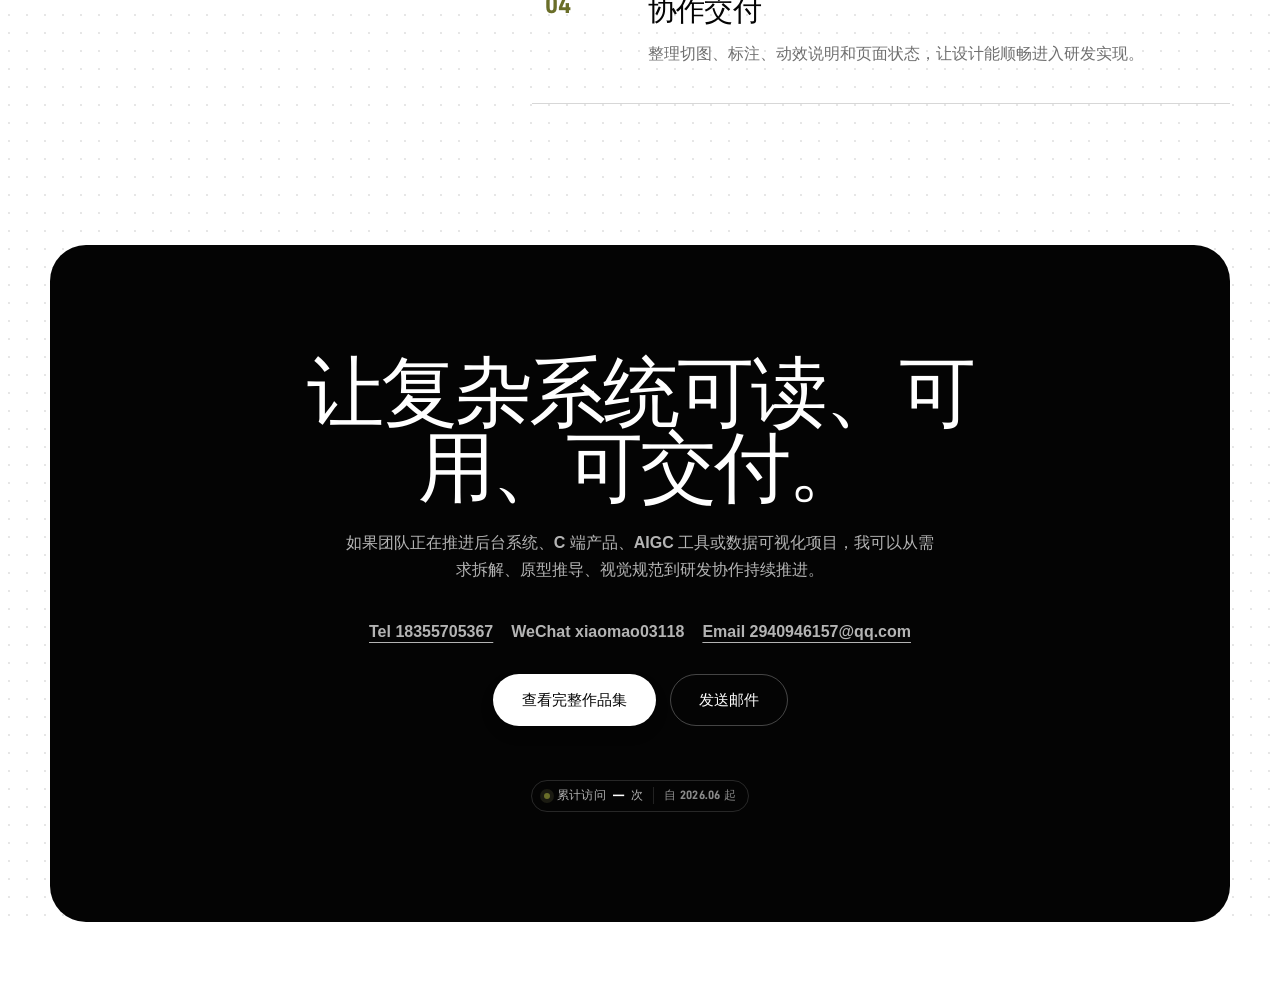
==== commit 2ea0ad47: "新增完整作品集网页预览并统一入口" ====
--- a/index.html
+++ b/index.html
@@ -9,8 +9,8 @@
     <link rel="icon" href="./assets/favicon/favicon-16x16.png" type="image/png" sizes="16x16" />
     <link rel="apple-touch-icon" href="./assets/favicon/apple-touch-icon.png" sizes="180x180" />
     <title>毛鑫磊 | UI/UX 作品集</title>
-    <script type="module" crossorigin src="./assets/index-DRx6a5aH.js"></script>
-    <link rel="stylesheet" crossorigin href="./assets/index-Ba96lj2p.css">
+    <script type="module" crossorigin src="./assets/index-CgzpuPUC.js"></script>
+    <link rel="stylesheet" crossorigin href="./assets/index-Bhw4fwlD.css">
   </head>
   <body>
     <div id="root"></div>
--- a/assets/index-Bhw4fwlD.css
+++ b/assets/index-Bhw4fwlD.css
@@ -0,0 +1 @@
+@font-face{font-family:PortfolioDIN;src:url(./D-DIN-Bold-Bzmc2g8M.otf)format("opentype");font-weight:700;font-display:swap}:root{--bg:oklch(100% 0 0);--ink:oklch(10.5% 0 0);--muted:oklch(54% 0 0);--soft:oklch(95% 0 0);--line:oklch(88% 0 0);--dot:oklch(78% 0 0/.34);--ambient:oklch(96% .012 110/.42);--paper:oklch(92.5% .074 96);--paper-deep:oklch(80% .09 88);--primary:oklch(52% .092 112);--accent:oklch(18% .012 250);--nav-bg:oklch(100% 0 0/.58);--control-bg:oklch(100% 0 0/.72);--button-bg:linear-gradient(180deg, oklch(22% 0 0), oklch(6% 0 0));--button-ink:var(--bg);--button-border:oklch(0% 0 0/.12);--contact-bg:var(--ink);--contact-ink:var(--bg);--contact-muted:oklch(100% 0 0/.7);--project-card-ink:oklch(98% 0 0);--project-card-muted:oklch(100% 0 0/.76);--project-card-accent:oklch(90% .08 96);--shadow:0 26px 70px oklch(0% 0 0/.13);--radius-xl:36px;--radius-lg:26px;--radius-md:18px;--ease:cubic-bezier(.16, 1, .3, 1);--sans:"Alibaba PuHuiTi", "AlibabaPuHui", "HarmonyOS Sans SC", "PingFang SC", "Microsoft YaHei", sans-serif;--serif:Georgia, "Times New Roman", serif;--num:"PortfolioDIN", "AlibabaPuHui", sans-serif}:root[data-theme=dark]{--bg:oklch(13% .012 250);--ink:oklch(96% 0 0);--muted:oklch(72% .006 250);--soft:oklch(20% .012 250);--line:oklch(34% .012 250);--dot:oklch(56% .014 250/.32);--ambient:oklch(24% .034 112/.34);--paper:oklch(79% .08 94);--paper-deep:oklch(63% .075 92);--primary:oklch(78% .1 112);--accent:oklch(72% .03 252);--nav-bg:oklch(19% .012 250/.68);--control-bg:oklch(18% .012 250/.76);--button-bg:linear-gradient(180deg, oklch(96% 0 0), oklch(82% 0 0));--button-ink:oklch(10% 0 0);--button-border:oklch(100% 0 0/.14);--contact-bg:oklch(19% .012 250);--contact-ink:var(--ink);--contact-muted:oklch(78% .006 250);--shadow:0 26px 70px oklch(0% 0 0/.36)}*{box-sizing:border-box}html{scroll-behavior:smooth;background:var(--bg)}body{min-height:100%;color:var(--ink);font-family:var(--sans);font-synthesis:none;text-rendering:optimizelegibility;background:radial-gradient(circle at 50% 0%, var(--ambient), transparent 28rem), radial-gradient(var(--dot) 1.1px, transparent 1.1px) 0 0 / 18px 18px, var(--bg);transition:background-color .32s var(--ease), color .32s var(--ease);margin:0;overflow-x:hidden}body::selection{background:var(--ink);color:var(--bg)}a{color:inherit;text-decoration:none}a:focus-visible,button:focus-visible,[role=link]:focus-visible{outline:2px solid var(--primary);outline-offset:5px}img{max-width:100%;display:block}button{font:inherit}.site-header{z-index:40;pointer-events:none;justify-content:space-between;align-items:center;padding:clamp(22px,3vw,36px) clamp(22px,5vw,64px);display:flex;position:fixed;top:0;left:0;right:0}.header-left,.brand,.theme-toggle,.nav,.resume-link,.mobile-menu-toggle,.mobile-menu{pointer-events:auto}.header-left{align-items:center;gap:14px;display:inline-flex}.brand{letter-spacing:-.04em;font-size:clamp(1.15rem,1.7vw,1.55rem);font-weight:800}.brand span{color:var(--primary)}.theme-toggle{border:1px solid var(--line);background:var(--control-bg);width:48px;height:48px;color:var(--ink);cursor:pointer;-webkit-backdrop-filter:blur(12px);backdrop-filter:blur(12px);transition:transform .24s var(--ease), box-shadow .24s var(--ease), background-color .32s var(--ease), border-color .32s var(--ease), color .32s var(--ease);border-radius:999px;place-items:center;display:grid;position:relative;box-shadow:inset 0 0 0 1px oklch(100% 0 0/.18)}.theme-toggle:hover{transform:translateY(-1px);box-shadow:inset 0 0 0 1px oklch(100% 0 0/.22),0 8px 18px oklch(0% 0 0/.08)}.theme-toggle:active{transform:translateY(0)scale(.98)}.theme-icon{transform-origin:50%;width:18px;height:18px;transition:opacity .26s var(--ease), transform .36s var(--ease);position:absolute;top:50%;left:50%;transform:translate(-50%,-50%)}.theme-sun{border:2px solid;border-radius:50%;box-shadow:0 -8px 0 -6px,0 8px 0 -6px,8px 0 0 -6px,-8px 0 0 -6px,6px 6px 0 -6px,-6px -6px 0 -6px,6px -6px 0 -6px,-6px 6px 0 -6px}.theme-moon{opacity:0;background:currentColor;border-radius:50%;width:20px;height:20px;transform:translate(calc(-50% - 1px),-50%)rotate(-18deg)scale(.72)}.theme-moon:after{content:"";background:var(--control-bg);width:16px;height:16px;box-shadow:0 0 0 1px var(--control-bg);border-radius:50%;position:absolute;top:1px;right:-1px}:root[data-theme=dark] .theme-moon:after{background:oklch(18% .012 250);box-shadow:0 0 0 1px oklch(18% .012 250)}:root[data-theme=dark] .theme-sun{opacity:0;transform:translate(-50%,-50%)rotate(24deg)scale(.72)}:root[data-theme=dark] .theme-moon{opacity:1;transform:translate(calc(-50% - 1px),-50%)rotate(0)scale(1)}.nav{background:var(--nav-bg);-webkit-backdrop-filter:blur(14px);backdrop-filter:blur(14px);font-family:var(--sans);transition:background-color .32s var(--ease);border-radius:999px;align-items:center;gap:clamp(18px,3vw,38px);padding:6px 6px 6px 22px;display:flex}.nav a:not(.resume-link){color:var(--ink);font-size:.96rem;font-weight:600;position:relative}.nav a:not(.resume-link):after{content:"";transform-origin:100%;height:1px;transition:transform .24s var(--ease);background:currentColor;position:absolute;bottom:-7px;left:0;right:0;transform:scaleX(0)}.nav a:not(.resume-link):hover:after,.nav a:not(.resume-link):focus-visible:after{transform-origin:0;transform:scaleX(1)}.resume-link,.button{border:1px solid var(--button-border);background:var(--button-bg);min-height:52px;color:var(--button-ink);font-weight:800;font-family:var(--sans);transition:transform .22s var(--ease), box-shadow .22s var(--ease);border-radius:999px;justify-content:center;align-items:center;padding:0 28px;display:inline-flex;box-shadow:0 8px 14px oklch(0% 0 0/.13)}.button.light{background:var(--control-bg);color:var(--ink)}.resume-link:hover,.button:hover{box-shadow:0 10px 20px oklch(0% 0 0/.16)}.portfolio-link{font-family:var(--sans);letter-spacing:0;font-size:.96rem;font-weight:800;line-height:1}.mobile-menu-toggle,.mobile-menu{display:none}.mobile-menu-toggle{border:1px solid var(--line);background:var(--control-bg);width:44px;height:44px;color:var(--ink);cursor:pointer;transition:transform .22s var(--ease), border-color .22s var(--ease), background-color .32s var(--ease);border-radius:999px;padding:0;position:relative}.mobile-menu-toggle:active{transform:scale(.96)}.mobile-menu-toggle span{transform-origin:50%;width:18px;height:1.5px;transition:top .3s var(--ease), opacity .18s var(--ease), transform .3s var(--ease);background:currentColor;border-radius:999px;position:absolute;left:50%;transform:translate(-50%)}.mobile-menu-toggle span:first-child{top:14px}.mobile-menu-toggle span:nth-child(2){top:21px}.mobile-menu-toggle span:nth-child(3){top:28px}.mobile-menu-toggle.is-open span:first-child{top:21px;transform:translate(-50%)rotate(45deg)}.mobile-menu-toggle.is-open span:nth-child(2){opacity:0;transform:translate(-50%)scaleX(.35)}.mobile-menu-toggle.is-open span:nth-child(3){top:21px;transform:translate(-50%)rotate(-45deg)}main{position:relative}section[id]{scroll-margin-top:96px}.hero{place-items:center;min-height:100svh;padding:116px 24px 90px;display:grid;position:relative}.hero-inner{text-align:center;width:min(1020px,100%)}.hero-kicker{color:var(--muted);margin:0 0 24px;font-size:1rem;font-weight:600}.hero-title{letter-spacing:-.04em;text-wrap:balance;max-width:980px;margin:0 auto;font-size:clamp(2.85rem,6.2vw,6rem);font-weight:800;line-height:1}.hero-title span{display:block}.hero-script{font-family:var(--serif);letter-spacing:-.035em;margin-top:10px;font-size:clamp(2rem,4.2vw,4.3rem);font-style:italic;font-weight:400;display:block}.desk-cards{perspective:1200px;width:min(780px,88vw);min-height:330px;transform-style:preserve-3d;margin:clamp(70px,9vw,110px) auto 0;position:relative}.paper-card{min-height:220px;box-shadow:var(--shadow);opacity:1;transform:translate3d(-50%, -50%, 0) translate3d(var(--card-x,0px), var(--card-y,0px), var(--card-z,0px)) rotate(var(--card-r,0deg)) scale(1);transform-origin:50%;transform-style:preserve-3d;transition:box-shadow .28s var(--ease);will-change:transform;border-radius:22px;position:absolute;top:50%;left:50%}.paper-card:hover{box-shadow:0 34px 90px oklch(0% 0 0/.18)}.note-card{z-index:1;background:linear-gradient(135deg, oklch(98% .05 98), var(--paper)), var(--paper);color:oklch(18% .012 84);--card-x:-250px;--card-y:0px;--card-r:-6deg;text-align:left;width:230px;padding:28px 26px}.note-card h2,.dictionary h2{letter-spacing:-.04em;margin:0 0 18px;font-size:1.08rem;font-weight:800;line-height:1.1}.note-card ol{color:oklch(34% .04 84);gap:9px;margin:0;padding-left:18px;font-size:.88rem;font-weight:600;line-height:1.35;display:grid}.blog-card{z-index:3;background:linear-gradient(145deg, oklch(24% .012 250), oklch(13% .01 250)), var(--accent);color:oklch(97% 0 0);--card-x:-76px;--card-y:22px;--card-z:42px;--card-r:7deg;text-align:left;width:260px;padding:28px}.blog-card .mark{aspect-ratio:1;width:44px;font-family:var(--serif);background:oklch(100% 0 0/.08);border-radius:11px;place-items:center;margin-bottom:48px;font-size:1.35rem;font-weight:700;display:grid}.blog-card p{color:oklch(94% 0 0);max-width:16ch;margin:0 0 22px;font-size:1rem;font-weight:800;line-height:1.24}.pill-read{min-height:44px;font-family:var(--serif);background:oklch(100% 0 0/.12);border-radius:999px;align-items:center;gap:10px;padding:0 18px;font-size:1.1rem;font-style:italic;display:inline-flex}.photo-card{z-index:2;background:var(--soft);--card-x:84px;--card-y:-14px;--card-z:18px;--card-r:-2.5deg;width:230px;overflow:hidden}.photo-card img{object-fit:cover;filter:none;width:100%;height:250px}.dictionary{z-index:1;border:1px solid var(--line);color:oklch(16% 0 0);--card-x:256px;--card-y:24px;--card-r:2.5deg;text-align:left;background:oklch(97% 0 0);width:250px;padding:28px 26px}.dictionary .phonetic{color:oklch(45% 0 0);border-bottom:1px solid oklch(20% 0 0);margin-bottom:14px;padding-bottom:12px;font-size:.85rem;display:block}.dictionary ol{color:oklch(28% 0 0);gap:7px;margin:0;padding-left:18px;font-size:.88rem;line-height:1.35;display:grid}.section{width:min(1180px,100% - 44px);margin:0 auto;padding:clamp(84px,11vw,146px) 0}.section-head{grid-template-columns:minmax(0,.8fr) minmax(260px,.5fr);align-items:end;gap:clamp(30px,6vw,88px);margin-bottom:clamp(34px,6vw,70px);display:grid}.eyebrow{color:var(--muted);margin:0 0 18px;font-size:.9rem;font-weight:800}.section-title{letter-spacing:-.04em;text-wrap:balance;margin:0;font-size:clamp(2.45rem,5.6vw,5.9rem);font-weight:800;line-height:.95}.section-copy{max-width:38rem;color:var(--muted);text-wrap:pretty;margin:0;font-size:clamp(1rem,1.3vw,1.2rem);font-weight:600;line-height:1.72}.check-grid{grid-template-columns:minmax(250px,.72fr) minmax(0,1.28fr);align-items:start;gap:clamp(38px,7vw,104px);display:grid}.check-note{min-height:clamp(330px,34vw,460px);transform:translate3d(var(--float-x,0px), var(--float-y,0px), 0) rotate(var(--float-r,0deg));will-change:transform;background:0 0;padding:clamp(14px,2vw,24px) 0 clamp(18px,3vw,34px) clamp(28px,4vw,48px);position:sticky;top:120px}.check-note:before{content:"";background:linear-gradient(180deg, var(--ink), var(--line) 70%, transparent);width:2px;position:absolute;top:8px;bottom:8px;left:0}.check-note:after{content:"";border:2px solid var(--primary);background:var(--bg);border-radius:50%;width:16px;height:16px;position:absolute;top:clamp(92px,12vw,150px);left:-7px}.note-label{color:var(--primary);font-family:var(--num);margin-bottom:clamp(40px,7vw,82px);font-size:.78rem;font-weight:800;display:block}.check-note h3{isolation:isolate;letter-spacing:-.04em;text-wrap:balance;width:min-content;margin:0 0 20px;font-size:clamp(3.1rem,5.3vw,5.7rem);line-height:.88;position:relative}.check-note h3:after{content:"";background:var(--paper);z-index:-1;height:.16em;position:absolute;bottom:.08em;left:2px;right:-16px;transform:rotate(-1.4deg)}.check-note p{max-width:28rem;color:var(--muted);margin:0;font-weight:600;line-height:1.7}.check-points{flex-wrap:wrap;gap:10px;max-width:31rem;margin:clamp(26px,4vw,44px) 0 0;padding:0;list-style:none;display:flex}.check-points li{border:1px solid var(--line);background:var(--control-bg);color:var(--ink);transition:transform .28s var(--ease), background-color .28s var(--ease);border-radius:999px;padding:9px 13px;font-size:.9rem;font-weight:800}.check-points li:nth-child(2){transform:rotate(-1.5deg)}.check-points li:nth-child(3){transform:rotate(1.2deg)}.check-note:hover .check-points li{background:var(--paper)}.method-list{border-top:2px solid var(--ink);gap:0;display:grid}.method-row{border-bottom:1px solid var(--line);transform:translate3d(var(--row-x,0px), 0, 0);transition:background-color .24s var(--ease), transform .36s var(--ease);grid-template-columns:70px minmax(0,1fr);gap:clamp(18px,2.6vw,34px);padding:clamp(24px,3vw,36px) clamp(4px,1vw,14px);display:grid;position:relative}.method-row:before{content:"";background:var(--primary);opacity:0;width:8px;height:8px;transition:opacity .22s var(--ease), transform .22s var(--ease);border-radius:50%;position:absolute;top:clamp(30px,3.2vw,42px);left:-22px;transform:scale(.5)}.method-row:hover{--row-x:8px;background:linear-gradient(90deg,oklch(96.5% .012 96/.72),#0000 78%)}:root[data-theme=dark] .method-row:hover{background:linear-gradient(90deg,oklch(24% .015 250/.82),#0000 78%)}.method-row:hover:before{opacity:1;transform:scale(1)}.method-row .num{color:var(--primary);font-family:var(--num);transition:transform .36s var(--ease);font-size:clamp(1.35rem,2vw,1.85rem);display:inline-block}.method-row:hover .num{transform:translate(3px)}.method-row h3{letter-spacing:-.03em;margin:0 0 9px;font-size:clamp(1.45rem,2.25vw,2.3rem)}.method-row p{max-width:52rem;color:var(--muted);margin:0;font-weight:600;line-height:1.7}#work .section-head{grid-template-columns:minmax(0,.88fr) minmax(320px,.52fr)}#work .section-title{letter-spacing:-.038em;max-width:18ch;font-size:clamp(2.65rem,4.3vw,4.75rem);line-height:.98}.project-title-line{white-space:nowrap;display:block}.work-grid{grid-template-columns:repeat(12,1fr);gap:clamp(18px,2.4vw,30px);display:grid}.work-card{border:1px solid var(--line);border-radius:var(--radius-xl);background:var(--soft);grid-column:span 6;min-height:clamp(430px,46vw,640px);position:relative;overflow:hidden;transform:translateZ(0);box-shadow:0 14px 48px oklch(0% 0 0/.08)}.work-card:nth-child(3n+1){grid-column:span 7}.work-card:nth-child(3n+2){grid-column:span 5}.work-card:after{content:"";opacity:.82;pointer-events:none;background:linear-gradient(#0000 28%,oklch(0% 0 0/.72));position:absolute;inset:0}.work-card img{width:100%;height:100%;min-height:inherit;object-fit:cover;transition:transform .8s var(--ease), filter .8s var(--ease)}.work-card:hover img{filter:saturate(1.08)contrast(1.05);transform:scale(1.055)}.work-meta{z-index:2;color:var(--bg);position:absolute;bottom:clamp(20px,3vw,36px);left:clamp(20px,3vw,36px);right:clamp(20px,3vw,36px)}.work-no{font-family:var(--num);color:oklch(88% .08 96);font-size:1rem}.work-meta h3{letter-spacing:-.04em;max-width:13ch;margin:9px 0 12px;font-size:clamp(2rem,3.5vw,4.2rem);line-height:1}.work-meta p{color:oklch(92% 0 0/.82);max-width:40rem;margin:0 0 20px;font-weight:600;line-height:1.65}.tags{flex-wrap:wrap;gap:8px;display:flex}.tag{-webkit-backdrop-filter:blur(12px);backdrop-filter:blur(12px);background:oklch(100% 0 0/.09);border:1px solid oklch(100% 0 0/.2);border-radius:999px;align-items:center;min-height:30px;padding:0 11px;font-size:.78rem;font-weight:700;display:inline-flex}.project-link{z-index:3;position:absolute;inset:0}.project-console{border-top:2px solid var(--ink);border-bottom:1px solid var(--line);grid-template-columns:minmax(0,1fr) auto;align-items:center;gap:16px 28px;width:min(1200px,100%);margin:clamp(20px,3.6vw,44px) auto 0;padding:16px 0 15px;display:grid}.project-filters{flex-wrap:wrap;gap:8px;display:flex}.project-filter{border:1px solid var(--line);background:var(--control-bg);min-height:44px;color:var(--ink);font:inherit;cursor:pointer;transition:background-color .26s var(--ease), color .26s var(--ease), border-color .26s var(--ease), transform .26s var(--ease);border-radius:999px;padding:0 16px;font-weight:800}.project-filter:hover{border-color:oklch(70% .04 100);transform:translateY(-1px)}.project-filter.is-active,.project-filter[aria-pressed=true]{background:var(--ink);border-color:var(--ink);color:var(--bg)}.project-status{color:var(--muted);justify-items:end;gap:4px;font-size:.92rem;font-weight:700;line-height:1.35;display:grid}.project-page{color:var(--ink);font-family:var(--num);font-size:.86rem}.project-stage{grid-template-columns:52px minmax(0,1200px) 52px;justify-content:center;align-items:center;gap:clamp(10px,1.6vw,18px);width:min(1320px,100vw - 44px);margin:clamp(16px,2.6vw,30px) 0 0 50%;display:grid;transform:translate(-50%)}.project-nav{border:1px solid var(--line);background:var(--control-bg);width:52px;min-height:clamp(124px,18vw,220px);color:var(--ink);font-family:var(--num);cursor:pointer;transition:transform .28s var(--ease), background-color .28s var(--ease), color .28s var(--ease), opacity .28s var(--ease);border-radius:12px;font-size:1.55rem;font-weight:800}.project-nav:hover:not(:disabled){background:var(--ink);color:var(--bg);transform:translateY(-2px)}.project-nav:disabled{cursor:not-allowed;opacity:.34}.work-grid.chroma-grid{--x:50%;--y:50%;--r:260px;background:0 0;border:0;border-radius:0;grid-template-columns:repeat(3,minmax(0,1fr));gap:clamp(12px,1.4vw,18px);width:100%;margin:0;padding:0;display:grid;position:relative;overflow:visible}.work-grid.chroma-grid.is-switching{pointer-events:none}.chroma-card{aspect-ratio:16/9;background:var(--card-gradient);min-height:0;color:var(--project-card-ink);cursor:pointer;isolation:isolate;transition:border-color .3s var(--ease), transform .3s var(--ease), opacity .26s var(--ease);--mouse-x:50%;--mouse-y:50%;--spotlight-color:oklch(100% 0 0/.24);border:1px solid oklch(0% 0 0/.16);border-radius:14px;display:block;position:relative;overflow:hidden;transform:translateZ(0)}.chroma-card[hidden]{display:none}.chroma-card.is-entering{animation:projectCardIn .52s var(--ease) both;animation-delay:calc(var(--slot,0) * 48ms)}.work-grid.chroma-grid.is-switching .chroma-card:not([hidden]){opacity:.38;transform:translateY(8px)scale(.99)}.chroma-card:hover{border-color:var(--card-border);transform:translateY(-4px)}.chroma-card:focus-visible{border-color:var(--card-border);outline:2px solid var(--primary);outline-offset:4px;transform:translateY(-3px)}.chroma-card:before{content:"";z-index:2;pointer-events:none;opacity:0;background:radial-gradient(circle at var(--mouse-x) var(--mouse-y), var(--spotlight-color), transparent 68%);transition:opacity .42s var(--ease);position:absolute;inset:0}.chroma-card:hover:before{opacity:1}.chroma-card:after{content:"";z-index:1;pointer-events:none;background:linear-gradient(#0000 4%,oklch(4% 0 0/.55) 48%,oklch(3.5% 0 0/.96));height:72%;position:absolute;bottom:0;left:0;right:0}.chroma-img-wrapper{z-index:1;padding:8px;position:absolute;inset:0}.chroma-img-wrapper img{object-fit:cover;filter:saturate(1.04)contrast(1.02);width:100%;height:100%;min-height:0;transition:transform .7s var(--ease);border-radius:10px;display:block}.chroma-card:hover .chroma-img-wrapper img{transform:scale(1.045)}.chroma-badge{z-index:2;background:var(--project-card-ink);color:oklch(12% 0 0);border-radius:999px;align-items:center;min-height:28px;padding:0 10px;font-size:.76rem;font-weight:800;display:inline-flex;position:absolute;top:16px;left:16px}.chroma-info{z-index:2;color:var(--project-card-ink);font-family:var(--sans);text-shadow:0 1px 2px oklch(0% 0 0/.5);grid-template-columns:1fr auto;gap:4px 12px;padding:0;display:grid;position:absolute;bottom:clamp(12px,1.4vw,18px);left:clamp(14px,1.5vw,20px);right:clamp(14px,1.5vw,20px)}.chroma-info .name{letter-spacing:-.04em;margin:0;font-size:clamp(1.05rem,1.55vw,1.7rem);line-height:1.02}.chroma-info .handle{color:var(--project-card-muted);font-family:var(--num);white-space:nowrap;align-self:start;font-size:.82rem}.chroma-info .role{max-width:46ch;color:var(--project-card-muted);grid-column:1/-1;margin:3px 0 0;font-size:clamp(.74rem,.95vw,.86rem);font-weight:600;line-height:1.45}.chroma-info .location{color:var(--project-card-accent);grid-column:1/-1;margin-top:4px;font-size:.76rem;font-weight:800}.about-grid{grid-template-columns:minmax(360px,.76fr) minmax(0,1.24fr);align-items:start;gap:clamp(72px,8vw,124px);display:grid}.portrait{width:min(360px,100%);transform:translate3d(var(--float-x,0px), var(--float-y,0px), 0) rotate(var(--float-r,0deg));will-change:transform;isolation:isolate;background:0 0;justify-self:center;margin:0;position:sticky;top:118px;overflow:visible}.portrait-stack{aspect-ratio:4/5;border-radius:13px;width:100%;margin:0;position:relative;overflow:visible}.portrait-card{border:1px solid var(--line);background:var(--bg);will-change:transform;width:100%;height:100%;transition:transform .62s cubic-bezier(.16, 1, .3, 1), border-color .42s var(--ease), box-shadow .42s var(--ease);border-radius:13px;position:relative;overflow:hidden;box-shadow:0 6px 9px oklch(0% 0 0/.08)}.portrait-photo{transform:rotate(-.35deg)}.portrait:hover .portrait-photo{border-color:oklch(66% 0 0);transform:translateY(-4px)rotate(-.08deg);box-shadow:0 9px 12px oklch(0% 0 0/.1)}:root[data-theme=dark] .portrait-photo{border-color:oklch(100% 0 0/.16);box-shadow:0 8px 10px oklch(0% 0 0/.3)}:root[data-theme=dark] .portrait:hover .portrait-photo{border-color:oklch(100% 0 0/.34)}.portrait-caption{z-index:4;color:oklch(98% 0 0);font-family:var(--num);letter-spacing:0;pointer-events:none;flex-wrap:wrap;justify-content:space-between;gap:8px;font-size:.66rem;font-weight:800;transition:transform .62s cubic-bezier(.16,1,.3,1);display:flex;position:absolute;bottom:13px;left:14px;right:14px}.portrait:hover .portrait-caption{transform:translateY(-4px)}.portrait-caption span{-webkit-backdrop-filter:blur(8px);backdrop-filter:blur(8px);background:oklch(7% 0 0/.78);border-radius:999px;align-items:center;min-height:24px;padding:0 8px;display:inline-flex}.portrait img{object-fit:cover;filter:none;width:100%;height:100%;transition:transform .9s var(--ease);display:block}.portrait:hover .portrait-photo img{transform:scale(1.012)}.bio-panel{gap:clamp(18px,2.6vw,30px);display:grid}.bio-panel h2{letter-spacing:-.04em;text-wrap:balance;max-width:11ch;margin:0;font-size:clamp(2.55rem,4.9vw,5.2rem);line-height:.98}.bio-panel p{max-width:52rem;color:var(--muted);margin:0;font-size:clamp(1rem,1.25vw,1.12rem);font-weight:600;line-height:1.75}.facts{border-top:2px solid var(--ink);grid-template-columns:1fr;gap:0;margin-top:6px;display:grid}.fact{border-bottom:1px solid var(--line);min-height:auto;transition:background-color .26s var(--ease), transform .36s var(--ease);background:0 0;grid-template-columns:minmax(150px,.36fr) minmax(0,1fr);gap:clamp(18px,4vw,50px);padding:clamp(18px,2.2vw,28px) 0;display:grid}.fact:hover{background:linear-gradient(90deg,oklch(96.5% .012 96/.72),#0000 72%);transform:translate(4px)}:root[data-theme=dark] .fact:hover{background:linear-gradient(90deg,oklch(24% .015 250/.82),#0000 72%)}.fact strong{letter-spacing:-.02em;margin-bottom:0;font-size:1.05rem;display:block}.fact span{color:var(--muted);font-size:.92rem;font-weight:600;line-height:1.55}.skill-ledger{border-top:2px solid var(--ink);border-bottom:1px solid var(--line);grid-template-columns:repeat(4,minmax(0,1fr));gap:0;margin:clamp(18px,3vw,34px) 0 22px;display:grid}.skill-ledger-item{border-right:1px solid var(--line);min-height:178px;transition:transform .42s var(--ease), background-color .42s var(--ease), border-color .42s var(--ease);padding:clamp(18px,2vw,26px) clamp(16px,2vw,24px);position:relative;overflow:hidden}.skill-ledger-item:last-child{border-right:0}.skill-ledger-item:before{content:attr(data-index);color:var(--primary);font-family:var(--num);opacity:.13;transition:opacity .42s var(--ease), transform .42s var(--ease);font-size:clamp(2.2rem,3.5vw,4.8rem);line-height:1;position:absolute;top:16px;right:18px}.skill-ledger-item:hover{background:oklch(96.5% .012 96/.62);transform:translateY(-2px)}:root[data-theme=dark] .skill-ledger-item:hover{background:oklch(22% .016 250/.78)}.skill-ledger-item:hover:before{opacity:.26;transform:translateY(-5px)rotate(-2deg)}.skill-ledger-item span{color:var(--muted);letter-spacing:.02em;text-transform:uppercase;margin-bottom:42px;font-size:.76rem;font-weight:800;display:inline-block}.skill-ledger-item h3{z-index:1;letter-spacing:-.03em;margin:0 0 12px;font-size:clamp(1.35rem,1.8vw,2rem);line-height:1.08;position:relative}.skill-ledger-item p{z-index:1;color:var(--muted);margin:0;font-size:.94rem;font-weight:600;line-height:1.62;position:relative}.marquee{border-block:1px solid var(--line);padding:20px 0;display:flex;overflow:hidden;-webkit-mask-image:linear-gradient(90deg,#0000,#000 8% 92%,#0000);mask-image:linear-gradient(90deg,#0000,#000 8% 92%,#0000)}.marquee-track{gap:12px;min-width:max-content;animation:24s linear infinite marquee;display:flex}.skill-pill{border:1px solid var(--line);background:var(--control-bg);min-height:50px;color:var(--ink);border-radius:999px;align-items:center;padding:0 22px;font-weight:800;display:inline-flex}.contact{background:var(--contact-bg);width:min(1180px,100% - 44px);color:var(--contact-ink);text-align:center;border-radius:clamp(20px,3vw,36px);margin:0 auto clamp(36px,5vw,70px);padding:clamp(50px,9vw,110px)}.contact h2{letter-spacing:-.04em;max-width:760px;margin:0 auto 24px;font-size:clamp(2.6rem,6vw,6rem);line-height:.98}.contact p{max-width:600px;color:var(--contact-muted);margin:0 auto 34px;font-weight:600;line-height:1.7}.contact-actions{flex-wrap:wrap;justify-content:center;gap:14px;display:flex}.contact-actions .button{font-family:var(--sans);letter-spacing:0;font-size:.96rem;font-weight:800;line-height:1}.contact .button.light{background:var(--contact-ink);color:var(--contact-bg);border-color:#0000}.contact .button:not(.light){color:var(--contact-ink);box-shadow:none;background:0 0;border-color:oklch(100% 0 0/.26)}.contact .button:not(.light):hover{box-shadow:none;background:oklch(100% 0 0/.08)}.contact-lines{color:var(--contact-muted);flex-wrap:wrap;justify-content:center;gap:10px 18px;margin:0 0 28px;font-weight:700;display:flex}.contact-lines a,.contact-lines span{align-items:center;min-height:28px;display:inline-flex}.contact-lines a{text-underline-offset:5px;transition:color .22s var(--ease);text-decoration:underline;text-decoration-thickness:1px}.contact-lines a:hover{color:var(--contact-ink)}.visitor-counter{width:fit-content;min-height:32px;color:var(--contact-muted);font-family:var(--num);letter-spacing:.02em;border:1px solid oklch(100% 0 0/.14);border-radius:999px;align-items:center;gap:7px;margin:clamp(34px,5vw,54px) auto 0;padding:0 12px;font-size:.76rem;font-weight:700;display:flex}.visitor-counter strong{color:var(--contact-ink);font-size:.84rem}.visitor-counter-dot{background:var(--primary);border-radius:50%;width:6px;height:6px;box-shadow:0 0 0 4px oklch(78% .1 112/.12)}.visitor-counter-since{opacity:.76;border-left:1px solid oklch(100% 0 0/.16);margin-left:3px;padding-left:10px}.reveal{opacity:1;transform:none}.reveal.is-visible{animation:sectionSettle .56s var(--ease) both}.hero-inner>*{animation:heroIn .86s both var(--ease)}.hero-title{animation-delay:.12s}.hero-script{animation-delay:.18s}.paper-card{animation:none}.note-card{animation-delay:.42s}.blog-card{animation-delay:.5s}.photo-card{animation-delay:.56s}.dictionary{animation-delay:.62s}@keyframes heroIn{0%{opacity:0;transform:translateY(26px)}to{opacity:1;transform:translateY(0)}}@keyframes bounceCardIn{0%{opacity:0;transform:translate3d(-50%, -50%, 0) translate3d(calc(var(--card-x,0px) * .32), calc(var(--card-y,0px) + 48px), var(--card-z,0px)) rotate(0deg) scale(0)}64%{opacity:1;transform:translate3d(-50%, -50%, 0) translate3d(calc(var(--card-x,0px) * 1.035), calc(var(--card-y,0px) - 8px), var(--card-z,0px)) rotate(calc(var(--card-r,0deg) * 1.06)) scale(1.055)}to{opacity:1;transform:translate3d(-50%, -50%, 0) translate3d(var(--card-x,0px), var(--card-y,0px), var(--card-z,0px)) rotate(var(--card-r,0deg)) scale(1)}}@keyframes marquee{to{transform:translate(-50%)}}@keyframes projectCardIn{0%{opacity:0;transform:translateY(14px)scale(.985)}to{opacity:1;transform:translate(0,0)scale(1)}}@keyframes sectionSettle{0%{opacity:.72;transform:translateY(18px)}to{opacity:1;transform:translate(0,0)}}@media (width<=940px){.site-header{align-items:flex-start}.nav a:not(.resume-link){display:none}.nav{padding-left:6px}#work .section-head{grid-template-columns:1fr}#work .section-title{max-width:100%;font-size:clamp(2.7rem,8vw,4.8rem)}.desk-cards{grid-template-columns:1fr;gap:16px;min-height:auto;display:grid}.paper-card{opacity:1;width:100%;min-height:auto;animation:none;position:relative;top:auto;left:auto;right:auto;transform:none}.photo-card img{height:320px}.section-head,.check-grid,.about-grid{grid-template-columns:1fr}.skill-ledger{grid-template-columns:repeat(2,minmax(0,1fr))}.skill-ledger-item:nth-child(2n){border-right:0}.skill-ledger-item{border-bottom:1px solid var(--line)}.check-note{min-height:auto;margin-bottom:12px;padding-top:6px;position:relative;top:auto}.note-label{margin-bottom:34px}.portrait{width:min(360px,100% - 24px);position:relative;top:auto}.portrait-stack{width:100%}.bio-panel h2{max-width:100%}.work-card,.work-card:nth-child(3n+1),.work-card:nth-child(3n+2){grid-column:1/-1}.work-grid.chroma-grid{grid-template-columns:repeat(2,minmax(0,1fr))}.chroma-card{aspect-ratio:16/9;min-height:0}.project-console{grid-template-columns:1fr}.project-status{justify-items:start}.project-stage{grid-template-columns:48px minmax(0,1fr) 48px;width:100%;margin-left:0;transform:none}}@media (width<=620px){body{overflow-x:hidden}section[id]{scroll-margin-top:82px}.site-header{justify-content:space-between;align-items:center;gap:12px;padding:18px 16px;display:flex}.header-left{gap:8px;min-width:0}.brand{font-size:1.15rem}.theme-toggle{width:44px;height:44px}.nav{-webkit-backdrop-filter:none;backdrop-filter:none;background:0 0;gap:0;max-width:none;padding:0}.resume-link{min-width:74px;min-height:44px;padding:0 16px;font-size:0;display:none}.mobile-menu-toggle{z-index:46;display:block;position:fixed;top:18px;right:16px}.mobile-menu{z-index:44;border:1px solid var(--line);background:var(--bg);opacity:0;visibility:hidden;pointer-events:none;transform-origin:100% 0;transition:opacity .22s var(--ease), visibility .22s var(--ease), transform .3s var(--ease), background-color .32s var(--ease), border-color .32s var(--ease);border-radius:14px;gap:0;padding:8px;display:grid;position:fixed;top:74px;left:16px;right:16px;transform:translateY(-8px)scale(.985);box-shadow:0 8px 12px oklch(0% 0 0/.1)}.mobile-menu.is-open{opacity:1;visibility:visible;pointer-events:auto;transform:translateY(0)scale(1)}.mobile-menu>a{border-bottom:1px solid var(--line);min-height:50px;color:var(--ink);align-items:center;padding:0 14px;font-weight:700;display:flex}.mobile-menu>a:not(.mobile-menu-pdf):active{background:var(--soft)}.mobile-menu>.mobile-menu-pdf{background:var(--ink);min-height:52px;color:var(--bg);border:0;border-radius:10px;justify-content:space-between;margin-top:8px}.resume-link:before{content:"作品集";font-size:.92rem}.hero{align-items:start;min-height:auto;padding:132px 16px 90px;overflow:hidden}.hero-inner{width:100%;max-width:100%}.hero-title{letter-spacing:-.035em;word-break:normal;overflow-wrap:anywhere;line-break:anywhere;max-width:100%;font-size:clamp(2.2rem,10.8vw,3rem)}.hero-script{white-space:normal;overflow-wrap:anywhere;max-width:100%;font-size:clamp(1.2rem,6.1vw,1.75rem)}.section{width:min(100% - 30px,1180px);padding:84px 0}.section-title,.bio-panel h2,.contact h2{letter-spacing:-.04em}#work .section-title{font-size:clamp(2rem,8.6vw,3.2rem)}.project-title-line{white-space:normal}.method-row{grid-template-columns:1fr;gap:10px}.method-row:before{left:-12px}.work-card{border-radius:28px;min-height:500px}.work-grid.chroma-grid{--r:190px;order:1;grid-column:1/-1;grid-template-columns:1fr}.chroma-card{border-radius:14px;min-height:0}.chroma-img-wrapper img{min-height:0}.project-console{padding-top:13px}.project-filter{min-height:44px;padding:0 13px;font-size:.9rem}.project-stage{grid-template-columns:1fr 1fr;gap:10px;width:100%;margin-left:0;transform:none}.project-nav{order:2;width:100%;min-height:48px;font-size:1.2rem}.chroma-info{bottom:11px;left:12px;right:12px}.chroma-info .role{-webkit-line-clamp:2;-webkit-box-orient:vertical;display:-webkit-box;overflow:hidden}.work-meta h3{max-width:10ch}.facts{grid-template-columns:1fr}.fact{grid-template-columns:1fr;gap:7px}.portrait{width:min(330px,100% - 32px)}.portrait-stack{width:100%}.portrait:hover .portrait-photo{transform:translateY(-2px)rotate(-.08deg)}.portrait-caption{bottom:10px;left:10px;right:10px}.skill-ledger{grid-template-columns:1fr}.skill-ledger-item{border-right:0;min-height:auto}.skill-ledger-item span{margin-bottom:26px}.contact{width:min(100% - 30px,1180px);padding:58px 22px}.visitor-counter{flex-wrap:wrap;justify-content:center;padding:7px 12px}}@media (prefers-reduced-motion:reduce){*,:before,:after{scroll-behavior:auto!important;transition-duration:1ms!important;animation-duration:1ms!important;animation-iteration-count:1!important}.marquee-track{flex-wrap:wrap;animation:none}[data-inertia],.method-row,.portrait-photo,.portrait img{transform:none!important}}
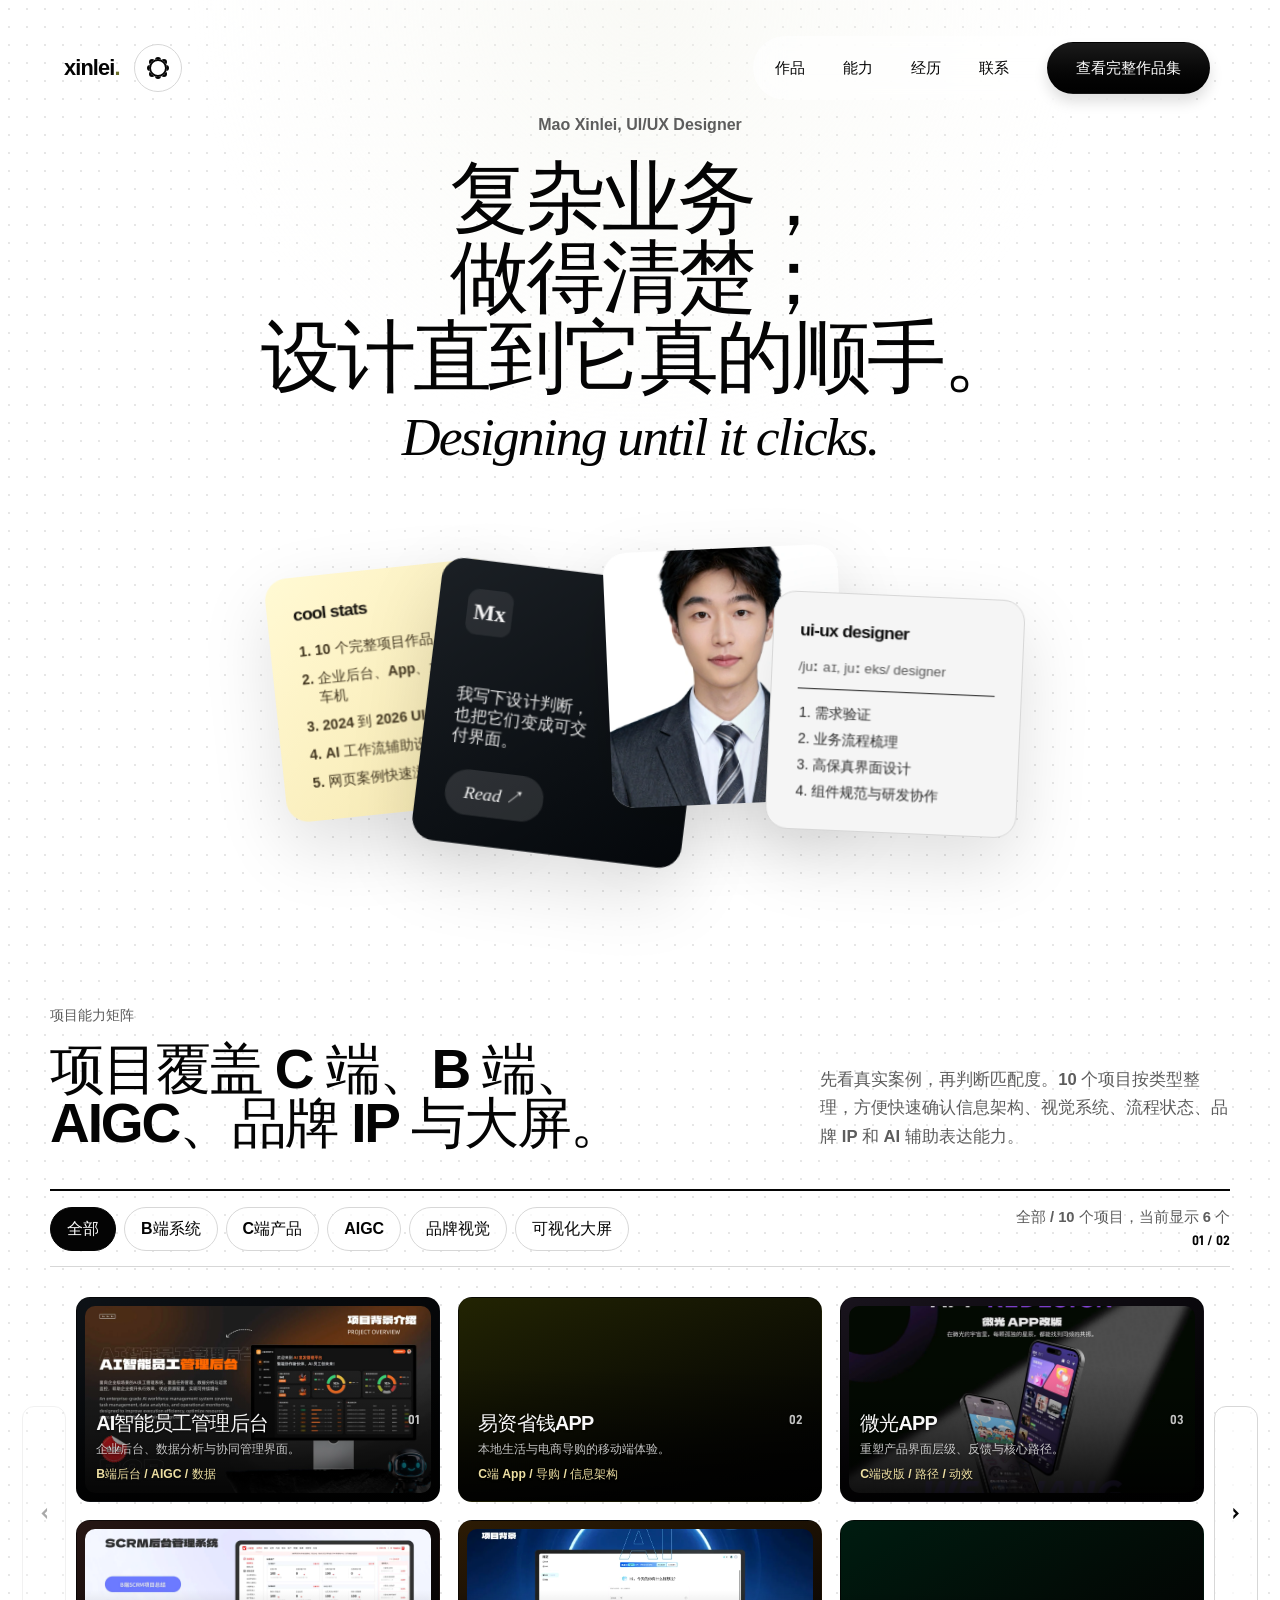
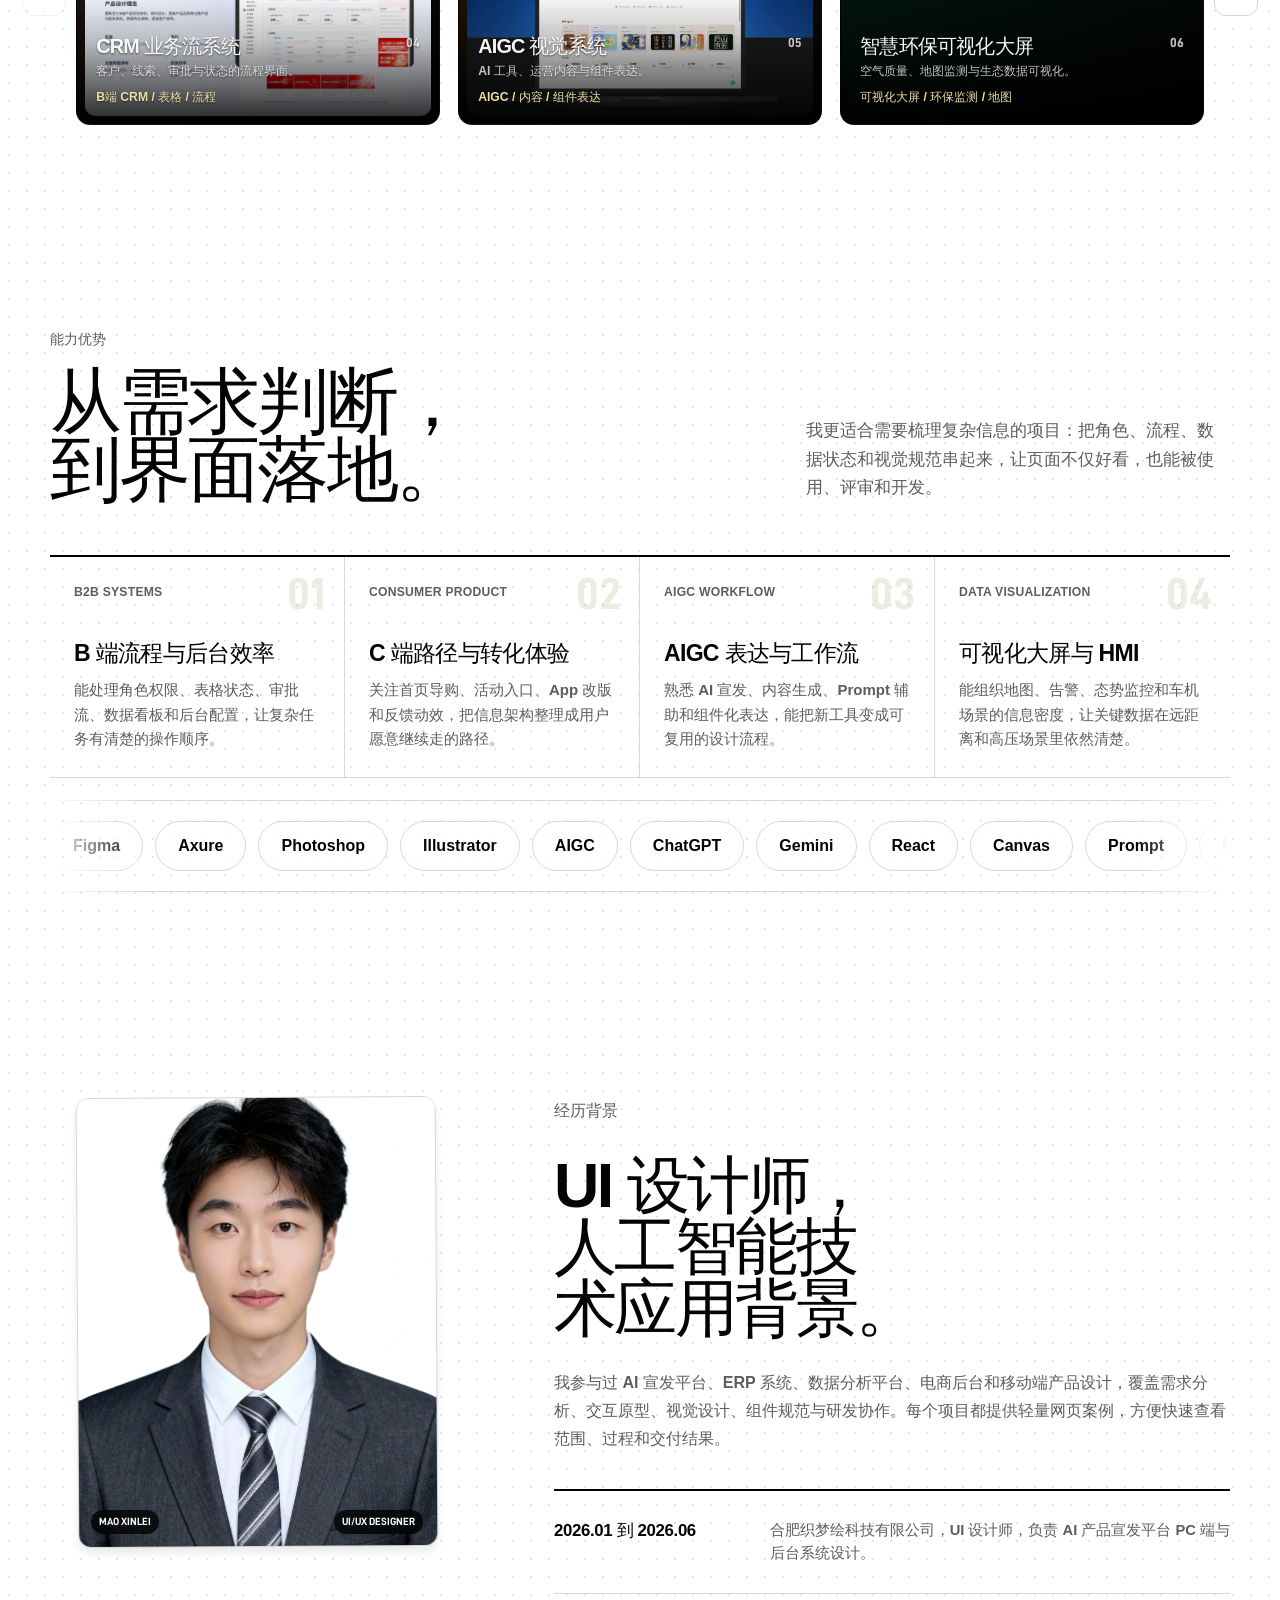
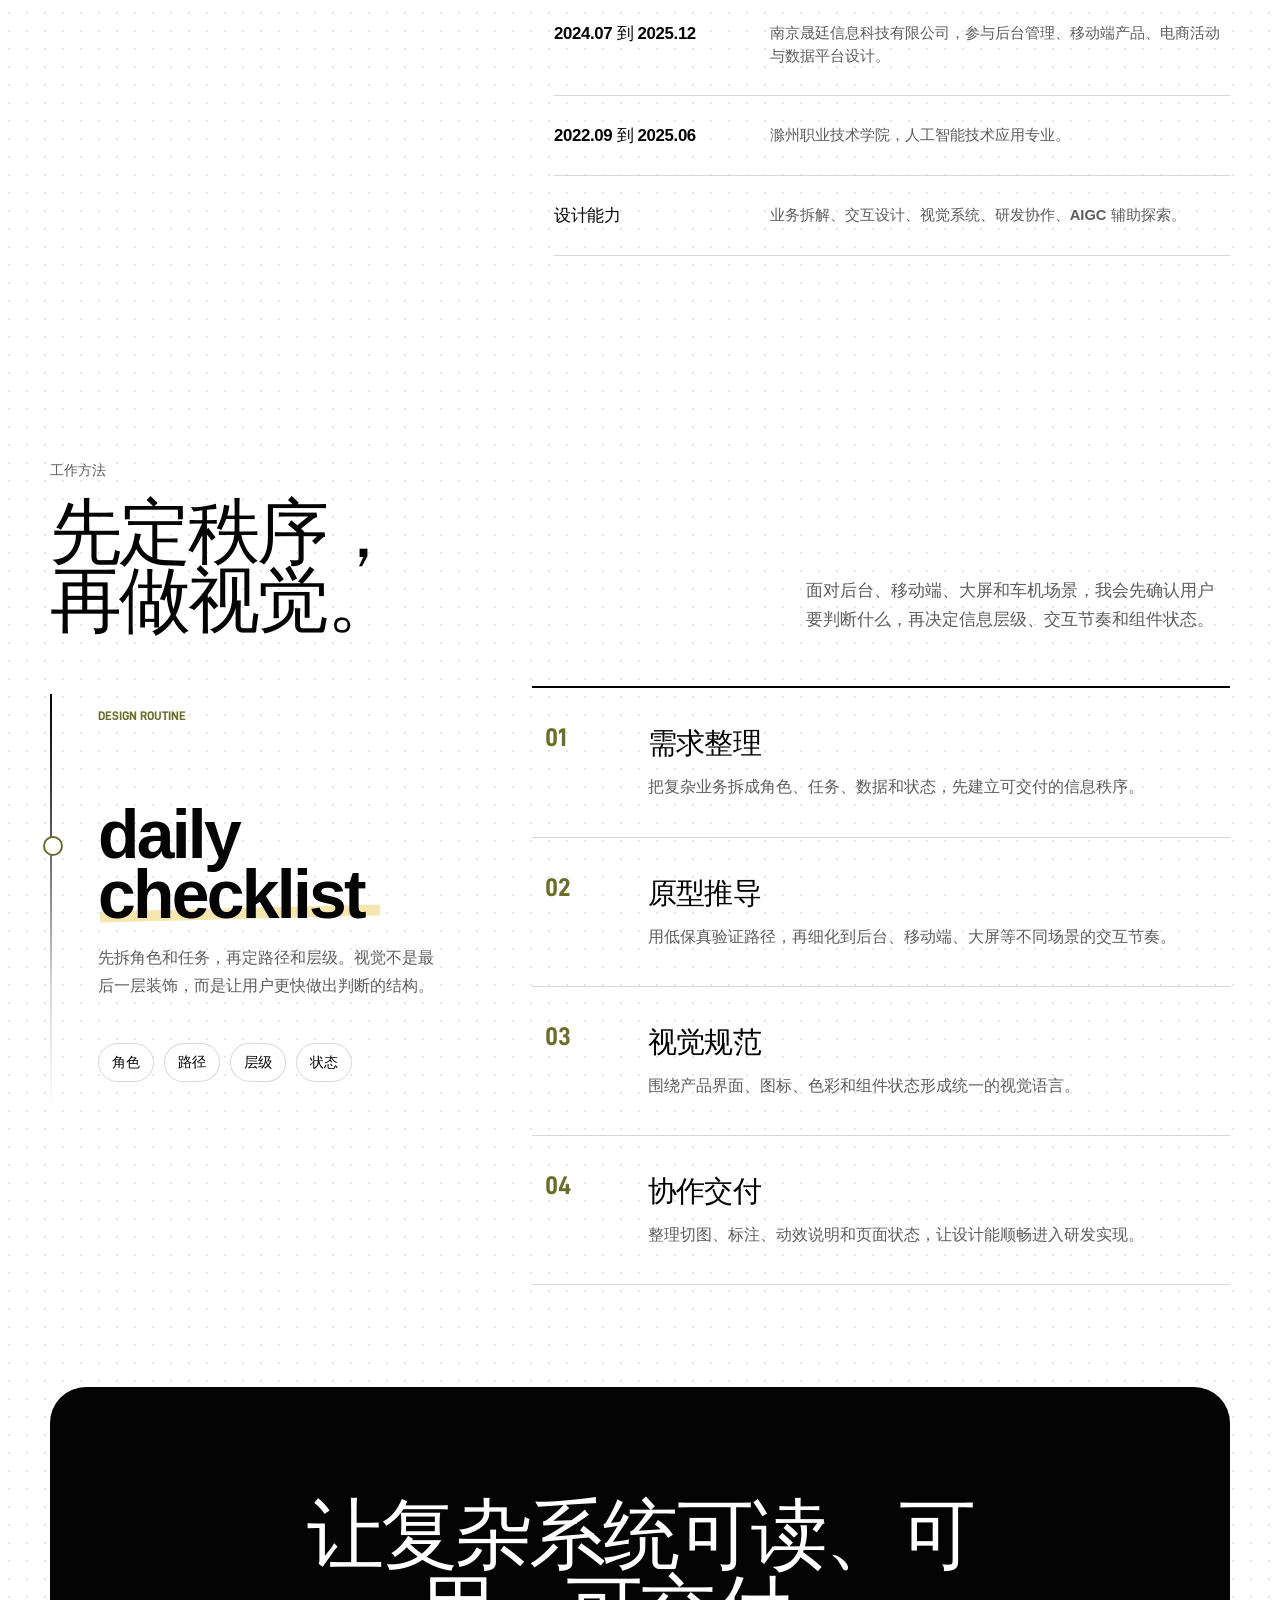
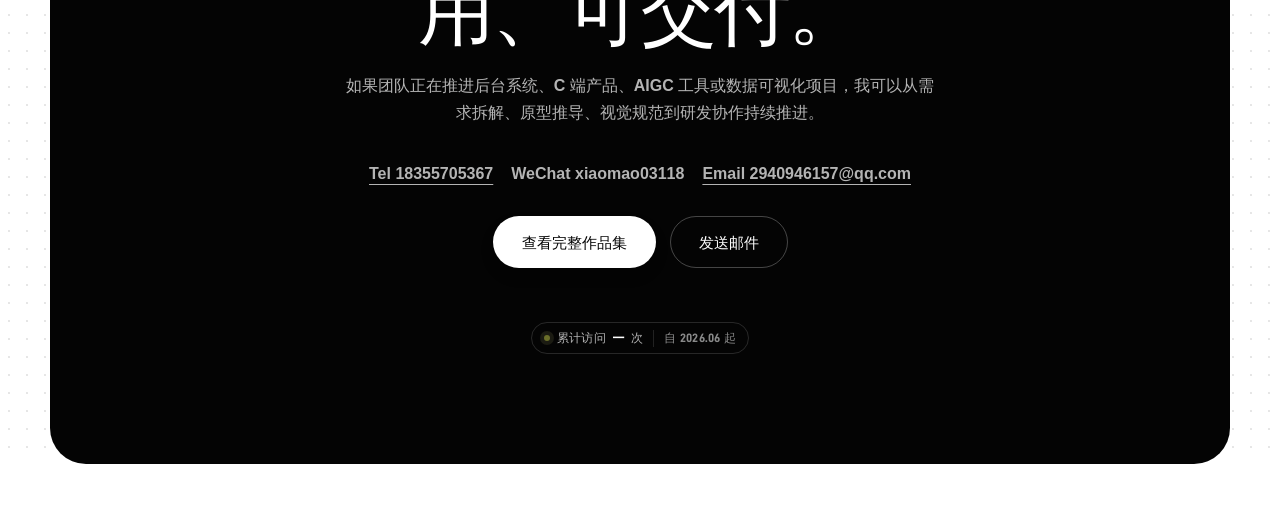
==== commit 3b7449d8: "清理冗余资源并优化作品集交互与响应式体验" ====
--- a/index.html
+++ b/index.html
@@ -4,13 +4,15 @@
     <meta charset="UTF-8" />
     <meta name="viewport" content="width=device-width, initial-scale=1.0" />
     <meta name="description" content="毛鑫磊 UI/UX 设计师作品集，覆盖 B 端系统、C 端产品、AIGC 与可视化大屏项目。" />
+    <script src="./assets/theme-init.js"></script>
+    <link rel="preload" href="./assets/profile-photo.webp" as="image" type="image/webp" fetchpriority="high" />
     <link rel="icon" href="./assets/favicon/favicon.svg" type="image/svg+xml" />
     <link rel="icon" href="./assets/favicon/favicon-32x32.png" type="image/png" sizes="32x32" />
     <link rel="icon" href="./assets/favicon/favicon-16x16.png" type="image/png" sizes="16x16" />
     <link rel="apple-touch-icon" href="./assets/favicon/apple-touch-icon.png" sizes="180x180" />
     <title>毛鑫磊 | UI/UX 作品集</title>
-    <script type="module" crossorigin src="./assets/index-CgzpuPUC.js"></script>
-    <link rel="stylesheet" crossorigin href="./assets/index-Bhw4fwlD.css">
+    <script type="module" crossorigin src="./assets/index-dBaLu4QV.js"></script>
+    <link rel="stylesheet" crossorigin href="./assets/index-C_PLsx2k.css">
   </head>
   <body>
     <div id="root"></div>
--- a/assets/index-C_PLsx2k.css
+++ b/assets/index-C_PLsx2k.css
@@ -0,0 +1 @@
+@font-face{font-family:PortfolioDIN;src:url(./D-DIN-Bold-Bzmc2g8M.otf)format("opentype");font-weight:700;font-display:swap}:root{--bg:oklch(100% 0 0);--ink:oklch(10.5% 0 0);--muted:oklch(48% 0 0);--soft:oklch(95% 0 0);--line:oklch(88% 0 0);--dot:oklch(78% 0 0/.34);--ambient:oklch(96% .012 110/.42);--paper:oklch(92.5% .074 96);--paper-deep:oklch(80% .09 88);--primary:oklch(52% .092 112);--accent:oklch(18% .012 250);--nav-bg:oklch(100% 0 0/.58);--control-bg:oklch(100% 0 0/.72);--button-bg:linear-gradient(180deg, oklch(22% 0 0), oklch(6% 0 0));--button-ink:var(--bg);--button-border:oklch(0% 0 0/.12);--contact-bg:var(--ink);--contact-ink:var(--bg);--contact-muted:oklch(100% 0 0/.7);--project-card-ink:oklch(98% 0 0);--project-card-muted:oklch(100% 0 0/.76);--project-card-accent:oklch(90% .08 96);--shadow:0 26px 70px oklch(0% 0 0/.13);--radius-xl:36px;--radius-lg:26px;--radius-md:18px;--ease:cubic-bezier(.16, 1, .3, 1);--sans:"Alibaba PuHuiTi", "AlibabaPuHui", "HarmonyOS Sans SC", "PingFang SC", "Microsoft YaHei", sans-serif;--serif:Georgia, "Times New Roman", serif;--num:"PortfolioDIN", "AlibabaPuHui", sans-serif}:root[data-theme=dark]{--bg:oklch(13% .012 250);--ink:oklch(96% 0 0);--muted:oklch(72% .006 250);--soft:oklch(20% .012 250);--line:oklch(34% .012 250);--dot:oklch(56% .014 250/.32);--ambient:oklch(24% .034 112/.34);--paper:oklch(79% .08 94);--paper-deep:oklch(63% .075 92);--primary:oklch(78% .1 112);--accent:oklch(72% .03 252);--nav-bg:oklch(19% .012 250/.68);--control-bg:oklch(18% .012 250/.76);--button-bg:linear-gradient(180deg, oklch(96% 0 0), oklch(82% 0 0));--button-ink:oklch(10% 0 0);--button-border:oklch(100% 0 0/.14);--contact-bg:oklch(19% .012 250);--contact-ink:var(--ink);--contact-muted:oklch(78% .006 250);--shadow:0 26px 70px oklch(0% 0 0/.36)}*{box-sizing:border-box}html{scroll-behavior:smooth;background:var(--bg)}body{min-height:100%;color:var(--ink);font-family:var(--sans);font-synthesis:none;text-rendering:optimizelegibility;background:radial-gradient(circle at 50% 0%, var(--ambient), transparent 28rem), radial-gradient(var(--dot) 1.1px, transparent 1.1px) 0 0 / 18px 18px, var(--bg);transition:background-color .32s var(--ease), color .32s var(--ease);margin:0;overflow-x:hidden}body::selection{background:var(--ink);color:var(--bg)}a{color:inherit;text-decoration:none}a:focus-visible,button:focus-visible,[role=link]:focus-visible{outline:2px solid var(--primary);outline-offset:5px}img{max-width:100%;display:block}button{font:inherit}.site-header{z-index:40;pointer-events:none;justify-content:space-between;align-items:center;padding:clamp(22px,3vw,36px) clamp(22px,5vw,64px);display:flex;position:fixed;top:0;left:0;right:0}.header-left,.brand,.theme-toggle,.nav,.resume-link,.mobile-menu-toggle,.mobile-menu{pointer-events:auto}.header-left{align-items:center;gap:14px;display:inline-flex}.brand{letter-spacing:-.04em;font-size:clamp(1.15rem,1.7vw,1.55rem);font-weight:800}.brand span{color:var(--primary)}.theme-toggle{border:1px solid var(--line);background:var(--control-bg);width:48px;height:48px;color:var(--ink);cursor:pointer;-webkit-backdrop-filter:blur(12px);backdrop-filter:blur(12px);transition:transform .24s var(--ease), box-shadow .24s var(--ease), background-color .32s var(--ease), border-color .32s var(--ease), color .32s var(--ease);border-radius:999px;place-items:center;display:grid;position:relative;box-shadow:inset 0 0 0 1px oklch(100% 0 0/.18)}.theme-toggle:hover{transform:translateY(-1px);box-shadow:inset 0 0 0 1px oklch(100% 0 0/.22),0 8px 18px oklch(0% 0 0/.08)}.theme-toggle:active{transform:translateY(0)scale(.98)}.theme-icon{transform-origin:50%;width:18px;height:18px;transition:opacity .26s var(--ease), transform .36s var(--ease);position:absolute;top:50%;left:50%;transform:translate(-50%,-50%)}.theme-sun{border:2px solid;border-radius:50%;box-shadow:0 -8px 0 -6px,0 8px 0 -6px,8px 0 0 -6px,-8px 0 0 -6px,6px 6px 0 -6px,-6px -6px 0 -6px,6px -6px 0 -6px,-6px 6px 0 -6px}.theme-moon{opacity:0;background:currentColor;border-radius:50%;width:20px;height:20px;transform:translate(calc(-50% - 1px),-50%)rotate(-18deg)scale(.72)}.theme-moon:after{content:"";background:var(--control-bg);width:16px;height:16px;box-shadow:0 0 0 1px var(--control-bg);border-radius:50%;position:absolute;top:1px;right:-1px}:root[data-theme=dark] .theme-moon:after{background:oklch(18% .012 250);box-shadow:0 0 0 1px oklch(18% .012 250)}:root[data-theme=dark] .theme-sun{opacity:0;transform:translate(-50%,-50%)rotate(24deg)scale(.72)}:root[data-theme=dark] .theme-moon{opacity:1;transform:translate(calc(-50% - 1px),-50%)rotate(0)scale(1)}.nav{background:var(--nav-bg);-webkit-backdrop-filter:blur(14px);backdrop-filter:blur(14px);font-family:var(--sans);transition:background-color .32s var(--ease);border-radius:999px;align-items:center;gap:clamp(18px,3vw,38px);padding:6px 6px 6px 22px;display:flex}.nav a:not(.resume-link){color:var(--ink);font-size:.96rem;font-weight:600;position:relative}.nav a:not(.resume-link):after{content:"";transform-origin:100%;height:1px;transition:transform .24s var(--ease);background:currentColor;position:absolute;bottom:-7px;left:0;right:0;transform:scaleX(0)}.nav a:not(.resume-link):hover:after,.nav a:not(.resume-link):focus-visible:after{transform-origin:0;transform:scaleX(1)}.resume-link,.button{border:1px solid var(--button-border);background:var(--button-bg);min-height:52px;color:var(--button-ink);font-weight:800;font-family:var(--sans);transition:transform .22s var(--ease), box-shadow .22s var(--ease);border-radius:999px;justify-content:center;align-items:center;padding:0 28px;display:inline-flex;box-shadow:0 8px 14px oklch(0% 0 0/.13)}.button.light{background:var(--control-bg);color:var(--ink)}.resume-link:hover,.button:hover{box-shadow:0 10px 20px oklch(0% 0 0/.16)}.portfolio-link{font-family:var(--sans);letter-spacing:0;font-size:.96rem;font-weight:800;line-height:1}.mobile-menu-toggle,.mobile-menu{display:none}.mobile-menu-toggle{border:1px solid var(--line);background:var(--control-bg);width:44px;height:44px;color:var(--ink);cursor:pointer;transition:transform .22s var(--ease), border-color .22s var(--ease), background-color .32s var(--ease);border-radius:999px;padding:0;position:relative}.mobile-menu-toggle:active{transform:scale(.96)}.mobile-menu-toggle span{transform-origin:50%;width:18px;height:1.5px;transition:top .3s var(--ease), opacity .18s var(--ease), transform .3s var(--ease);background:currentColor;border-radius:999px;position:absolute;left:50%;transform:translate(-50%)}.mobile-menu-toggle span:first-child{top:14px}.mobile-menu-toggle span:nth-child(2){top:21px}.mobile-menu-toggle span:nth-child(3){top:28px}.mobile-menu-toggle.is-open span:first-child{top:21px;transform:translate(-50%)rotate(45deg)}.mobile-menu-toggle.is-open span:nth-child(2){opacity:0;transform:translate(-50%)scaleX(.35)}.mobile-menu-toggle.is-open span:nth-child(3){top:21px;transform:translate(-50%)rotate(-45deg)}main{position:relative}section[id]{scroll-margin-top:96px}.hero{place-items:center;min-height:100svh;padding:116px 24px 64px;display:grid;position:relative}.hero-inner{text-align:center;width:min(1020px,100%)}.hero-kicker{color:var(--muted);margin:0 0 24px;font-size:1rem;font-weight:600}.hero-title{letter-spacing:-.04em;text-wrap:balance;max-width:980px;margin:0 auto;font-size:clamp(2.85rem,6.2vw,6rem);font-weight:800;line-height:1}.hero-title span{display:block}.hero-script{font-family:var(--serif);letter-spacing:-.035em;margin-top:10px;font-size:clamp(2rem,4.2vw,4.3rem);font-style:italic;font-weight:400;display:block}.desk-cards{perspective:1200px;width:min(780px,88vw);min-height:300px;transform-style:preserve-3d;margin:clamp(52px,7vw,72px) auto 0;position:relative}.paper-card{min-height:220px;box-shadow:var(--shadow);opacity:1;transform:translate3d(-50%, -50%, 0) translate3d(var(--card-x,0px), var(--card-y,0px), var(--card-z,0px)) rotate(var(--card-r,0deg)) scale(1);transform-origin:50%;transform-style:preserve-3d;transition:box-shadow .28s var(--ease);will-change:transform;border-radius:22px;position:absolute;top:50%;left:50%}.paper-card:hover{box-shadow:0 34px 90px oklch(0% 0 0/.18)}.note-card{z-index:1;background:linear-gradient(135deg, oklch(98% .05 98), var(--paper)), var(--paper);color:oklch(18% .012 84);--card-x:-250px;--card-y:0px;--card-r:-6deg;text-align:left;width:230px;padding:28px 26px}.note-card h2,.dictionary h2{letter-spacing:-.04em;margin:0 0 18px;font-size:1.08rem;font-weight:800;line-height:1.1}.note-card ol{color:oklch(34% .04 84);gap:9px;margin:0;padding-left:18px;font-size:.88rem;font-weight:600;line-height:1.35;display:grid}.blog-card{z-index:3;background:linear-gradient(145deg, oklch(24% .012 250), oklch(13% .01 250)), var(--accent);color:oklch(97% 0 0);--card-x:-76px;--card-y:22px;--card-z:42px;--card-r:7deg;text-align:left;width:260px;padding:28px}.blog-card .mark{aspect-ratio:1;width:44px;font-family:var(--serif);background:oklch(100% 0 0/.08);border-radius:11px;place-items:center;margin-bottom:48px;font-size:1.35rem;font-weight:700;display:grid}.blog-card p{color:oklch(94% 0 0);max-width:16ch;margin:0 0 22px;font-size:1rem;font-weight:800;line-height:1.24}.pill-read{min-height:44px;font-family:var(--serif);background:oklch(100% 0 0/.12);border-radius:999px;align-items:center;gap:10px;padding:0 18px;font-size:1.1rem;font-style:italic;display:inline-flex}.photo-card{z-index:2;background:var(--soft);--card-x:84px;--card-y:-14px;--card-z:18px;--card-r:-2.5deg;width:230px;overflow:hidden}.photo-card img{object-fit:cover;filter:none;width:100%;height:250px}.dictionary{z-index:1;border:1px solid var(--line);color:oklch(16% 0 0);--card-x:256px;--card-y:24px;--card-r:2.5deg;text-align:left;background:oklch(97% 0 0);width:250px;padding:28px 26px}.dictionary .phonetic{color:oklch(45% 0 0);border-bottom:1px solid oklch(20% 0 0);margin-bottom:14px;padding-bottom:12px;font-size:.85rem;display:block}.dictionary ol{color:oklch(28% 0 0);gap:7px;margin:0;padding-left:18px;font-size:.88rem;line-height:1.35;display:grid}.section{width:min(1180px,100% - 44px);margin:0 auto;padding:clamp(72px,8vw,110px) 0}.section-head{grid-template-columns:minmax(0,.8fr) minmax(260px,.5fr);align-items:end;gap:clamp(30px,6vw,88px);margin-bottom:clamp(30px,4.5vw,52px);display:grid}.eyebrow{color:var(--muted);margin:0 0 18px;font-size:.9rem;font-weight:800}.section-title{letter-spacing:-.04em;text-wrap:balance;margin:0;font-size:clamp(2.45rem,5.6vw,5.9rem);font-weight:800;line-height:.95}.section-copy{max-width:38rem;color:var(--muted);text-wrap:pretty;margin:0;font-size:clamp(1rem,1.3vw,1.2rem);font-weight:600;line-height:1.72}.check-grid{grid-template-columns:minmax(250px,.72fr) minmax(0,1.28fr);align-items:start;gap:clamp(38px,7vw,104px);display:grid}.check-note{min-height:clamp(330px,34vw,460px);transform:translate3d(var(--float-x,0px), var(--float-y,0px), 0) rotate(var(--float-r,0deg));will-change:transform;background:0 0;padding:clamp(14px,2vw,24px) 0 clamp(18px,3vw,34px) clamp(28px,4vw,48px);position:sticky;top:120px}.check-note:before{content:"";background:linear-gradient(180deg, var(--ink), var(--line) 70%, transparent);width:2px;position:absolute;top:8px;bottom:8px;left:0}.check-note:after{content:"";border:2px solid var(--primary);background:var(--bg);border-radius:50%;width:16px;height:16px;position:absolute;top:clamp(92px,12vw,150px);left:-7px}.note-label{color:var(--primary);font-family:var(--num);margin-bottom:clamp(40px,7vw,82px);font-size:.78rem;font-weight:800;display:block}.check-note h3{isolation:isolate;letter-spacing:-.04em;text-wrap:balance;width:min-content;margin:0 0 20px;font-size:clamp(3.1rem,5.3vw,5.7rem);line-height:.88;position:relative}.check-note h3:after{content:"";background:var(--paper);z-index:-1;height:.16em;position:absolute;bottom:.08em;left:2px;right:-16px;transform:rotate(-1.4deg)}.check-note p{max-width:28rem;color:var(--muted);margin:0;font-weight:600;line-height:1.7}.check-points{flex-wrap:wrap;gap:10px;max-width:31rem;margin:clamp(26px,4vw,44px) 0 0;padding:0;list-style:none;display:flex}.check-points li{border:1px solid var(--line);background:var(--control-bg);color:var(--ink);transition:transform .28s var(--ease), background-color .28s var(--ease);border-radius:999px;padding:9px 13px;font-size:.9rem;font-weight:800}.check-points li:nth-child(2){transform:rotate(-1.5deg)}.check-points li:nth-child(3){transform:rotate(1.2deg)}.check-note:hover .check-points li{background:var(--paper)}.method-list{border-top:2px solid var(--ink);gap:0;display:grid}.method-row{border-bottom:1px solid var(--line);transform:translate3d(var(--row-x,0px), 0, 0);transition:background-color .24s var(--ease), transform .36s var(--ease);grid-template-columns:70px minmax(0,1fr);gap:clamp(18px,2.6vw,34px);padding:clamp(24px,3vw,36px) clamp(4px,1vw,14px);display:grid;position:relative}.method-row:before{content:"";background:var(--primary);opacity:0;width:8px;height:8px;transition:opacity .22s var(--ease), transform .22s var(--ease);border-radius:50%;position:absolute;top:clamp(30px,3.2vw,42px);left:-22px;transform:scale(.5)}.method-row:hover{--row-x:8px;background:linear-gradient(90deg,oklch(96.5% .012 96/.72),#0000 78%)}:root[data-theme=dark] .method-row:hover{background:linear-gradient(90deg,oklch(24% .015 250/.82),#0000 78%)}.method-row:hover:before{opacity:1;transform:scale(1)}.method-row .num{color:var(--primary);font-family:var(--num);transition:transform .36s var(--ease);font-size:clamp(1.35rem,2vw,1.85rem);display:inline-block}.method-row:hover .num{transform:translate(3px)}.method-row h3{letter-spacing:-.03em;margin:0 0 9px;font-size:clamp(1.45rem,2.25vw,2.3rem)}.method-row p{max-width:52rem;color:var(--muted);margin:0;font-weight:600;line-height:1.7}#work .section-head{grid-template-columns:minmax(0,.88fr) minmax(320px,.52fr);margin-bottom:clamp(24px,3vw,38px)}#work .section-title{letter-spacing:-.038em;max-width:18ch;font-size:clamp(2.65rem,4.3vw,4.75rem);line-height:.98}.project-title-line{white-space:nowrap;display:block}.work-grid{grid-template-columns:repeat(12,1fr);gap:clamp(18px,2.4vw,30px);display:grid}.work-card{border:1px solid var(--line);border-radius:var(--radius-xl);background:var(--soft);grid-column:span 6;min-height:clamp(430px,46vw,640px);position:relative;overflow:hidden;transform:translateZ(0);box-shadow:0 14px 48px oklch(0% 0 0/.08)}.work-card:nth-child(3n+1){grid-column:span 7}.work-card:nth-child(3n+2){grid-column:span 5}.work-card:after{content:"";opacity:.82;pointer-events:none;background:linear-gradient(#0000 28%,oklch(0% 0 0/.72));position:absolute;inset:0}.work-card img{width:100%;height:100%;min-height:inherit;object-fit:cover;transition:transform .8s var(--ease), filter .8s var(--ease)}.work-card:hover img{filter:saturate(1.08)contrast(1.05);transform:scale(1.055)}.work-meta{z-index:2;color:var(--bg);position:absolute;bottom:clamp(20px,3vw,36px);left:clamp(20px,3vw,36px);right:clamp(20px,3vw,36px)}.work-no{font-family:var(--num);color:oklch(88% .08 96);font-size:1rem}.work-meta h3{letter-spacing:-.04em;max-width:13ch;margin:9px 0 12px;font-size:clamp(2rem,3.5vw,4.2rem);line-height:1}.work-meta p{color:oklch(92% 0 0/.82);max-width:40rem;margin:0 0 20px;font-weight:600;line-height:1.65}.tags{flex-wrap:wrap;gap:8px;display:flex}.tag{-webkit-backdrop-filter:blur(12px);backdrop-filter:blur(12px);background:oklch(100% 0 0/.09);border:1px solid oklch(100% 0 0/.2);border-radius:999px;align-items:center;min-height:30px;padding:0 11px;font-size:.78rem;font-weight:700;display:inline-flex}.project-link{z-index:3;position:absolute;inset:0}.project-console{border-top:2px solid var(--ink);border-bottom:1px solid var(--line);grid-template-columns:minmax(0,1fr) auto;align-items:center;gap:16px 28px;width:min(1200px,100%);margin:0 auto;padding:16px 0 15px;display:grid}.project-filters{flex-wrap:wrap;gap:8px;display:flex}.project-filter{border:1px solid var(--line);background:var(--control-bg);min-height:44px;color:var(--ink);font:inherit;cursor:pointer;transition:background-color .26s var(--ease), color .26s var(--ease), border-color .26s var(--ease), transform .26s var(--ease);border-radius:999px;padding:0 16px;font-weight:800}.project-filter:hover{border-color:oklch(70% .04 100);transform:translateY(-1px)}.project-filter.is-active,.project-filter[aria-pressed=true]{background:var(--ink);border-color:var(--ink);color:var(--bg)}.project-status{color:var(--muted);justify-items:end;gap:4px;font-size:.92rem;font-weight:700;line-height:1.35;display:grid}.project-page{color:var(--ink);font-family:var(--num);font-size:.86rem}.project-stage{grid-template-columns:44px minmax(0,1180px) 44px;justify-content:center;align-items:center;gap:10px;width:min(1280px,100vw - 44px);margin:clamp(16px,2.6vw,30px) 0 0 50%;display:grid;transform:translate(-50%)}.project-nav{border:1px solid var(--line);background:var(--control-bg);width:44px;min-height:clamp(124px,18vw,210px);color:var(--ink);font-family:var(--num);cursor:pointer;transition:transform .28s var(--ease), background-color .28s var(--ease), color .28s var(--ease), opacity .28s var(--ease);border-radius:12px;font-size:1.55rem;font-weight:800}.project-nav:hover:not(:disabled){background:var(--ink);color:var(--bg);transform:translateY(-2px)}.project-nav:disabled{cursor:not-allowed;opacity:.34}.work-grid.chroma-grid{--x:50%;--y:50%;--r:260px;background:0 0;border:0;border-radius:0;grid-template-columns:repeat(3,minmax(0,1fr));gap:clamp(12px,1.4vw,18px);width:100%;margin:0;padding:0;display:grid;position:relative;overflow:visible}.work-grid.chroma-grid.is-switching{pointer-events:none}.chroma-card{aspect-ratio:16/9;background:var(--card-gradient);min-height:0;color:var(--project-card-ink);cursor:pointer;isolation:isolate;transition:border-color .3s var(--ease), transform .3s var(--ease), opacity .26s var(--ease);--mouse-x:50%;--mouse-y:50%;--spotlight-color:oklch(100% 0 0/.24);border:1px solid oklch(0% 0 0/.16);border-radius:14px;display:block;position:relative;overflow:hidden;transform:translateZ(0)}.chroma-card[hidden]{display:none}.chroma-card.is-entering{animation:projectCardIn .42s var(--ease) both;animation-delay:calc(var(--slot,0) * 36ms)}.work-grid.chroma-grid.is-switching .chroma-card:not([hidden]){opacity:.38;transform:translateY(8px)scale(.99)}.chroma-card:hover{border-color:var(--card-border);transform:translateY(-4px)}.chroma-card:focus-visible{border-color:var(--card-border);outline:2px solid var(--primary);outline-offset:4px;transform:translateY(-3px)}.chroma-card:before{content:"";z-index:2;pointer-events:none;opacity:0;background:radial-gradient(circle at var(--mouse-x) var(--mouse-y), var(--spotlight-color), transparent 68%);transition:opacity .42s var(--ease);position:absolute;inset:0}.chroma-card:hover:before{opacity:1}.chroma-card:after{content:"";z-index:1;pointer-events:none;background:linear-gradient(#0000 0%,oklch(4% 0 0/.24) 38%,oklch(2.5% 0 0/.86));height:66%;position:absolute;bottom:0;left:0;right:0}.chroma-img-wrapper{z-index:1;padding:8px;position:absolute;inset:0}.chroma-img-wrapper img{object-fit:cover;filter:saturate(1.04)contrast(1.02);width:100%;height:100%;min-height:0;transition:transform .52s var(--ease);border-radius:10px;display:block}.chroma-card:hover .chroma-img-wrapper img{transform:scale(1.045)}.chroma-badge{z-index:2;background:var(--project-card-ink);color:oklch(12% 0 0);border-radius:999px;align-items:center;min-height:28px;padding:0 10px;font-size:.76rem;font-weight:800;display:inline-flex;position:absolute;top:16px;left:16px}.chroma-info{z-index:2;color:var(--project-card-ink);font-family:var(--sans);text-shadow:0 1px 2px oklch(0% 0 0/.5);grid-template-columns:1fr auto;gap:4px 12px;padding:0;display:grid;position:absolute;bottom:clamp(12px,1.4vw,18px);left:clamp(14px,1.5vw,20px);right:clamp(14px,1.5vw,20px)}.chroma-info .name{letter-spacing:-.04em;margin:0;font-size:clamp(1.05rem,1.55vw,1.7rem);line-height:1.02}.chroma-info .handle{color:var(--project-card-muted);font-family:var(--num);white-space:nowrap;align-self:start;font-size:.82rem}.chroma-info .role{max-width:46ch;color:var(--project-card-muted);grid-column:1/-1;margin:3px 0 0;font-size:clamp(.74rem,.95vw,.86rem);font-weight:600;line-height:1.45}.chroma-info .location{color:var(--project-card-accent);grid-column:1/-1;margin-top:4px;font-size:.76rem;font-weight:800}.about-grid{grid-template-columns:minmax(360px,.76fr) minmax(0,1.24fr);align-items:start;gap:clamp(48px,7vw,96px);display:grid}.portrait{width:min(360px,100%);transform:translate3d(var(--float-x,0px), var(--float-y,0px), 0) rotate(var(--float-r,0deg));will-change:transform;isolation:isolate;background:0 0;justify-self:center;margin:0;position:sticky;top:118px;overflow:visible}.portrait-stack{aspect-ratio:4/5;border-radius:13px;width:100%;margin:0;position:relative;overflow:visible}.portrait-card{border:1px solid var(--line);background:var(--bg);will-change:transform;width:100%;height:100%;transition:transform .62s cubic-bezier(.16, 1, .3, 1), border-color .42s var(--ease), box-shadow .42s var(--ease);border-radius:13px;position:relative;overflow:hidden;box-shadow:0 6px 9px oklch(0% 0 0/.08)}.portrait-photo{transform:rotate(-.35deg)}.portrait:hover .portrait-photo{border-color:oklch(66% 0 0);transform:translateY(-4px)rotate(-.08deg);box-shadow:0 9px 12px oklch(0% 0 0/.1)}:root[data-theme=dark] .portrait-photo{border-color:oklch(100% 0 0/.16);box-shadow:0 8px 10px oklch(0% 0 0/.3)}:root[data-theme=dark] .portrait:hover .portrait-photo{border-color:oklch(100% 0 0/.34)}.portrait-caption{z-index:4;color:oklch(98% 0 0);font-family:var(--num);letter-spacing:0;pointer-events:none;flex-wrap:wrap;justify-content:space-between;gap:8px;font-size:.66rem;font-weight:800;transition:transform .62s cubic-bezier(.16,1,.3,1);display:flex;position:absolute;bottom:13px;left:14px;right:14px}.portrait:hover .portrait-caption{transform:translateY(-4px)}.portrait-caption span{-webkit-backdrop-filter:blur(8px);backdrop-filter:blur(8px);background:oklch(7% 0 0/.78);border-radius:999px;align-items:center;min-height:24px;padding:0 8px;display:inline-flex}.portrait img{object-fit:cover;filter:none;width:100%;height:100%;transition:transform .9s var(--ease);display:block}.portrait:hover .portrait-photo img{transform:scale(1.012)}.bio-panel{gap:clamp(18px,2.6vw,30px);display:grid}.bio-panel h2{letter-spacing:-.04em;text-wrap:balance;max-width:11ch;margin:0;font-size:clamp(2.55rem,4.9vw,5.2rem);line-height:.98}.bio-panel p{max-width:52rem;color:var(--muted);margin:0;font-size:clamp(1rem,1.25vw,1.12rem);font-weight:600;line-height:1.75}.facts{border-top:2px solid var(--ink);grid-template-columns:1fr;gap:0;margin-top:6px;display:grid}.fact{border-bottom:1px solid var(--line);min-height:auto;transition:background-color .26s var(--ease), transform .36s var(--ease);background:0 0;grid-template-columns:minmax(150px,.36fr) minmax(0,1fr);gap:clamp(18px,4vw,50px);padding:clamp(18px,2.2vw,28px) 0;display:grid}.fact:hover{background:linear-gradient(90deg,oklch(96.5% .012 96/.72),#0000 72%);transform:translate(4px)}:root[data-theme=dark] .fact:hover{background:linear-gradient(90deg,oklch(24% .015 250/.82),#0000 72%)}.fact strong{letter-spacing:-.02em;margin-bottom:0;font-size:1.05rem;display:block}.fact span{color:var(--muted);font-size:.92rem;font-weight:600;line-height:1.55}.skill-ledger{border-top:2px solid var(--ink);border-bottom:1px solid var(--line);grid-template-columns:repeat(4,minmax(0,1fr));gap:0;margin:clamp(18px,3vw,34px) 0 22px;display:grid}.skill-ledger-item{border-right:1px solid var(--line);min-height:178px;transition:transform .42s var(--ease), background-color .42s var(--ease), border-color .42s var(--ease);padding:clamp(18px,2vw,26px) clamp(16px,2vw,24px);position:relative;overflow:hidden}.skill-ledger-item:last-child{border-right:0}.skill-ledger-item:before{content:attr(data-index);color:var(--primary);font-family:var(--num);opacity:.13;transition:opacity .42s var(--ease), transform .42s var(--ease);font-size:clamp(2.2rem,3.5vw,4.8rem);line-height:1;position:absolute;top:16px;right:18px}.skill-ledger-item:hover{background:oklch(96.5% .012 96/.62);transform:translateY(-2px)}:root[data-theme=dark] .skill-ledger-item:hover{background:oklch(22% .016 250/.78)}.skill-ledger-item:hover:before{opacity:.26;transform:translateY(-5px)rotate(-2deg)}.skill-ledger-item span{color:var(--muted);letter-spacing:.02em;text-transform:uppercase;margin-bottom:42px;font-size:.76rem;font-weight:800;display:inline-block}.skill-ledger-item h3{z-index:1;letter-spacing:-.03em;margin:0 0 12px;font-size:clamp(1.35rem,1.8vw,2rem);line-height:1.08;position:relative}.skill-ledger-item p{z-index:1;color:var(--muted);margin:0;font-size:.94rem;font-weight:600;line-height:1.62;position:relative}.marquee{border-block:1px solid var(--line);padding:20px 0;display:flex;overflow:hidden;-webkit-mask-image:linear-gradient(90deg,#0000,#000 8% 92%,#0000);mask-image:linear-gradient(90deg,#0000,#000 8% 92%,#0000)}.marquee-track{gap:12px;min-width:max-content;animation:24s linear infinite marquee;display:flex}.marquee-group{gap:12px;display:flex}.marquee:hover .marquee-track{animation-play-state:paused}.skill-pill{border:1px solid var(--line);background:var(--control-bg);min-height:50px;color:var(--ink);border-radius:999px;align-items:center;padding:0 22px;font-weight:800;display:inline-flex}.contact{background:var(--contact-bg);width:min(1180px,100% - 44px);color:var(--contact-ink);text-align:center;border-radius:clamp(20px,3vw,36px);margin:0 auto clamp(36px,5vw,70px);padding:clamp(50px,9vw,110px)}.contact h2{letter-spacing:-.04em;max-width:760px;margin:0 auto 24px;font-size:clamp(2.6rem,6vw,6rem);line-height:.98}.contact p{max-width:600px;color:var(--contact-muted);margin:0 auto 34px;font-weight:600;line-height:1.7}.contact-actions{flex-wrap:wrap;justify-content:center;gap:14px;display:flex}.contact-actions .button{font-family:var(--sans);letter-spacing:0;font-size:.96rem;font-weight:800;line-height:1}.contact .button.light{background:var(--contact-ink);color:var(--contact-bg);border-color:#0000}.contact .button:not(.light){color:var(--contact-ink);box-shadow:none;background:0 0;border-color:oklch(100% 0 0/.26)}.contact .button:not(.light):hover{box-shadow:none;background:oklch(100% 0 0/.08)}.contact-lines{color:var(--contact-muted);flex-wrap:wrap;justify-content:center;gap:10px 18px;margin:0 0 28px;font-weight:700;display:flex}.contact-lines a,.contact-lines span{align-items:center;min-height:28px;display:inline-flex}.contact-lines a{text-underline-offset:5px;transition:color .22s var(--ease);text-decoration:underline;text-decoration-thickness:1px}.contact-lines a:hover{color:var(--contact-ink)}.visitor-counter{width:fit-content;min-height:32px;color:var(--contact-muted);font-family:var(--num);letter-spacing:.02em;border:1px solid oklch(100% 0 0/.14);border-radius:999px;align-items:center;gap:7px;margin:clamp(34px,5vw,54px) auto 0;padding:0 12px;font-size:.76rem;font-weight:700;display:flex}.visitor-counter strong{color:var(--contact-ink);font-size:.84rem}.visitor-counter-dot{background:var(--primary);border-radius:50%;width:6px;height:6px;box-shadow:0 0 0 4px oklch(78% .1 112/.12)}.visitor-counter-since{opacity:.76;border-left:1px solid oklch(100% 0 0/.16);margin-left:3px;padding-left:10px}.reveal{opacity:1;transform:none}.reveal.is-visible{animation:sectionSettle .46s var(--ease) both}.hero-inner>*{animation:heroIn .64s both var(--ease)}.hero-title{animation-delay:.12s}.hero-script{animation-delay:.18s}.paper-card{animation:none}.note-card{animation-delay:.42s}.blog-card{animation-delay:.5s}.photo-card{animation-delay:.56s}.dictionary{animation-delay:.62s}@keyframes heroIn{0%{opacity:0;transform:translateY(26px)}to{opacity:1;transform:translateY(0)}}@keyframes bounceCardIn{0%{opacity:0;transform:translate3d(-50%, -50%, 0) translate3d(calc(var(--card-x,0px) * .32), calc(var(--card-y,0px) + 48px), var(--card-z,0px)) rotate(0deg) scale(0)}64%{opacity:1;transform:translate3d(-50%, -50%, 0) translate3d(calc(var(--card-x,0px) * 1.035), calc(var(--card-y,0px) - 8px), var(--card-z,0px)) rotate(calc(var(--card-r,0deg) * 1.06)) scale(1.055)}to{opacity:1;transform:translate3d(-50%, -50%, 0) translate3d(var(--card-x,0px), var(--card-y,0px), var(--card-z,0px)) rotate(var(--card-r,0deg)) scale(1)}}@keyframes marquee{to{transform:translate(-50%)}}@keyframes projectCardIn{0%{opacity:0;transform:translateY(14px)scale(.985)}to{opacity:1;transform:translate(0,0)scale(1)}}@keyframes sectionSettle{0%{opacity:.72;transform:translateY(18px)}to{opacity:1;transform:translate(0,0)}}@media (width<=940px){.site-header{align-items:flex-start}.nav a:not(.resume-link){display:none}.nav{padding-left:6px}#work .section-head{grid-template-columns:1fr}#work .section-title{max-width:100%;font-size:clamp(2.7rem,8vw,4.8rem)}.desk-cards{grid-template-columns:repeat(2,minmax(0,1fr));gap:16px;width:min(680px,100%);min-height:auto;margin-top:clamp(54px,7vw,72px);display:grid}.paper-card{opacity:1;width:100%;min-height:280px;animation:none;position:relative;top:auto;left:auto;right:auto;transform:none}.photo-card img{height:100%;min-height:280px}.section-head,.check-grid,.about-grid{grid-template-columns:1fr}.skill-ledger{grid-template-columns:repeat(2,minmax(0,1fr))}.skill-ledger-item:nth-child(2n){border-right:0}.skill-ledger-item{border-bottom:1px solid var(--line)}.check-note{min-height:auto;margin-bottom:12px;padding-top:6px;position:relative;top:auto}.note-label{margin-bottom:34px}.portrait{width:min(360px,100% - 24px);position:relative;top:auto}.portrait-stack{width:100%}.bio-panel h2{max-width:100%}.work-card,.work-card:nth-child(3n+1),.work-card:nth-child(3n+2){grid-column:1/-1}.work-grid.chroma-grid{grid-template-columns:repeat(2,minmax(0,1fr))}.chroma-card{aspect-ratio:16/9;min-height:0}.project-console{grid-template-columns:1fr}.project-status{justify-items:start}.project-stage{grid-template-columns:48px minmax(0,1fr) 48px;width:100%;margin-left:0;transform:none}}@media (width<=620px){body{overflow-x:hidden}section[id]{scroll-margin-top:82px}.site-header{justify-content:space-between;align-items:center;gap:12px;padding:18px 16px;display:flex}.header-left{gap:8px;min-width:0}.brand{font-size:1.15rem}.theme-toggle{width:44px;height:44px}.nav{-webkit-backdrop-filter:none;backdrop-filter:none;background:0 0;gap:0;max-width:none;padding:0}.resume-link{min-width:74px;min-height:44px;padding:0 16px;font-size:0;display:none}.mobile-menu-toggle{z-index:46;display:block;position:fixed;top:18px;right:16px}.mobile-menu{z-index:44;border:1px solid var(--line);background:var(--bg);opacity:0;visibility:hidden;pointer-events:none;transform-origin:100% 0;transition:opacity .22s var(--ease), visibility .22s var(--ease), transform .3s var(--ease), background-color .32s var(--ease), border-color .32s var(--ease);border-radius:14px;gap:0;padding:8px;display:grid;position:fixed;top:74px;left:16px;right:16px;transform:translateY(-8px)scale(.985);box-shadow:0 8px 12px oklch(0% 0 0/.1)}.mobile-menu.is-open{opacity:1;visibility:visible;pointer-events:auto;transform:translateY(0)scale(1)}.mobile-menu>a{border-bottom:1px solid var(--line);min-height:50px;color:var(--ink);align-items:center;padding:0 14px;font-weight:700;display:flex}.mobile-menu>a:not(.mobile-menu-pdf):active{background:var(--soft)}.mobile-menu>.mobile-menu-pdf{background:var(--ink);min-height:52px;color:var(--bg);border:0;border-radius:10px;justify-content:space-between;margin-top:8px}.resume-link:before{content:"作品集";font-size:.92rem}.hero{align-items:start;min-height:auto;padding:118px 16px 24px;overflow:hidden}.hero-inner{width:100%;min-width:0;max-width:100%}.hero-title{letter-spacing:-.035em;word-break:normal;overflow-wrap:anywhere;line-break:anywhere;max-width:100%;font-size:clamp(2.2rem,10.8vw,3rem)}.hero-kicker{margin-bottom:18px}.hero-script{white-space:normal;overflow-wrap:anywhere;max-width:100%;font-size:clamp(1.2rem,6.1vw,1.75rem)}.desk-cards{scroll-snap-type:x mandatory;overscroll-behavior-inline:contain;scrollbar-width:thin;grid-template-columns:none;grid-auto-columns:min(82vw,300px);grid-auto-flow:column;gap:12px;width:calc(100vw - 16px);min-width:0;max-width:calc(100vw - 16px);margin:38px 0 0;padding:0 16px 14px 0;scroll-padding-right:16px;display:grid;overflow:auto hidden}.paper-card{scroll-snap-align:start;min-height:276px}.note-card,.blog-card,.dictionary{padding:24px}.photo-card img{min-height:276px}.section{width:min(100% - 30px,1180px);padding:64px 0}.section-head{gap:22px;margin-bottom:34px}#work .section-head{margin-bottom:24px}.section-title,.bio-panel h2,.contact h2{letter-spacing:-.04em}#work .section-title{font-size:clamp(2rem,8.6vw,3.2rem)}.project-title-line{white-space:normal}.method-row{grid-template-columns:1fr;gap:10px}.method-row:before{left:-12px}.work-card{border-radius:28px;min-height:500px}.work-grid.chroma-grid{--r:190px;order:1;grid-column:1/-1;grid-template-columns:1fr}.chroma-card{border-radius:14px;min-height:0}.chroma-img-wrapper img{min-height:0}.project-console{padding-top:13px}.project-filter{min-height:44px;padding:0 13px;font-size:.9rem}.project-stage{grid-template-columns:1fr 1fr;gap:10px;width:100%;margin-left:0;transform:none}.project-nav{order:2;width:100%;min-height:48px;font-size:1.2rem}.chroma-info{bottom:11px;left:12px;right:12px}.chroma-info .role{-webkit-line-clamp:2;-webkit-box-orient:vertical;display:-webkit-box;overflow:hidden}.work-meta h3{max-width:10ch}.facts{grid-template-columns:1fr}.fact{grid-template-columns:1fr;gap:7px}.portrait{width:min(330px,100% - 32px)}.portrait-stack{width:100%}.portrait:hover .portrait-photo{transform:translateY(-2px)rotate(-.08deg)}.portrait-caption{bottom:10px;left:10px;right:10px}.skill-ledger{grid-template-columns:1fr}.skill-ledger-item{border-right:0;min-height:auto}.skill-ledger-item span{margin-bottom:26px}.marquee{padding:14px 0;overflow:visible;-webkit-mask-image:none;mask-image:none}.marquee-track{width:100%;min-width:0;animation:none}.marquee-group{flex-wrap:wrap}.marquee-group[aria-hidden=true]{display:none}.skill-pill{min-height:44px;padding:0 16px;font-size:.88rem}.contact{width:min(100% - 30px,1180px);padding:58px 22px}.visitor-counter{flex-wrap:wrap;justify-content:center;padding:7px 12px}}@media (width>=941px) and (height<=800px){.hero{min-height:auto;padding:86px 24px 20px}.hero-kicker{margin-bottom:14px}.hero-title{font-size:clamp(3.3rem,5vw,4rem)}.hero-script{margin-top:6px;font-size:clamp(2rem,3.2vw,2.8rem)}.desk-cards{min-height:280px;margin-top:34px}}@media (prefers-reduced-motion:reduce){*,:before,:after{scroll-behavior:auto!important;transition-duration:1ms!important;animation-duration:1ms!important;animation-iteration-count:1!important}.marquee-track{flex-wrap:wrap;animation:none}[data-inertia],.method-row,.portrait-photo,.portrait img{transform:none!important}}
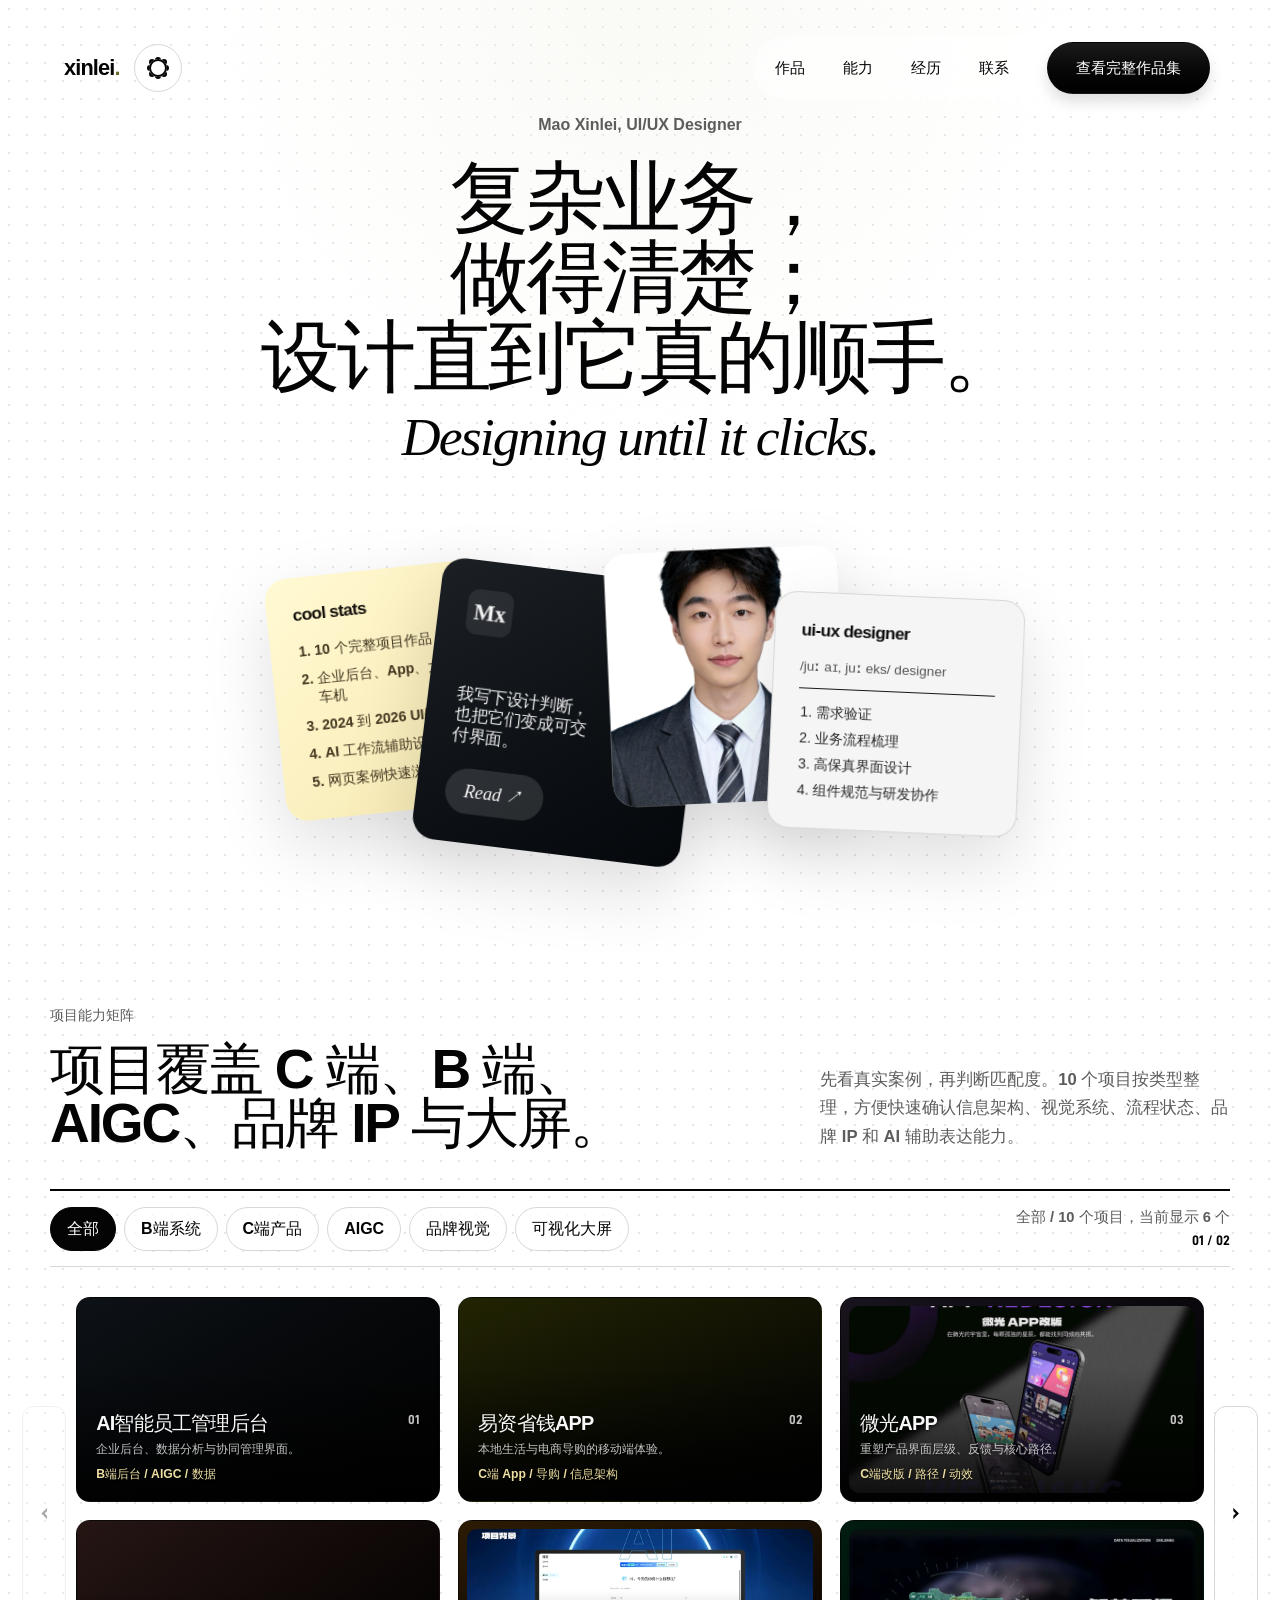
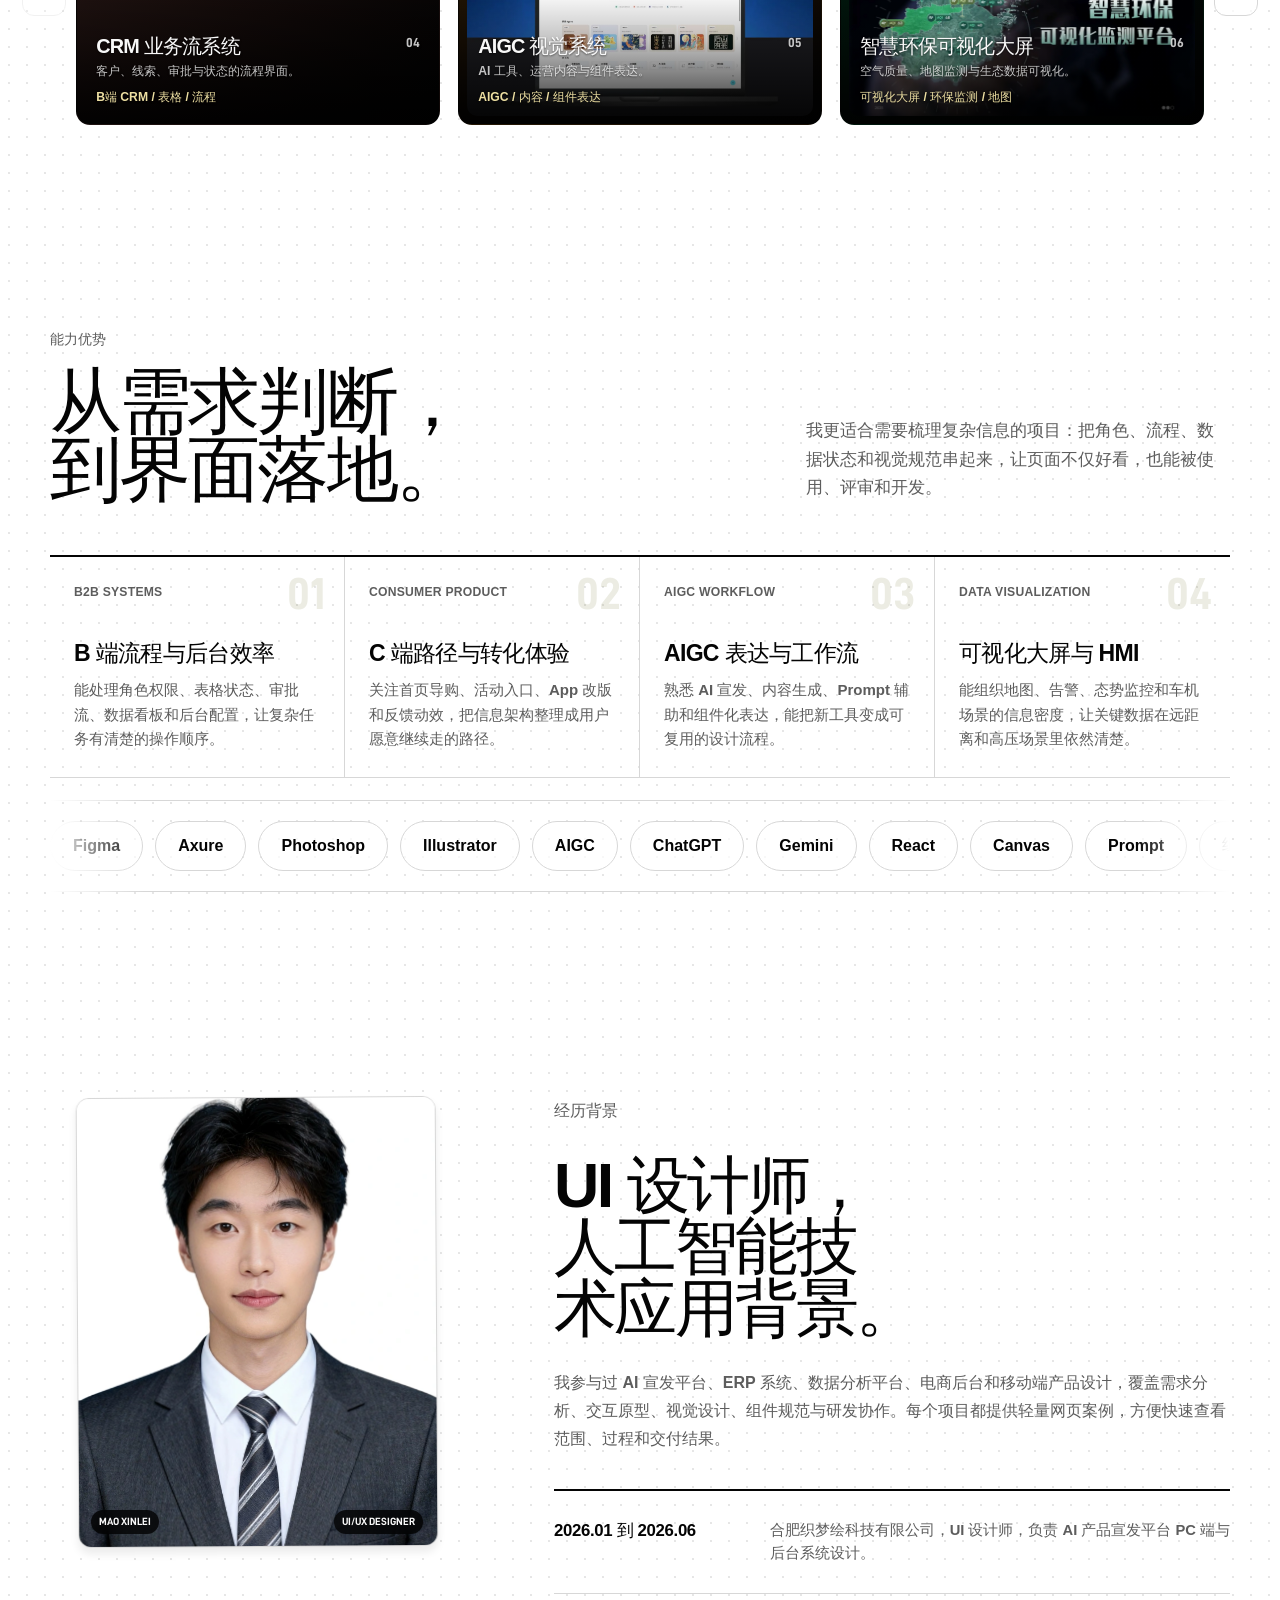
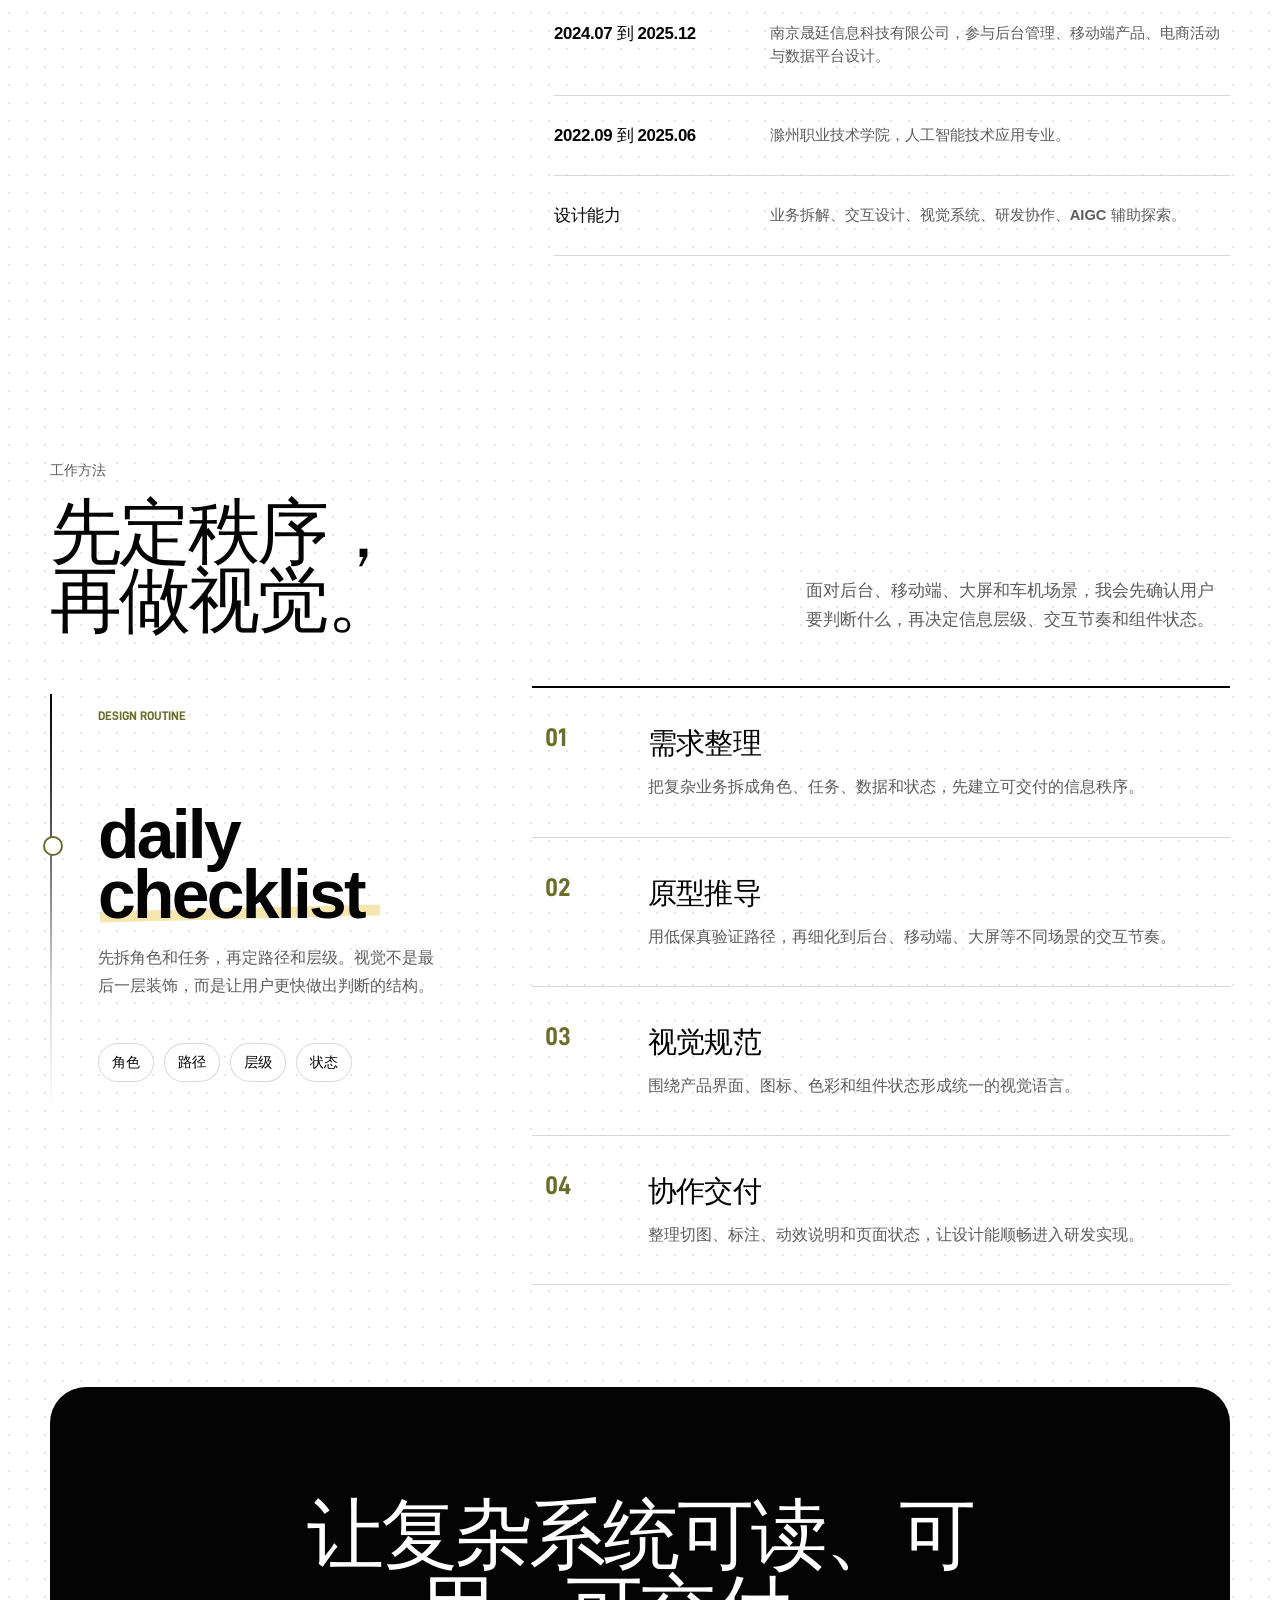
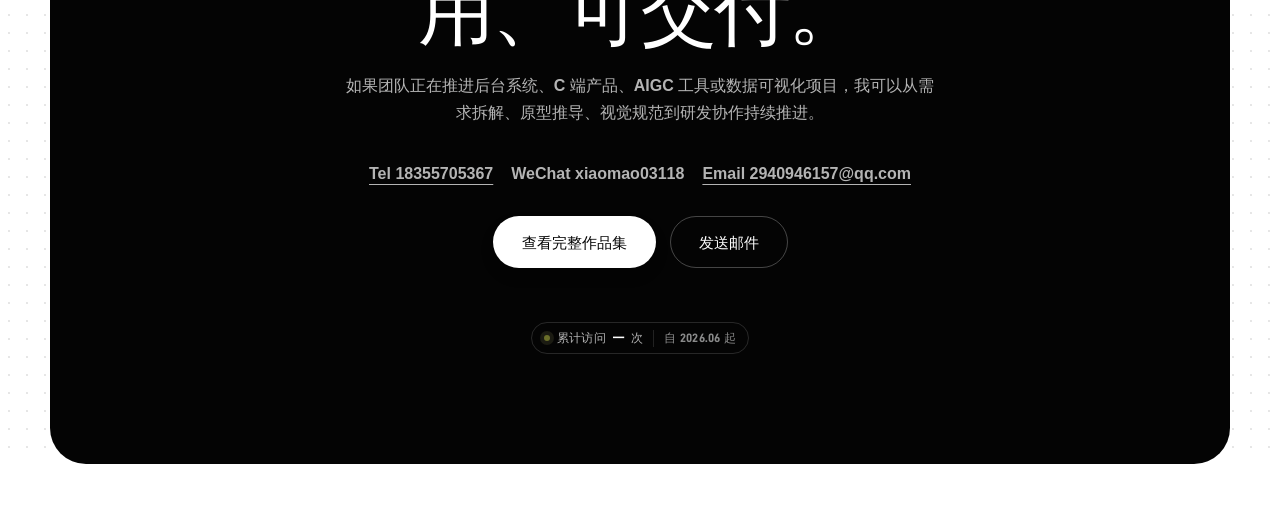
==== commit d080d273: "优化移动端工具标签循环展示" ====
--- a/index.html
+++ b/index.html
@@ -11,8 +11,8 @@
     <link rel="icon" href="./assets/favicon/favicon-16x16.png" type="image/png" sizes="16x16" />
     <link rel="apple-touch-icon" href="./assets/favicon/apple-touch-icon.png" sizes="180x180" />
     <title>毛鑫磊 | UI/UX 作品集</title>
-    <script type="module" crossorigin src="./assets/index-dBaLu4QV.js"></script>
-    <link rel="stylesheet" crossorigin href="./assets/index-C_PLsx2k.css">
+    <script type="module" crossorigin src="./assets/index-CT6SYOGN.js"></script>
+    <link rel="stylesheet" crossorigin href="./assets/index-CveeyjBB.css">
   </head>
   <body>
     <div id="root"></div>
--- a/assets/index-CveeyjBB.css
+++ b/assets/index-CveeyjBB.css
@@ -0,0 +1 @@
+@font-face{font-family:PortfolioDIN;src:url(./D-DIN-Bold-Bzmc2g8M.otf)format("opentype");font-weight:700;font-display:swap}:root{--bg:oklch(100% 0 0);--ink:oklch(10.5% 0 0);--muted:oklch(48% 0 0);--soft:oklch(95% 0 0);--line:oklch(88% 0 0);--dot:oklch(78% 0 0/.34);--ambient:oklch(96% .012 110/.42);--paper:oklch(92.5% .074 96);--paper-deep:oklch(80% .09 88);--primary:oklch(52% .092 112);--accent:oklch(18% .012 250);--nav-bg:oklch(100% 0 0/.58);--control-bg:oklch(100% 0 0/.72);--button-bg:linear-gradient(180deg, oklch(22% 0 0), oklch(6% 0 0));--button-ink:var(--bg);--button-border:oklch(0% 0 0/.12);--contact-bg:var(--ink);--contact-ink:var(--bg);--contact-muted:oklch(100% 0 0/.7);--project-card-ink:oklch(98% 0 0);--project-card-muted:oklch(100% 0 0/.76);--project-card-accent:oklch(90% .08 96);--shadow:0 26px 70px oklch(0% 0 0/.13);--radius-xl:36px;--radius-lg:26px;--radius-md:18px;--ease:cubic-bezier(.16, 1, .3, 1);--sans:"Alibaba PuHuiTi", "AlibabaPuHui", "HarmonyOS Sans SC", "PingFang SC", "Microsoft YaHei", sans-serif;--serif:Georgia, "Times New Roman", serif;--num:"PortfolioDIN", "AlibabaPuHui", sans-serif}:root[data-theme=dark]{--bg:oklch(13% .012 250);--ink:oklch(96% 0 0);--muted:oklch(72% .006 250);--soft:oklch(20% .012 250);--line:oklch(34% .012 250);--dot:oklch(56% .014 250/.32);--ambient:oklch(24% .034 112/.34);--paper:oklch(79% .08 94);--paper-deep:oklch(63% .075 92);--primary:oklch(78% .1 112);--accent:oklch(72% .03 252);--nav-bg:oklch(19% .012 250/.68);--control-bg:oklch(18% .012 250/.76);--button-bg:linear-gradient(180deg, oklch(96% 0 0), oklch(82% 0 0));--button-ink:oklch(10% 0 0);--button-border:oklch(100% 0 0/.14);--contact-bg:oklch(19% .012 250);--contact-ink:var(--ink);--contact-muted:oklch(78% .006 250);--shadow:0 26px 70px oklch(0% 0 0/.36)}*{box-sizing:border-box}html{scroll-behavior:smooth;background:var(--bg)}body{min-height:100%;color:var(--ink);font-family:var(--sans);font-synthesis:none;text-rendering:optimizelegibility;background:radial-gradient(circle at 50% 0%, var(--ambient), transparent 28rem), radial-gradient(var(--dot) 1.1px, transparent 1.1px) 0 0 / 18px 18px, var(--bg);transition:background-color .32s var(--ease), color .32s var(--ease);margin:0;overflow-x:hidden}body::selection{background:var(--ink);color:var(--bg)}a{color:inherit;text-decoration:none}a:focus-visible,button:focus-visible,[role=link]:focus-visible{outline:2px solid var(--primary);outline-offset:5px}img{max-width:100%;display:block}button{font:inherit}.site-header{z-index:40;pointer-events:none;justify-content:space-between;align-items:center;padding:clamp(22px,3vw,36px) clamp(22px,5vw,64px);display:flex;position:fixed;top:0;left:0;right:0}.header-left,.brand,.theme-toggle,.nav,.resume-link,.mobile-menu-toggle,.mobile-menu{pointer-events:auto}.header-left{align-items:center;gap:14px;display:inline-flex}.brand{letter-spacing:-.04em;font-size:clamp(1.15rem,1.7vw,1.55rem);font-weight:800}.brand span{color:var(--primary)}.theme-toggle{border:1px solid var(--line);background:var(--control-bg);width:48px;height:48px;color:var(--ink);cursor:pointer;-webkit-backdrop-filter:blur(12px);backdrop-filter:blur(12px);transition:transform .24s var(--ease), box-shadow .24s var(--ease), background-color .32s var(--ease), border-color .32s var(--ease), color .32s var(--ease);border-radius:999px;place-items:center;display:grid;position:relative;box-shadow:inset 0 0 0 1px oklch(100% 0 0/.18)}.theme-toggle:hover{transform:translateY(-1px);box-shadow:inset 0 0 0 1px oklch(100% 0 0/.22),0 8px 18px oklch(0% 0 0/.08)}.theme-toggle:active{transform:translateY(0)scale(.98)}.theme-icon{transform-origin:50%;width:18px;height:18px;transition:opacity .26s var(--ease), transform .36s var(--ease);position:absolute;top:50%;left:50%;transform:translate(-50%,-50%)}.theme-sun{border:2px solid;border-radius:50%;box-shadow:0 -8px 0 -6px,0 8px 0 -6px,8px 0 0 -6px,-8px 0 0 -6px,6px 6px 0 -6px,-6px -6px 0 -6px,6px -6px 0 -6px,-6px 6px 0 -6px}.theme-moon{opacity:0;background:currentColor;border-radius:50%;width:20px;height:20px;transform:translate(calc(-50% - 1px),-50%)rotate(-18deg)scale(.72)}.theme-moon:after{content:"";background:var(--control-bg);width:16px;height:16px;box-shadow:0 0 0 1px var(--control-bg);border-radius:50%;position:absolute;top:1px;right:-1px}:root[data-theme=dark] .theme-moon:after{background:oklch(18% .012 250);box-shadow:0 0 0 1px oklch(18% .012 250)}:root[data-theme=dark] .theme-sun{opacity:0;transform:translate(-50%,-50%)rotate(24deg)scale(.72)}:root[data-theme=dark] .theme-moon{opacity:1;transform:translate(calc(-50% - 1px),-50%)rotate(0)scale(1)}.nav{background:var(--nav-bg);-webkit-backdrop-filter:blur(14px);backdrop-filter:blur(14px);font-family:var(--sans);transition:background-color .32s var(--ease);border-radius:999px;align-items:center;gap:clamp(18px,3vw,38px);padding:6px 6px 6px 22px;display:flex}.nav a:not(.resume-link){color:var(--ink);font-size:.96rem;font-weight:600;position:relative}.nav a:not(.resume-link):after{content:"";transform-origin:100%;height:1px;transition:transform .24s var(--ease);background:currentColor;position:absolute;bottom:-7px;left:0;right:0;transform:scaleX(0)}.nav a:not(.resume-link):hover:after,.nav a:not(.resume-link):focus-visible:after{transform-origin:0;transform:scaleX(1)}.resume-link,.button{border:1px solid var(--button-border);background:var(--button-bg);min-height:52px;color:var(--button-ink);font-weight:800;font-family:var(--sans);transition:transform .22s var(--ease), box-shadow .22s var(--ease);border-radius:999px;justify-content:center;align-items:center;padding:0 28px;display:inline-flex;box-shadow:0 8px 14px oklch(0% 0 0/.13)}.button.light{background:var(--control-bg);color:var(--ink)}.resume-link:hover,.button:hover{box-shadow:0 10px 20px oklch(0% 0 0/.16)}.portfolio-link{font-family:var(--sans);letter-spacing:0;font-size:.96rem;font-weight:800;line-height:1}.mobile-menu-toggle,.mobile-menu{display:none}.mobile-menu-toggle{border:1px solid var(--line);background:var(--control-bg);width:44px;height:44px;color:var(--ink);cursor:pointer;transition:transform .22s var(--ease), border-color .22s var(--ease), background-color .32s var(--ease);border-radius:999px;padding:0;position:relative}.mobile-menu-toggle:active{transform:scale(.96)}.mobile-menu-toggle span{transform-origin:50%;width:18px;height:1.5px;transition:top .3s var(--ease), opacity .18s var(--ease), transform .3s var(--ease);background:currentColor;border-radius:999px;position:absolute;left:50%;transform:translate(-50%)}.mobile-menu-toggle span:first-child{top:14px}.mobile-menu-toggle span:nth-child(2){top:21px}.mobile-menu-toggle span:nth-child(3){top:28px}.mobile-menu-toggle.is-open span:first-child{top:21px;transform:translate(-50%)rotate(45deg)}.mobile-menu-toggle.is-open span:nth-child(2){opacity:0;transform:translate(-50%)scaleX(.35)}.mobile-menu-toggle.is-open span:nth-child(3){top:21px;transform:translate(-50%)rotate(-45deg)}main{position:relative}section[id]{scroll-margin-top:96px}.hero{place-items:center;min-height:100svh;padding:116px 24px 64px;display:grid;position:relative}.hero-inner{text-align:center;width:min(1020px,100%)}.hero-kicker{color:var(--muted);margin:0 0 24px;font-size:1rem;font-weight:600}.hero-title{letter-spacing:-.04em;text-wrap:balance;max-width:980px;margin:0 auto;font-size:clamp(2.85rem,6.2vw,6rem);font-weight:800;line-height:1}.hero-title span{display:block}.hero-script{font-family:var(--serif);letter-spacing:-.035em;margin-top:10px;font-size:clamp(2rem,4.2vw,4.3rem);font-style:italic;font-weight:400;display:block}.desk-cards{perspective:1200px;width:min(780px,88vw);min-height:300px;transform-style:preserve-3d;margin:clamp(52px,7vw,72px) auto 0;position:relative}.paper-card{min-height:220px;box-shadow:var(--shadow);opacity:1;transform:translate3d(-50%, -50%, 0) translate3d(var(--card-x,0px), var(--card-y,0px), var(--card-z,0px)) rotate(var(--card-r,0deg)) scale(1);transform-origin:50%;transform-style:preserve-3d;transition:box-shadow .28s var(--ease);will-change:transform;border-radius:22px;position:absolute;top:50%;left:50%}.paper-card:hover{box-shadow:0 34px 90px oklch(0% 0 0/.18)}.note-card{z-index:1;background:linear-gradient(135deg, oklch(98% .05 98), var(--paper)), var(--paper);color:oklch(18% .012 84);--card-x:-250px;--card-y:0px;--card-r:-6deg;text-align:left;width:230px;padding:28px 26px}.note-card h2,.dictionary h2{letter-spacing:-.04em;margin:0 0 18px;font-size:1.08rem;font-weight:800;line-height:1.1}.note-card ol{color:oklch(34% .04 84);gap:9px;margin:0;padding-left:18px;font-size:.88rem;font-weight:600;line-height:1.35;display:grid}.blog-card{z-index:3;background:linear-gradient(145deg, oklch(24% .012 250), oklch(13% .01 250)), var(--accent);color:oklch(97% 0 0);--card-x:-76px;--card-y:22px;--card-z:42px;--card-r:7deg;text-align:left;width:260px;padding:28px}.blog-card .mark{aspect-ratio:1;width:44px;font-family:var(--serif);background:oklch(100% 0 0/.08);border-radius:11px;place-items:center;margin-bottom:48px;font-size:1.35rem;font-weight:700;display:grid}.blog-card p{color:oklch(94% 0 0);max-width:16ch;margin:0 0 22px;font-size:1rem;font-weight:800;line-height:1.24}.pill-read{min-height:44px;font-family:var(--serif);background:oklch(100% 0 0/.12);border-radius:999px;align-items:center;gap:10px;padding:0 18px;font-size:1.1rem;font-style:italic;display:inline-flex}.photo-card{z-index:2;background:var(--soft);--card-x:84px;--card-y:-14px;--card-z:18px;--card-r:-2.5deg;width:230px;overflow:hidden}.photo-card img{object-fit:cover;filter:none;width:100%;height:250px}.dictionary{z-index:1;border:1px solid var(--line);color:oklch(16% 0 0);--card-x:256px;--card-y:24px;--card-r:2.5deg;text-align:left;background:oklch(97% 0 0);width:250px;padding:28px 26px}.dictionary .phonetic{color:oklch(45% 0 0);border-bottom:1px solid oklch(20% 0 0);margin-bottom:14px;padding-bottom:12px;font-size:.85rem;display:block}.dictionary ol{color:oklch(28% 0 0);gap:7px;margin:0;padding-left:18px;font-size:.88rem;line-height:1.35;display:grid}.section{width:min(1180px,100% - 44px);margin:0 auto;padding:clamp(72px,8vw,110px) 0}.section-head{grid-template-columns:minmax(0,.8fr) minmax(260px,.5fr);align-items:end;gap:clamp(30px,6vw,88px);margin-bottom:clamp(30px,4.5vw,52px);display:grid}.eyebrow{color:var(--muted);margin:0 0 18px;font-size:.9rem;font-weight:800}.section-title{letter-spacing:-.04em;text-wrap:balance;margin:0;font-size:clamp(2.45rem,5.6vw,5.9rem);font-weight:800;line-height:.95}.section-copy{max-width:38rem;color:var(--muted);text-wrap:pretty;margin:0;font-size:clamp(1rem,1.3vw,1.2rem);font-weight:600;line-height:1.72}.check-grid{grid-template-columns:minmax(250px,.72fr) minmax(0,1.28fr);align-items:start;gap:clamp(38px,7vw,104px);display:grid}.check-note{min-height:clamp(330px,34vw,460px);transform:translate3d(var(--float-x,0px), var(--float-y,0px), 0) rotate(var(--float-r,0deg));will-change:transform;background:0 0;padding:clamp(14px,2vw,24px) 0 clamp(18px,3vw,34px) clamp(28px,4vw,48px);position:sticky;top:120px}.check-note:before{content:"";background:linear-gradient(180deg, var(--ink), var(--line) 70%, transparent);width:2px;position:absolute;top:8px;bottom:8px;left:0}.check-note:after{content:"";border:2px solid var(--primary);background:var(--bg);border-radius:50%;width:16px;height:16px;position:absolute;top:clamp(92px,12vw,150px);left:-7px}.note-label{color:var(--primary);font-family:var(--num);margin-bottom:clamp(40px,7vw,82px);font-size:.78rem;font-weight:800;display:block}.check-note h3{isolation:isolate;letter-spacing:-.04em;text-wrap:balance;width:min-content;margin:0 0 20px;font-size:clamp(3.1rem,5.3vw,5.7rem);line-height:.88;position:relative}.check-note h3:after{content:"";background:var(--paper);z-index:-1;height:.16em;position:absolute;bottom:.08em;left:2px;right:-16px;transform:rotate(-1.4deg)}.check-note p{max-width:28rem;color:var(--muted);margin:0;font-weight:600;line-height:1.7}.check-points{flex-wrap:wrap;gap:10px;max-width:31rem;margin:clamp(26px,4vw,44px) 0 0;padding:0;list-style:none;display:flex}.check-points li{border:1px solid var(--line);background:var(--control-bg);color:var(--ink);transition:transform .28s var(--ease), background-color .28s var(--ease);border-radius:999px;padding:9px 13px;font-size:.9rem;font-weight:800}.check-points li:nth-child(2){transform:rotate(-1.5deg)}.check-points li:nth-child(3){transform:rotate(1.2deg)}.check-note:hover .check-points li{background:var(--paper)}.method-list{border-top:2px solid var(--ink);gap:0;display:grid}.method-row{border-bottom:1px solid var(--line);transform:translate3d(var(--row-x,0px), 0, 0);transition:background-color .24s var(--ease), transform .36s var(--ease);grid-template-columns:70px minmax(0,1fr);gap:clamp(18px,2.6vw,34px);padding:clamp(24px,3vw,36px) clamp(4px,1vw,14px);display:grid;position:relative}.method-row:before{content:"";background:var(--primary);opacity:0;width:8px;height:8px;transition:opacity .22s var(--ease), transform .22s var(--ease);border-radius:50%;position:absolute;top:clamp(30px,3.2vw,42px);left:-22px;transform:scale(.5)}.method-row:hover{--row-x:8px;background:linear-gradient(90deg,oklch(96.5% .012 96/.72),#0000 78%)}:root[data-theme=dark] .method-row:hover{background:linear-gradient(90deg,oklch(24% .015 250/.82),#0000 78%)}.method-row:hover:before{opacity:1;transform:scale(1)}.method-row .num{color:var(--primary);font-family:var(--num);transition:transform .36s var(--ease);font-size:clamp(1.35rem,2vw,1.85rem);display:inline-block}.method-row:hover .num{transform:translate(3px)}.method-row h3{letter-spacing:-.03em;margin:0 0 9px;font-size:clamp(1.45rem,2.25vw,2.3rem)}.method-row p{max-width:52rem;color:var(--muted);margin:0;font-weight:600;line-height:1.7}#work .section-head{grid-template-columns:minmax(0,.88fr) minmax(320px,.52fr);margin-bottom:clamp(24px,3vw,38px)}#work .section-title{letter-spacing:-.038em;max-width:18ch;font-size:clamp(2.65rem,4.3vw,4.75rem);line-height:.98}.project-title-line{white-space:nowrap;display:block}.work-grid{grid-template-columns:repeat(12,1fr);gap:clamp(18px,2.4vw,30px);display:grid}.work-card{border:1px solid var(--line);border-radius:var(--radius-xl);background:var(--soft);grid-column:span 6;min-height:clamp(430px,46vw,640px);position:relative;overflow:hidden;transform:translateZ(0);box-shadow:0 14px 48px oklch(0% 0 0/.08)}.work-card:nth-child(3n+1){grid-column:span 7}.work-card:nth-child(3n+2){grid-column:span 5}.work-card:after{content:"";opacity:.82;pointer-events:none;background:linear-gradient(#0000 28%,oklch(0% 0 0/.72));position:absolute;inset:0}.work-card img{width:100%;height:100%;min-height:inherit;object-fit:cover;transition:transform .8s var(--ease), filter .8s var(--ease)}.work-card:hover img{filter:saturate(1.08)contrast(1.05);transform:scale(1.055)}.work-meta{z-index:2;color:var(--bg);position:absolute;bottom:clamp(20px,3vw,36px);left:clamp(20px,3vw,36px);right:clamp(20px,3vw,36px)}.work-no{font-family:var(--num);color:oklch(88% .08 96);font-size:1rem}.work-meta h3{letter-spacing:-.04em;max-width:13ch;margin:9px 0 12px;font-size:clamp(2rem,3.5vw,4.2rem);line-height:1}.work-meta p{color:oklch(92% 0 0/.82);max-width:40rem;margin:0 0 20px;font-weight:600;line-height:1.65}.tags{flex-wrap:wrap;gap:8px;display:flex}.tag{-webkit-backdrop-filter:blur(12px);backdrop-filter:blur(12px);background:oklch(100% 0 0/.09);border:1px solid oklch(100% 0 0/.2);border-radius:999px;align-items:center;min-height:30px;padding:0 11px;font-size:.78rem;font-weight:700;display:inline-flex}.project-link{z-index:3;position:absolute;inset:0}.project-console{border-top:2px solid var(--ink);border-bottom:1px solid var(--line);grid-template-columns:minmax(0,1fr) auto;align-items:center;gap:16px 28px;width:min(1200px,100%);margin:0 auto;padding:16px 0 15px;display:grid}.project-filters{flex-wrap:wrap;gap:8px;display:flex}.project-filter{border:1px solid var(--line);background:var(--control-bg);min-height:44px;color:var(--ink);font:inherit;cursor:pointer;transition:background-color .26s var(--ease), color .26s var(--ease), border-color .26s var(--ease), transform .26s var(--ease);border-radius:999px;padding:0 16px;font-weight:800}.project-filter:hover{border-color:oklch(70% .04 100);transform:translateY(-1px)}.project-filter.is-active,.project-filter[aria-pressed=true]{background:var(--ink);border-color:var(--ink);color:var(--bg)}.project-status{color:var(--muted);justify-items:end;gap:4px;font-size:.92rem;font-weight:700;line-height:1.35;display:grid}.project-page{color:var(--ink);font-family:var(--num);font-size:.86rem}.project-stage{grid-template-columns:44px minmax(0,1180px) 44px;justify-content:center;align-items:center;gap:10px;width:min(1280px,100vw - 44px);margin:clamp(16px,2.6vw,30px) 0 0 50%;display:grid;transform:translate(-50%)}.project-nav{border:1px solid var(--line);background:var(--control-bg);width:44px;min-height:clamp(124px,18vw,210px);color:var(--ink);font-family:var(--num);cursor:pointer;transition:transform .28s var(--ease), background-color .28s var(--ease), color .28s var(--ease), opacity .28s var(--ease);border-radius:12px;font-size:1.55rem;font-weight:800}.project-nav:hover:not(:disabled){background:var(--ink);color:var(--bg);transform:translateY(-2px)}.project-nav:disabled{cursor:not-allowed;opacity:.34}.work-grid.chroma-grid{--x:50%;--y:50%;--r:260px;background:0 0;border:0;border-radius:0;grid-template-columns:repeat(3,minmax(0,1fr));gap:clamp(12px,1.4vw,18px);width:100%;margin:0;padding:0;display:grid;position:relative;overflow:visible}.work-grid.chroma-grid.is-switching{pointer-events:none}.chroma-card{aspect-ratio:16/9;background:var(--card-gradient);min-height:0;color:var(--project-card-ink);cursor:pointer;isolation:isolate;transition:border-color .3s var(--ease), transform .3s var(--ease), opacity .26s var(--ease);--mouse-x:50%;--mouse-y:50%;--spotlight-color:oklch(100% 0 0/.24);border:1px solid oklch(0% 0 0/.16);border-radius:14px;display:block;position:relative;overflow:hidden;transform:translateZ(0)}.chroma-card[hidden]{display:none}.chroma-card.is-entering{animation:projectCardIn .42s var(--ease) both;animation-delay:calc(var(--slot,0) * 36ms)}.work-grid.chroma-grid.is-switching .chroma-card:not([hidden]){opacity:.38;transform:translateY(8px)scale(.99)}.chroma-card:hover{border-color:var(--card-border);transform:translateY(-4px)}.chroma-card:focus-visible{border-color:var(--card-border);outline:2px solid var(--primary);outline-offset:4px;transform:translateY(-3px)}.chroma-card:before{content:"";z-index:2;pointer-events:none;opacity:0;background:radial-gradient(circle at var(--mouse-x) var(--mouse-y), var(--spotlight-color), transparent 68%);transition:opacity .42s var(--ease);position:absolute;inset:0}.chroma-card:hover:before{opacity:1}.chroma-card:after{content:"";z-index:1;pointer-events:none;background:linear-gradient(#0000 0%,oklch(4% 0 0/.24) 38%,oklch(2.5% 0 0/.86));height:66%;position:absolute;bottom:0;left:0;right:0}.chroma-img-wrapper{z-index:1;padding:8px;position:absolute;inset:0}.chroma-img-wrapper img{object-fit:cover;filter:saturate(1.04)contrast(1.02);width:100%;height:100%;min-height:0;transition:transform .52s var(--ease);border-radius:10px;display:block}.chroma-card:hover .chroma-img-wrapper img{transform:scale(1.045)}.chroma-badge{z-index:2;background:var(--project-card-ink);color:oklch(12% 0 0);border-radius:999px;align-items:center;min-height:28px;padding:0 10px;font-size:.76rem;font-weight:800;display:inline-flex;position:absolute;top:16px;left:16px}.chroma-info{z-index:2;color:var(--project-card-ink);font-family:var(--sans);text-shadow:0 1px 2px oklch(0% 0 0/.5);grid-template-columns:1fr auto;gap:4px 12px;padding:0;display:grid;position:absolute;bottom:clamp(12px,1.4vw,18px);left:clamp(14px,1.5vw,20px);right:clamp(14px,1.5vw,20px)}.chroma-info .name{letter-spacing:-.04em;margin:0;font-size:clamp(1.05rem,1.55vw,1.7rem);line-height:1.02}.chroma-info .handle{color:var(--project-card-muted);font-family:var(--num);white-space:nowrap;align-self:start;font-size:.82rem}.chroma-info .role{max-width:46ch;color:var(--project-card-muted);grid-column:1/-1;margin:3px 0 0;font-size:clamp(.74rem,.95vw,.86rem);font-weight:600;line-height:1.45}.chroma-info .location{color:var(--project-card-accent);grid-column:1/-1;margin-top:4px;font-size:.76rem;font-weight:800}.about-grid{grid-template-columns:minmax(360px,.76fr) minmax(0,1.24fr);align-items:start;gap:clamp(48px,7vw,96px);display:grid}.portrait{width:min(360px,100%);transform:translate3d(var(--float-x,0px), var(--float-y,0px), 0) rotate(var(--float-r,0deg));will-change:transform;isolation:isolate;background:0 0;justify-self:center;margin:0;position:sticky;top:118px;overflow:visible}.portrait-stack{aspect-ratio:4/5;border-radius:13px;width:100%;margin:0;position:relative;overflow:visible}.portrait-card{border:1px solid var(--line);background:var(--bg);will-change:transform;width:100%;height:100%;transition:transform .62s cubic-bezier(.16, 1, .3, 1), border-color .42s var(--ease), box-shadow .42s var(--ease);border-radius:13px;position:relative;overflow:hidden;box-shadow:0 6px 9px oklch(0% 0 0/.08)}.portrait-photo{transform:rotate(-.35deg)}.portrait:hover .portrait-photo{border-color:oklch(66% 0 0);transform:translateY(-4px)rotate(-.08deg);box-shadow:0 9px 12px oklch(0% 0 0/.1)}:root[data-theme=dark] .portrait-photo{border-color:oklch(100% 0 0/.16);box-shadow:0 8px 10px oklch(0% 0 0/.3)}:root[data-theme=dark] .portrait:hover .portrait-photo{border-color:oklch(100% 0 0/.34)}.portrait-caption{z-index:4;color:oklch(98% 0 0);font-family:var(--num);letter-spacing:0;pointer-events:none;flex-wrap:wrap;justify-content:space-between;gap:8px;font-size:.66rem;font-weight:800;transition:transform .62s cubic-bezier(.16,1,.3,1);display:flex;position:absolute;bottom:13px;left:14px;right:14px}.portrait:hover .portrait-caption{transform:translateY(-4px)}.portrait-caption span{-webkit-backdrop-filter:blur(8px);backdrop-filter:blur(8px);background:oklch(7% 0 0/.78);border-radius:999px;align-items:center;min-height:24px;padding:0 8px;display:inline-flex}.portrait img{object-fit:cover;filter:none;width:100%;height:100%;transition:transform .9s var(--ease);display:block}.portrait:hover .portrait-photo img{transform:scale(1.012)}.bio-panel{gap:clamp(18px,2.6vw,30px);display:grid}.bio-panel h2{letter-spacing:-.04em;text-wrap:balance;max-width:11ch;margin:0;font-size:clamp(2.55rem,4.9vw,5.2rem);line-height:.98}.bio-panel p{max-width:52rem;color:var(--muted);margin:0;font-size:clamp(1rem,1.25vw,1.12rem);font-weight:600;line-height:1.75}.facts{border-top:2px solid var(--ink);grid-template-columns:1fr;gap:0;margin-top:6px;display:grid}.fact{border-bottom:1px solid var(--line);min-height:auto;transition:background-color .26s var(--ease), transform .36s var(--ease);background:0 0;grid-template-columns:minmax(150px,.36fr) minmax(0,1fr);gap:clamp(18px,4vw,50px);padding:clamp(18px,2.2vw,28px) 0;display:grid}.fact:hover{background:linear-gradient(90deg,oklch(96.5% .012 96/.72),#0000 72%);transform:translate(4px)}:root[data-theme=dark] .fact:hover{background:linear-gradient(90deg,oklch(24% .015 250/.82),#0000 72%)}.fact strong{letter-spacing:-.02em;margin-bottom:0;font-size:1.05rem;display:block}.fact span{color:var(--muted);font-size:.92rem;font-weight:600;line-height:1.55}.skill-ledger{border-top:2px solid var(--ink);border-bottom:1px solid var(--line);grid-template-columns:repeat(4,minmax(0,1fr));gap:0;margin:clamp(18px,3vw,34px) 0 22px;display:grid}.skill-ledger-item{border-right:1px solid var(--line);min-height:178px;transition:transform .42s var(--ease), background-color .42s var(--ease), border-color .42s var(--ease);padding:clamp(18px,2vw,26px) clamp(16px,2vw,24px);position:relative;overflow:hidden}.skill-ledger-item:last-child{border-right:0}.skill-ledger-item:before{content:attr(data-index);color:var(--primary);font-family:var(--num);opacity:.13;transition:opacity .42s var(--ease), transform .42s var(--ease);font-size:clamp(2.2rem,3.5vw,4.8rem);line-height:1;position:absolute;top:16px;right:18px}.skill-ledger-item:hover{background:oklch(96.5% .012 96/.62);transform:translateY(-2px)}:root[data-theme=dark] .skill-ledger-item:hover{background:oklch(22% .016 250/.78)}.skill-ledger-item:hover:before{opacity:.26;transform:translateY(-5px)rotate(-2deg)}.skill-ledger-item span{color:var(--muted);letter-spacing:.02em;text-transform:uppercase;margin-bottom:42px;font-size:.76rem;font-weight:800;display:inline-block}.skill-ledger-item h3{z-index:1;letter-spacing:-.03em;margin:0 0 12px;font-size:clamp(1.35rem,1.8vw,2rem);line-height:1.08;position:relative}.skill-ledger-item p{z-index:1;color:var(--muted);margin:0;font-size:.94rem;font-weight:600;line-height:1.62;position:relative}.marquee{border-block:1px solid var(--line);padding:20px 0;display:flex;overflow:hidden;-webkit-mask-image:linear-gradient(90deg,#0000,#000 8% 92%,#0000);mask-image:linear-gradient(90deg,#0000,#000 8% 92%,#0000)}.marquee-track{gap:12px;min-width:max-content;animation:24s linear infinite marquee;display:flex}.marquee-group{gap:12px;display:flex}.marquee:hover .marquee-track{animation-play-state:paused}.skill-pill{border:1px solid var(--line);background:var(--control-bg);min-height:50px;color:var(--ink);border-radius:999px;align-items:center;padding:0 22px;font-weight:800;display:inline-flex}.contact{background:var(--contact-bg);width:min(1180px,100% - 44px);color:var(--contact-ink);text-align:center;border-radius:clamp(20px,3vw,36px);margin:0 auto clamp(36px,5vw,70px);padding:clamp(50px,9vw,110px)}.contact h2{letter-spacing:-.04em;max-width:760px;margin:0 auto 24px;font-size:clamp(2.6rem,6vw,6rem);line-height:.98}.contact p{max-width:600px;color:var(--contact-muted);margin:0 auto 34px;font-weight:600;line-height:1.7}.contact-actions{flex-wrap:wrap;justify-content:center;gap:14px;display:flex}.contact-actions .button{font-family:var(--sans);letter-spacing:0;font-size:.96rem;font-weight:800;line-height:1}.contact .button.light{background:var(--contact-ink);color:var(--contact-bg);border-color:#0000}.contact .button:not(.light){color:var(--contact-ink);box-shadow:none;background:0 0;border-color:oklch(100% 0 0/.26)}.contact .button:not(.light):hover{box-shadow:none;background:oklch(100% 0 0/.08)}.contact-lines{color:var(--contact-muted);flex-wrap:wrap;justify-content:center;gap:10px 18px;margin:0 0 28px;font-weight:700;display:flex}.contact-lines a,.contact-lines span{align-items:center;min-height:28px;display:inline-flex}.contact-lines a{text-underline-offset:5px;transition:color .22s var(--ease);text-decoration:underline;text-decoration-thickness:1px}.contact-lines a:hover{color:var(--contact-ink)}.visitor-counter{width:fit-content;min-height:32px;color:var(--contact-muted);font-family:var(--num);letter-spacing:.02em;border:1px solid oklch(100% 0 0/.14);border-radius:999px;align-items:center;gap:7px;margin:clamp(34px,5vw,54px) auto 0;padding:0 12px;font-size:.76rem;font-weight:700;display:flex}.visitor-counter strong{color:var(--contact-ink);font-size:.84rem}.visitor-counter-dot{background:var(--primary);border-radius:50%;width:6px;height:6px;box-shadow:0 0 0 4px oklch(78% .1 112/.12)}.visitor-counter-since{opacity:.76;border-left:1px solid oklch(100% 0 0/.16);margin-left:3px;padding-left:10px}.reveal{opacity:1;transform:none}.reveal.is-visible{animation:sectionSettle .46s var(--ease) both}.hero-inner>*{animation:heroIn .64s both var(--ease)}.hero-title{animation-delay:.12s}.hero-script{animation-delay:.18s}.paper-card{animation:none}.note-card{animation-delay:.42s}.blog-card{animation-delay:.5s}.photo-card{animation-delay:.56s}.dictionary{animation-delay:.62s}@keyframes heroIn{0%{opacity:0;transform:translateY(26px)}to{opacity:1;transform:translateY(0)}}@keyframes bounceCardIn{0%{opacity:0;transform:translate3d(-50%, -50%, 0) translate3d(calc(var(--card-x,0px) * .32), calc(var(--card-y,0px) + 48px), var(--card-z,0px)) rotate(0deg) scale(0)}64%{opacity:1;transform:translate3d(-50%, -50%, 0) translate3d(calc(var(--card-x,0px) * 1.035), calc(var(--card-y,0px) - 8px), var(--card-z,0px)) rotate(calc(var(--card-r,0deg) * 1.06)) scale(1.055)}to{opacity:1;transform:translate3d(-50%, -50%, 0) translate3d(var(--card-x,0px), var(--card-y,0px), var(--card-z,0px)) rotate(var(--card-r,0deg)) scale(1)}}@keyframes marquee{to{transform:translate(calc(-50% - 6px))}}@keyframes projectCardIn{0%{opacity:0;transform:translateY(14px)scale(.985)}to{opacity:1;transform:translate(0,0)scale(1)}}@keyframes sectionSettle{0%{opacity:.72;transform:translateY(18px)}to{opacity:1;transform:translate(0,0)}}@media (width<=940px){.site-header{align-items:flex-start}.nav a:not(.resume-link){display:none}.nav{padding-left:6px}#work .section-head{grid-template-columns:1fr}#work .section-title{max-width:100%;font-size:clamp(2.7rem,8vw,4.8rem)}.desk-cards{grid-template-columns:repeat(2,minmax(0,1fr));gap:16px;width:min(680px,100%);min-height:auto;margin-top:clamp(54px,7vw,72px);display:grid}.paper-card{opacity:1;width:100%;min-height:280px;animation:none;position:relative;top:auto;left:auto;right:auto;transform:none}.photo-card img{height:100%;min-height:280px}.section-head,.check-grid,.about-grid{grid-template-columns:1fr}.skill-ledger{grid-template-columns:repeat(2,minmax(0,1fr))}.skill-ledger-item:nth-child(2n){border-right:0}.skill-ledger-item{border-bottom:1px solid var(--line)}.check-note{min-height:auto;margin-bottom:12px;padding-top:6px;position:relative;top:auto}.note-label{margin-bottom:34px}.portrait{width:min(360px,100% - 24px);position:relative;top:auto}.portrait-stack{width:100%}.bio-panel h2{max-width:100%}.work-card,.work-card:nth-child(3n+1),.work-card:nth-child(3n+2){grid-column:1/-1}.work-grid.chroma-grid{grid-template-columns:repeat(2,minmax(0,1fr))}.chroma-card{aspect-ratio:16/9;min-height:0}.project-console{grid-template-columns:1fr}.project-status{justify-items:start}.project-stage{grid-template-columns:48px minmax(0,1fr) 48px;width:100%;margin-left:0;transform:none}}@media (width<=620px){body{overflow-x:hidden}section[id]{scroll-margin-top:82px}.site-header{justify-content:space-between;align-items:center;gap:12px;padding:18px 16px;display:flex}.header-left{gap:8px;min-width:0}.brand{font-size:1.15rem}.theme-toggle{width:44px;height:44px}.nav{-webkit-backdrop-filter:none;backdrop-filter:none;background:0 0;gap:0;max-width:none;padding:0}.resume-link{min-width:74px;min-height:44px;padding:0 16px;font-size:0;display:none}.mobile-menu-toggle{z-index:46;display:block;position:fixed;top:18px;right:16px}.mobile-menu{z-index:44;border:1px solid var(--line);background:var(--bg);opacity:0;visibility:hidden;pointer-events:none;transform-origin:100% 0;transition:opacity .22s var(--ease), visibility .22s var(--ease), transform .3s var(--ease), background-color .32s var(--ease), border-color .32s var(--ease);border-radius:14px;gap:0;padding:8px;display:grid;position:fixed;top:74px;left:16px;right:16px;transform:translateY(-8px)scale(.985);box-shadow:0 8px 12px oklch(0% 0 0/.1)}.mobile-menu.is-open{opacity:1;visibility:visible;pointer-events:auto;transform:translateY(0)scale(1)}.mobile-menu>a{border-bottom:1px solid var(--line);min-height:50px;color:var(--ink);align-items:center;padding:0 14px;font-weight:700;display:flex}.mobile-menu>a:not(.mobile-menu-pdf):active{background:var(--soft)}.mobile-menu>.mobile-menu-pdf{background:var(--ink);min-height:52px;color:var(--bg);border:0;border-radius:10px;justify-content:space-between;margin-top:8px}.resume-link:before{content:"作品集";font-size:.92rem}.hero{align-items:start;min-height:auto;padding:118px 16px 24px;overflow:hidden}.hero-inner{width:100%;min-width:0;max-width:100%}.hero-title{letter-spacing:-.035em;word-break:normal;overflow-wrap:anywhere;line-break:anywhere;max-width:100%;font-size:clamp(2.2rem,10.8vw,3rem)}.hero-kicker{margin-bottom:18px}.hero-script{white-space:normal;overflow-wrap:anywhere;max-width:100%;font-size:clamp(1.2rem,6.1vw,1.75rem)}.desk-cards{scroll-snap-type:x mandatory;overscroll-behavior-inline:contain;scrollbar-width:thin;grid-template-columns:none;grid-auto-columns:min(82vw,300px);grid-auto-flow:column;gap:12px;width:calc(100vw - 16px);min-width:0;max-width:calc(100vw - 16px);margin:38px 0 0;padding:0 16px 14px 0;scroll-padding-right:16px;display:grid;overflow:auto hidden}.paper-card{scroll-snap-align:start;min-height:276px}.note-card,.blog-card,.dictionary{padding:24px}.photo-card img{min-height:276px}.section{width:min(100% - 30px,1180px);padding:64px 0}.section-head{gap:22px;margin-bottom:34px}#work .section-head{margin-bottom:24px}.section-title,.bio-panel h2,.contact h2{letter-spacing:-.04em}#work .section-title{font-size:clamp(2rem,8.6vw,3.2rem)}.project-title-line{white-space:normal}.method-row{grid-template-columns:1fr;gap:10px}.method-row:before{left:-12px}.work-card{border-radius:28px;min-height:500px}.work-grid.chroma-grid{--r:190px;order:1;grid-column:1/-1;grid-template-columns:1fr}.chroma-card{border-radius:14px;min-height:0}.chroma-img-wrapper img{min-height:0}.project-console{padding-top:13px}.project-filter{min-height:44px;padding:0 13px;font-size:.9rem}.project-stage{grid-template-columns:1fr 1fr;gap:10px;width:100%;margin-left:0;transform:none}.project-nav{order:2;width:100%;min-height:48px;font-size:1.2rem}.chroma-info{bottom:11px;left:12px;right:12px}.chroma-info .role{-webkit-line-clamp:2;-webkit-box-orient:vertical;display:-webkit-box;overflow:hidden}.work-meta h3{max-width:10ch}.facts{grid-template-columns:1fr}.fact{grid-template-columns:1fr;gap:7px}.portrait{width:min(330px,100% - 32px)}.portrait-stack{width:100%}.portrait:hover .portrait-photo{transform:translateY(-2px)rotate(-.08deg)}.portrait-caption{bottom:10px;left:10px;right:10px}.skill-ledger{grid-template-columns:1fr}.skill-ledger-item{border-right:0;min-height:auto}.skill-ledger-item span{margin-bottom:26px}.marquee{touch-action:pan-y;padding:12px 0;overflow:hidden;-webkit-mask-image:linear-gradient(90deg,#0000,#000 7% 93%,#0000);mask-image:linear-gradient(90deg,#0000,#000 7% 93%,#0000)}.marquee-track{will-change:transform;width:max-content;min-width:max-content;animation:24s linear infinite marquee}.marquee-group{flex-wrap:nowrap}.marquee-group[aria-hidden=true]{display:flex}.marquee:hover .marquee-track{animation-play-state:running}.skill-pill{min-height:42px;padding:0 15px;font-size:.86rem}.contact{width:min(100% - 30px,1180px);padding:58px 22px}.visitor-counter{flex-wrap:wrap;justify-content:center;padding:7px 12px}}@media (width>=941px) and (height<=800px){.hero{min-height:auto;padding:86px 24px 20px}.hero-kicker{margin-bottom:14px}.hero-title{font-size:clamp(3.3rem,5vw,4rem)}.hero-script{margin-top:6px;font-size:clamp(2rem,3.2vw,2.8rem)}.desk-cards{min-height:280px;margin-top:34px}}@media (prefers-reduced-motion:reduce){*,:before,:after{scroll-behavior:auto!important;transition-duration:1ms!important;animation-duration:1ms!important;animation-iteration-count:1!important}.marquee-track{flex-wrap:nowrap;animation:none}.marquee{scrollbar-width:none;overflow-x:auto;-webkit-mask-image:none;mask-image:none}.marquee::-webkit-scrollbar{display:none}.marquee-group[aria-hidden=true]{display:none}[data-inertia],.method-row,.portrait-photo,.portrait img{transform:none!important}}
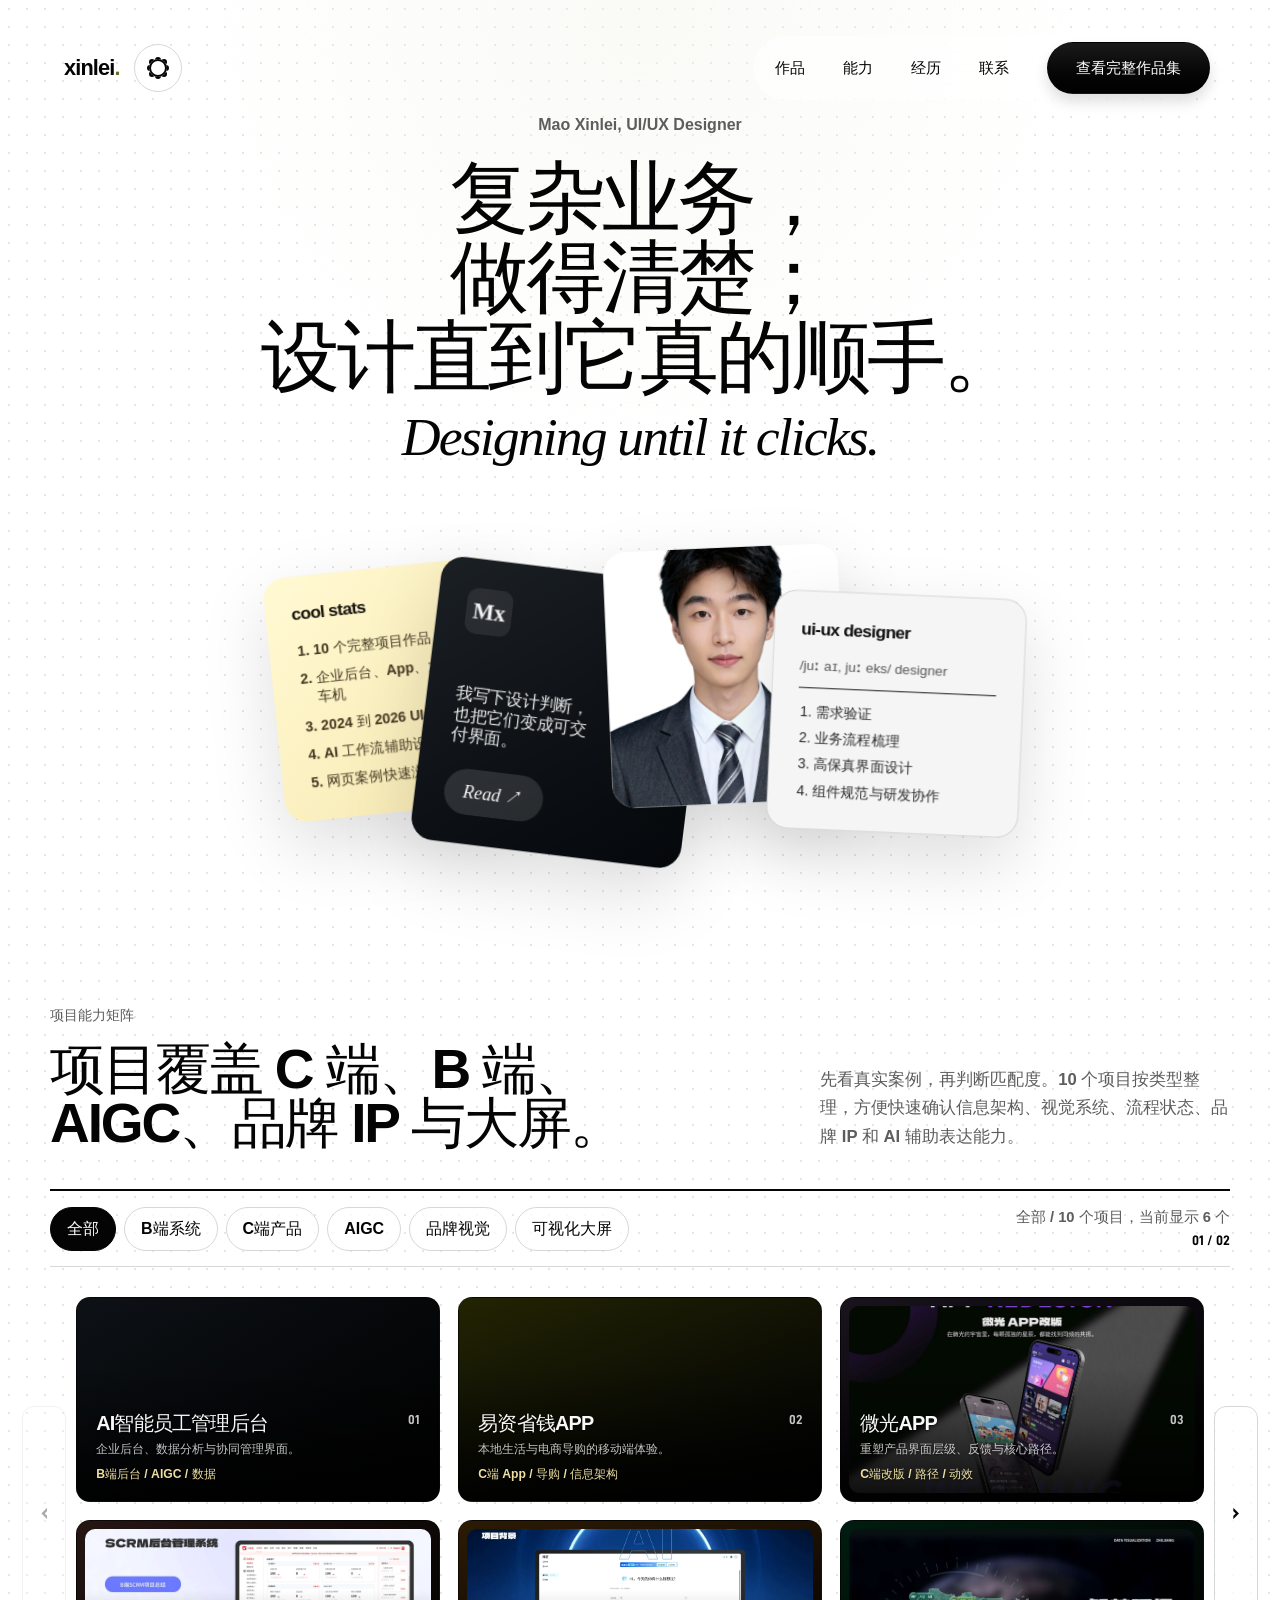
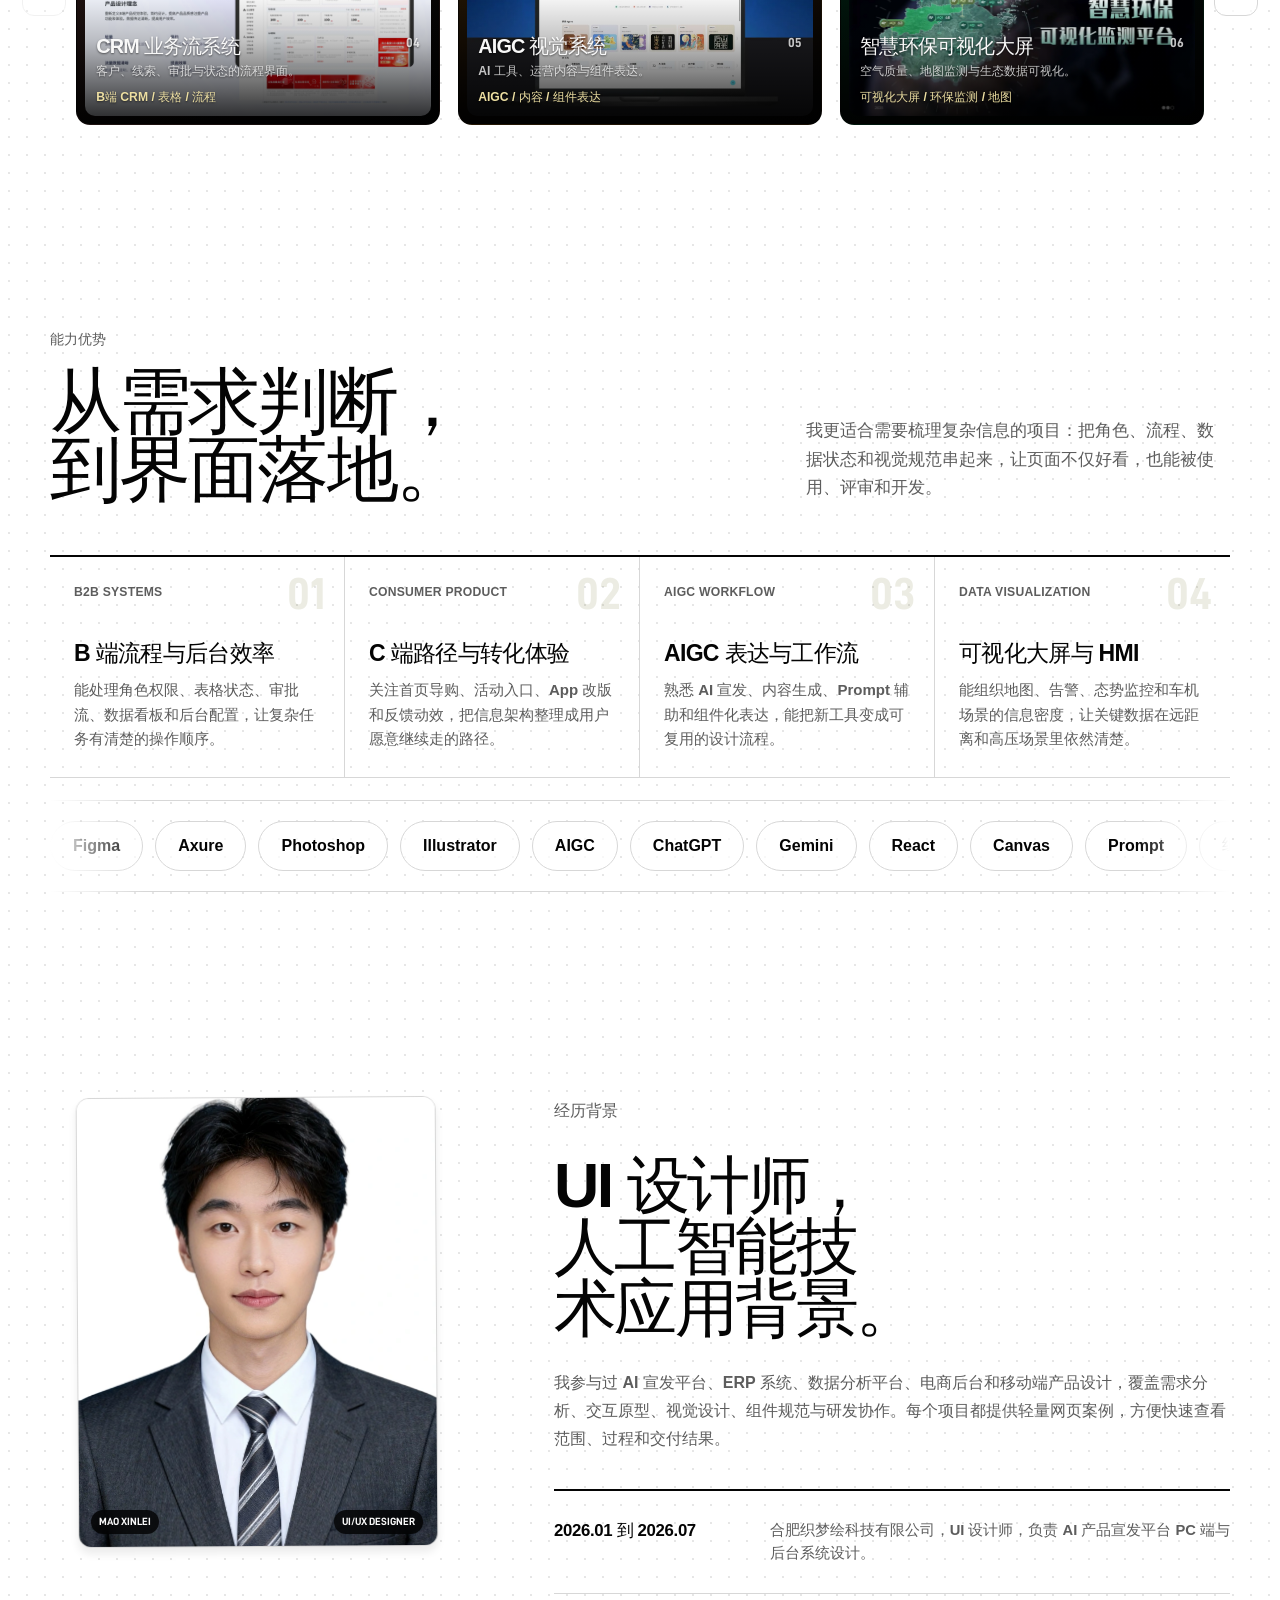
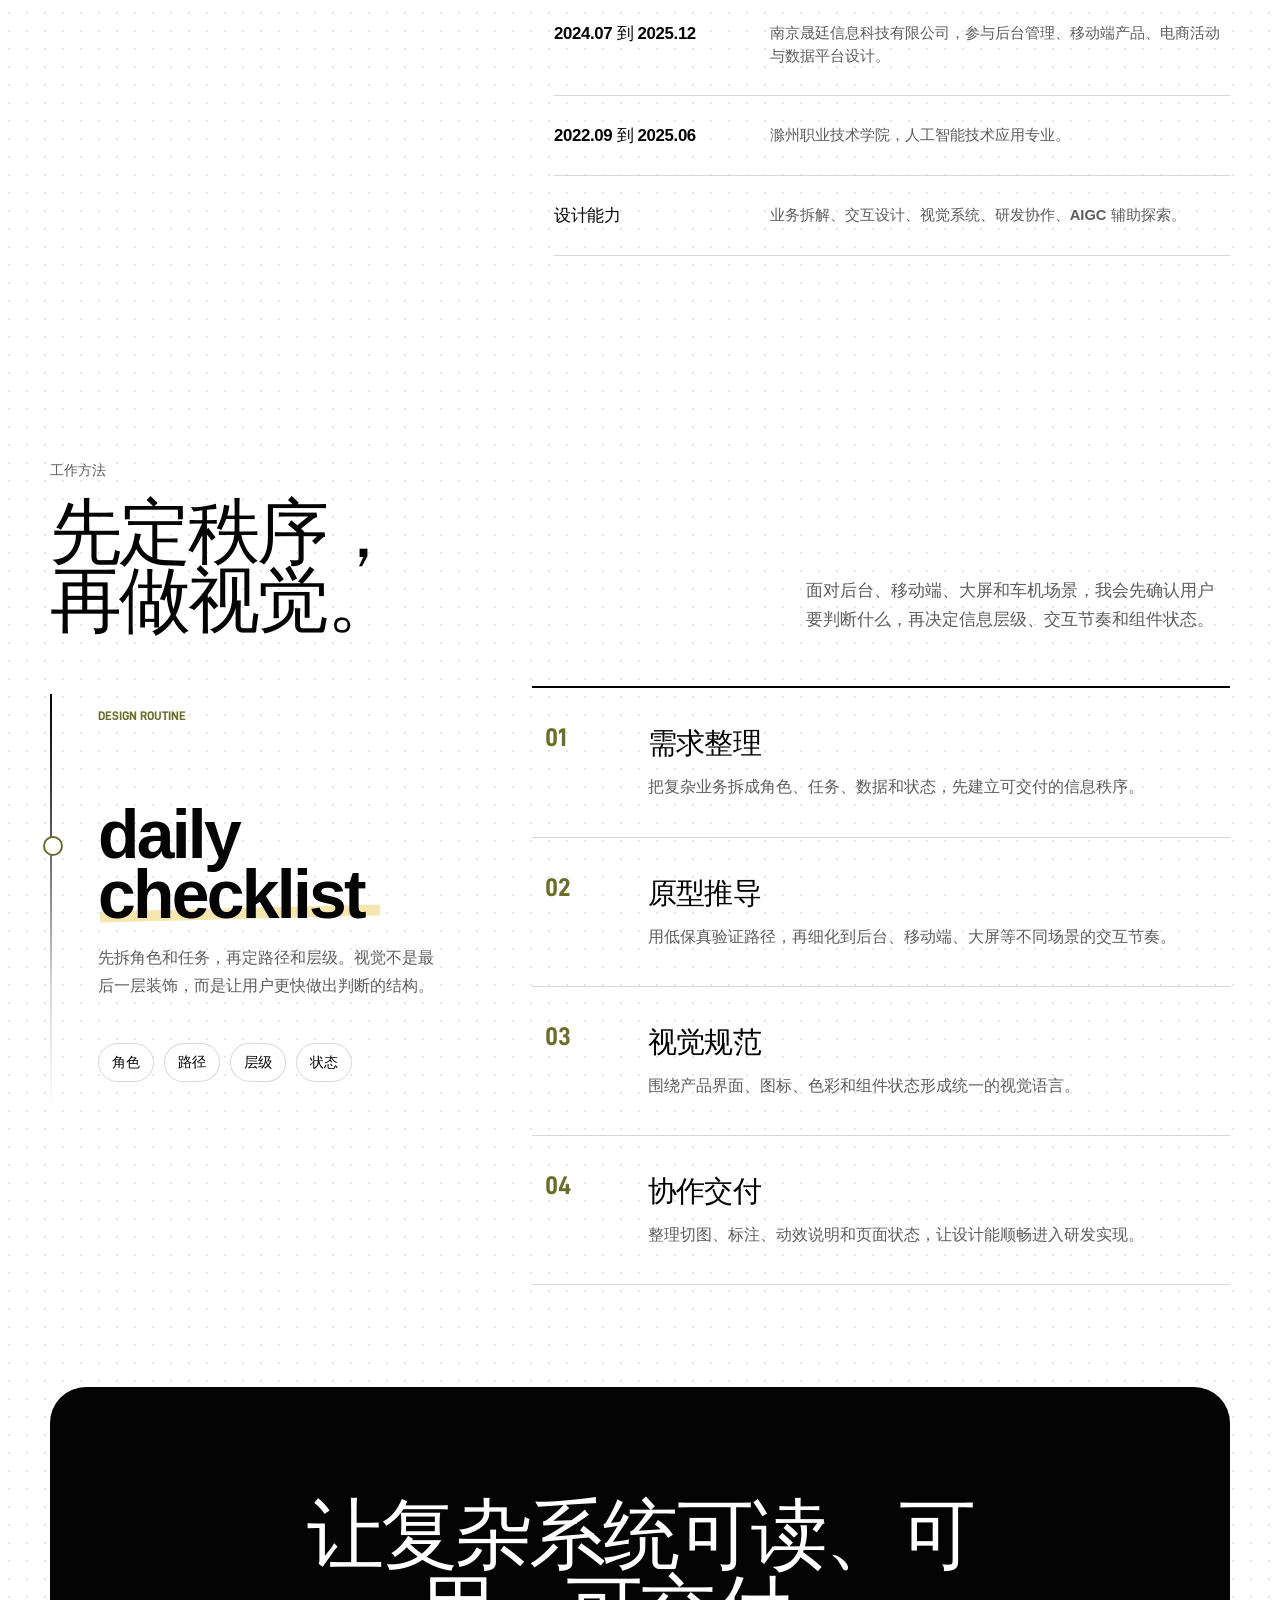
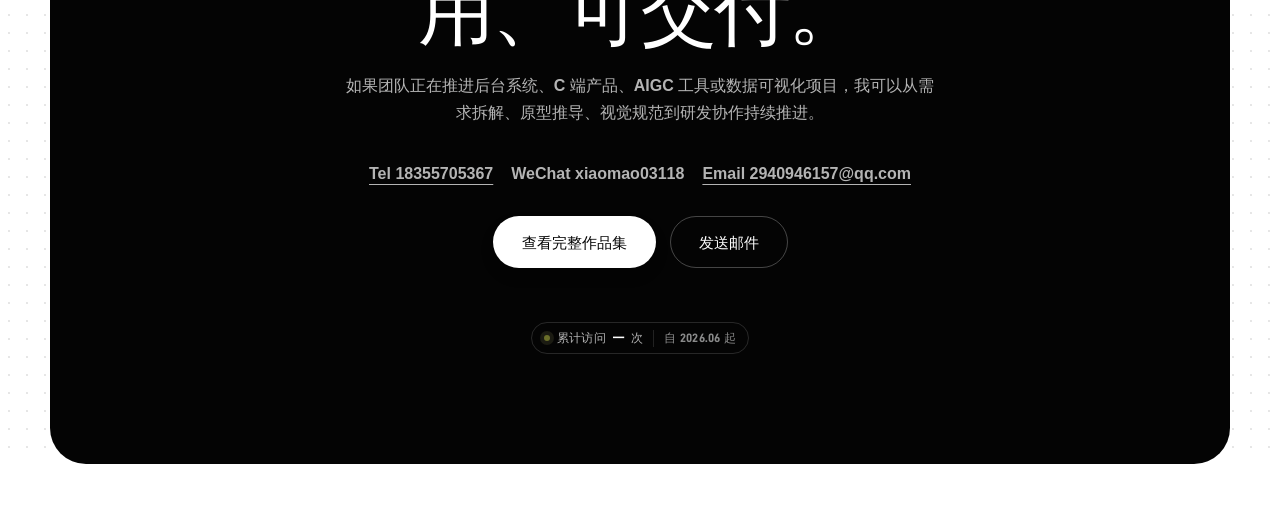
==== commit 542d61a8: "更新工作经历结束日期至2026年07月" ====
--- a/index.html
+++ b/index.html
@@ -11,7 +11,7 @@
     <link rel="icon" href="./assets/favicon/favicon-16x16.png" type="image/png" sizes="16x16" />
     <link rel="apple-touch-icon" href="./assets/favicon/apple-touch-icon.png" sizes="180x180" />
     <title>毛鑫磊 | UI/UX 作品集</title>
-    <script type="module" crossorigin src="./assets/index-CT6SYOGN.js"></script>
+    <script type="module" crossorigin src="./assets/index-BGYRCnZ7.js"></script>
     <link rel="stylesheet" crossorigin href="./assets/index-CveeyjBB.css">
   </head>
   <body>
